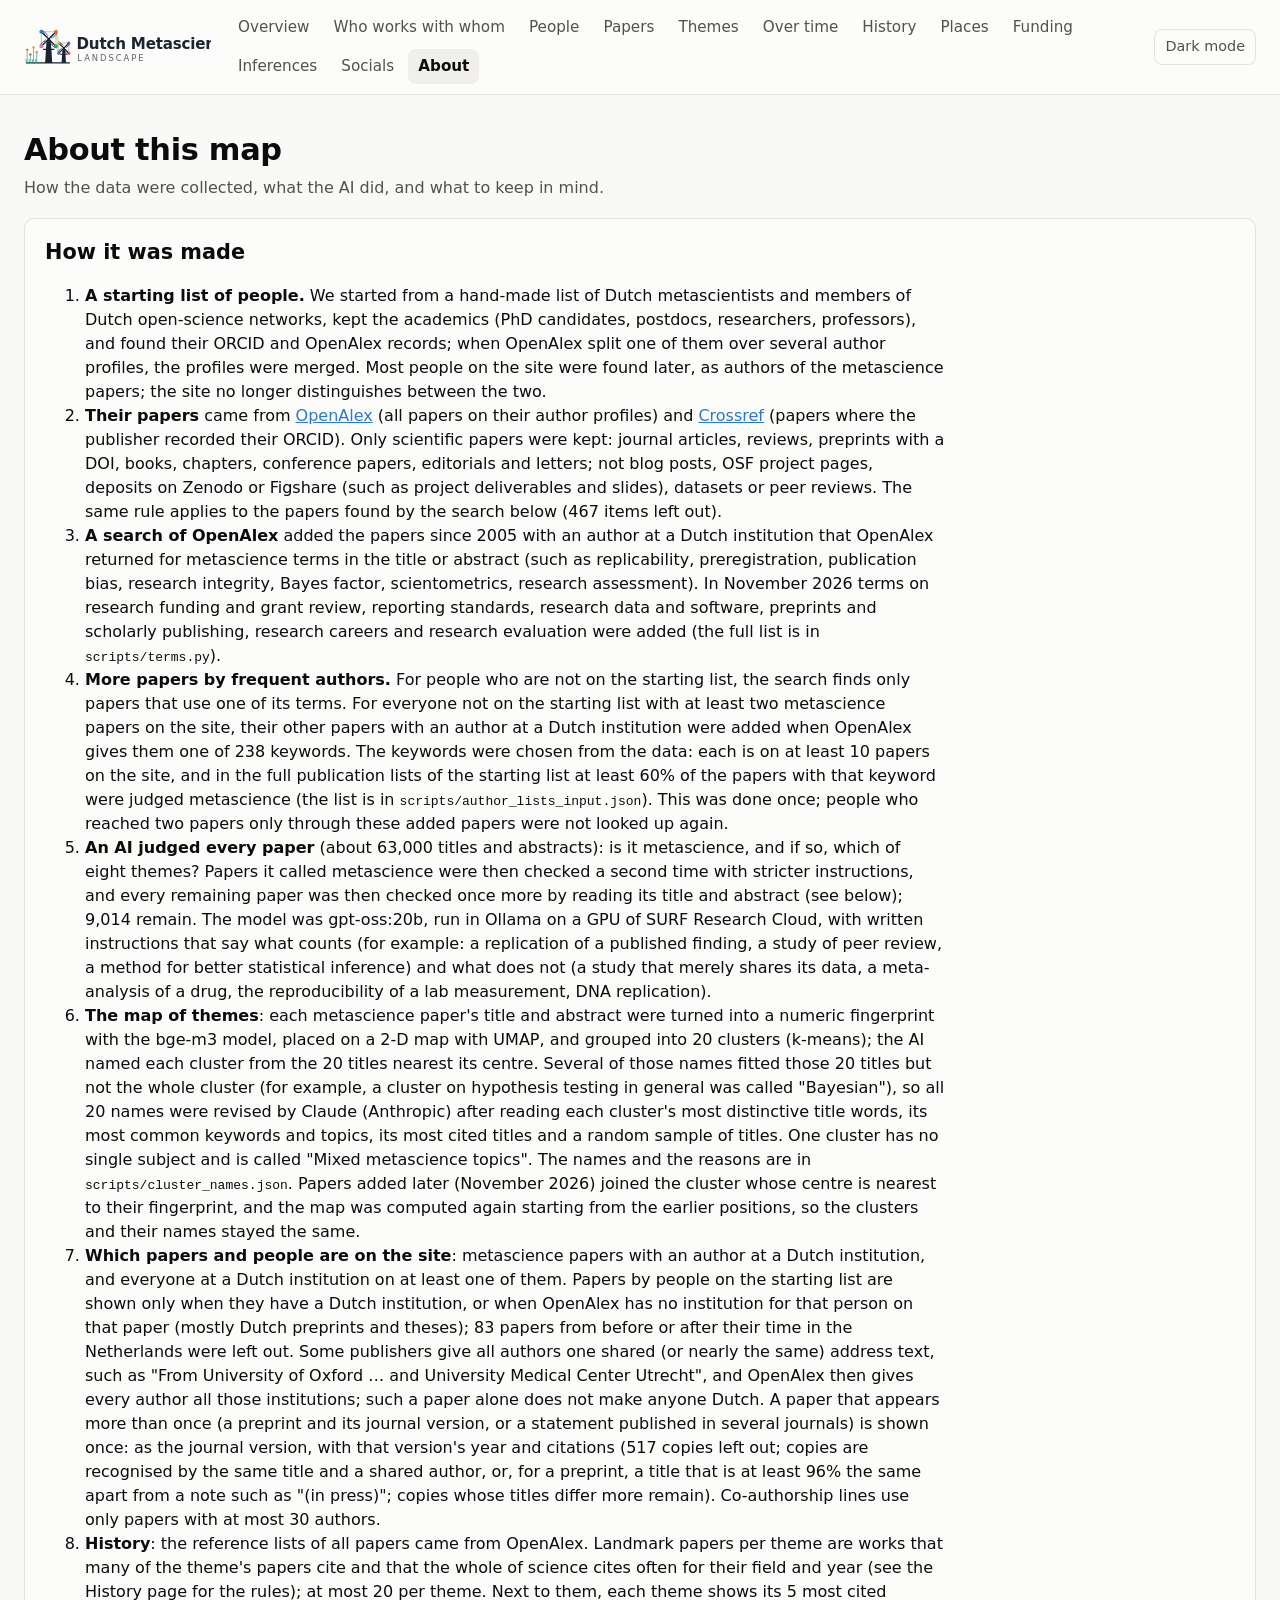
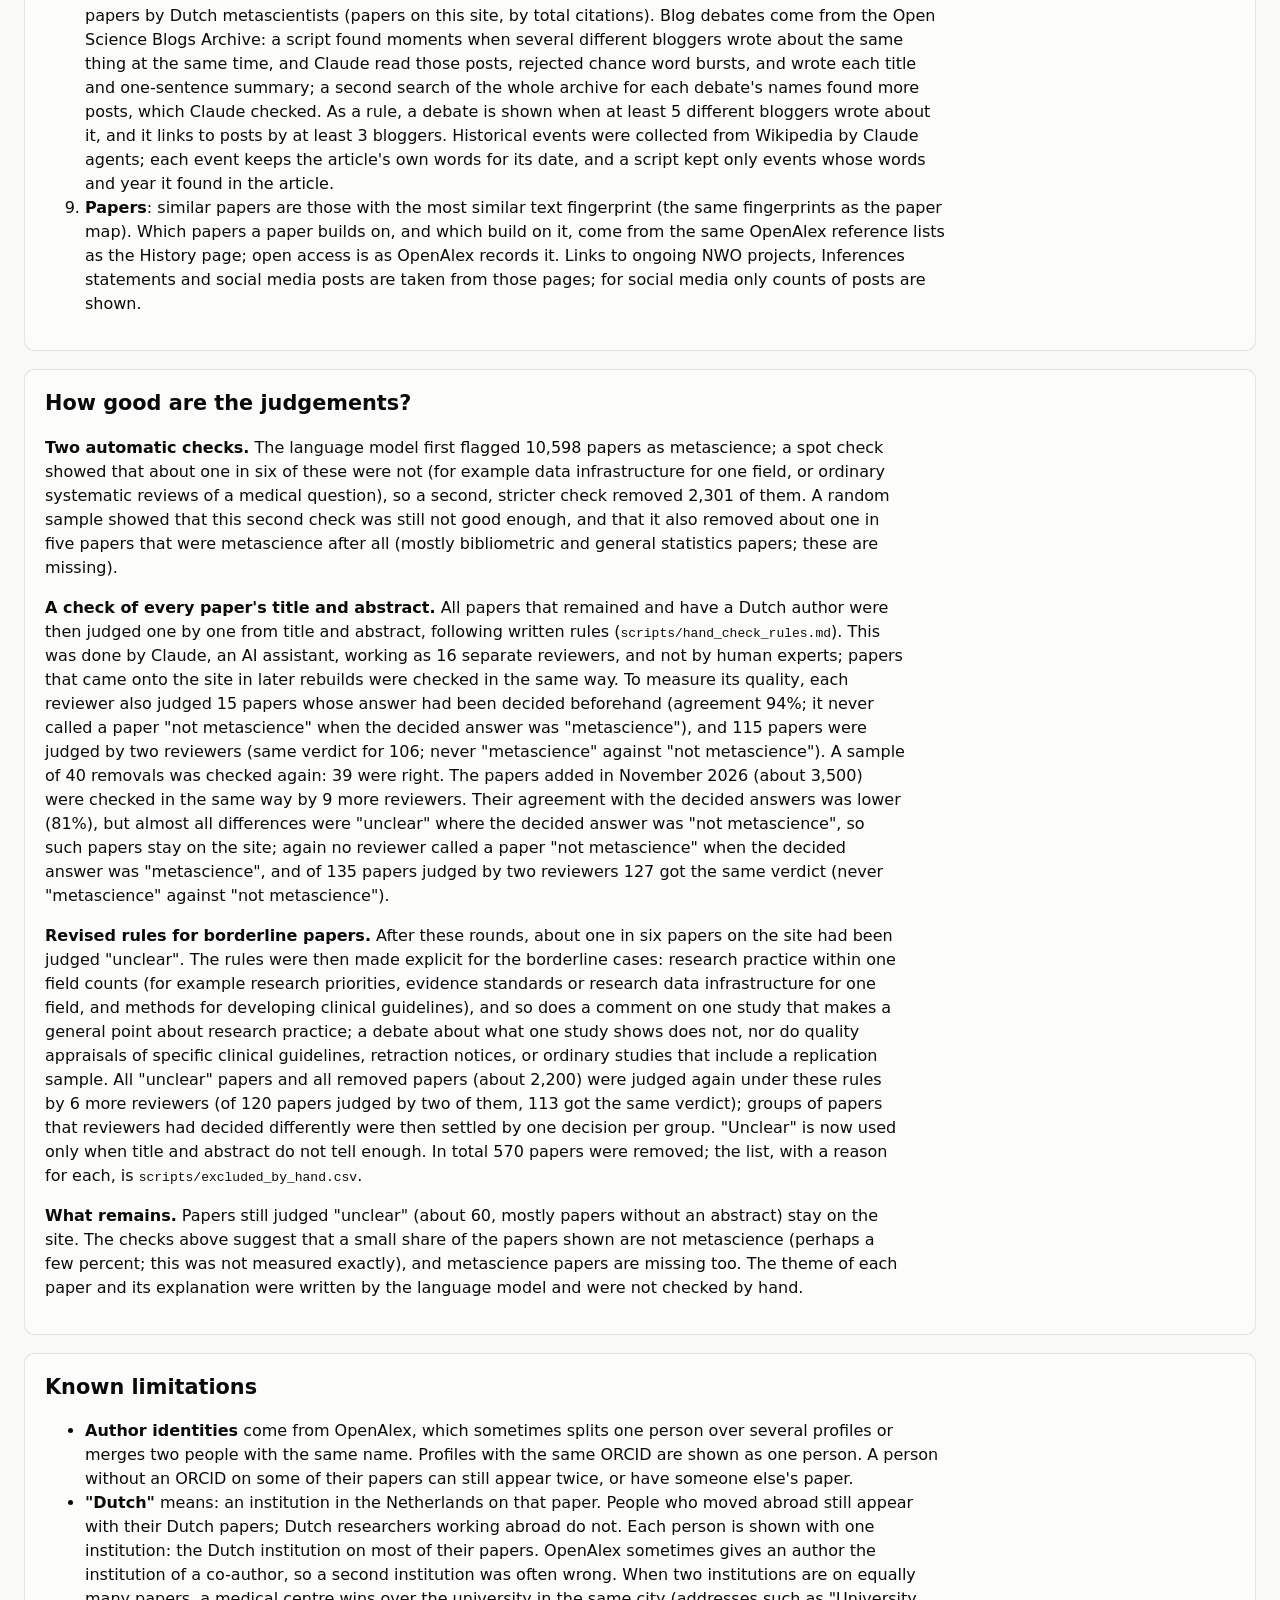
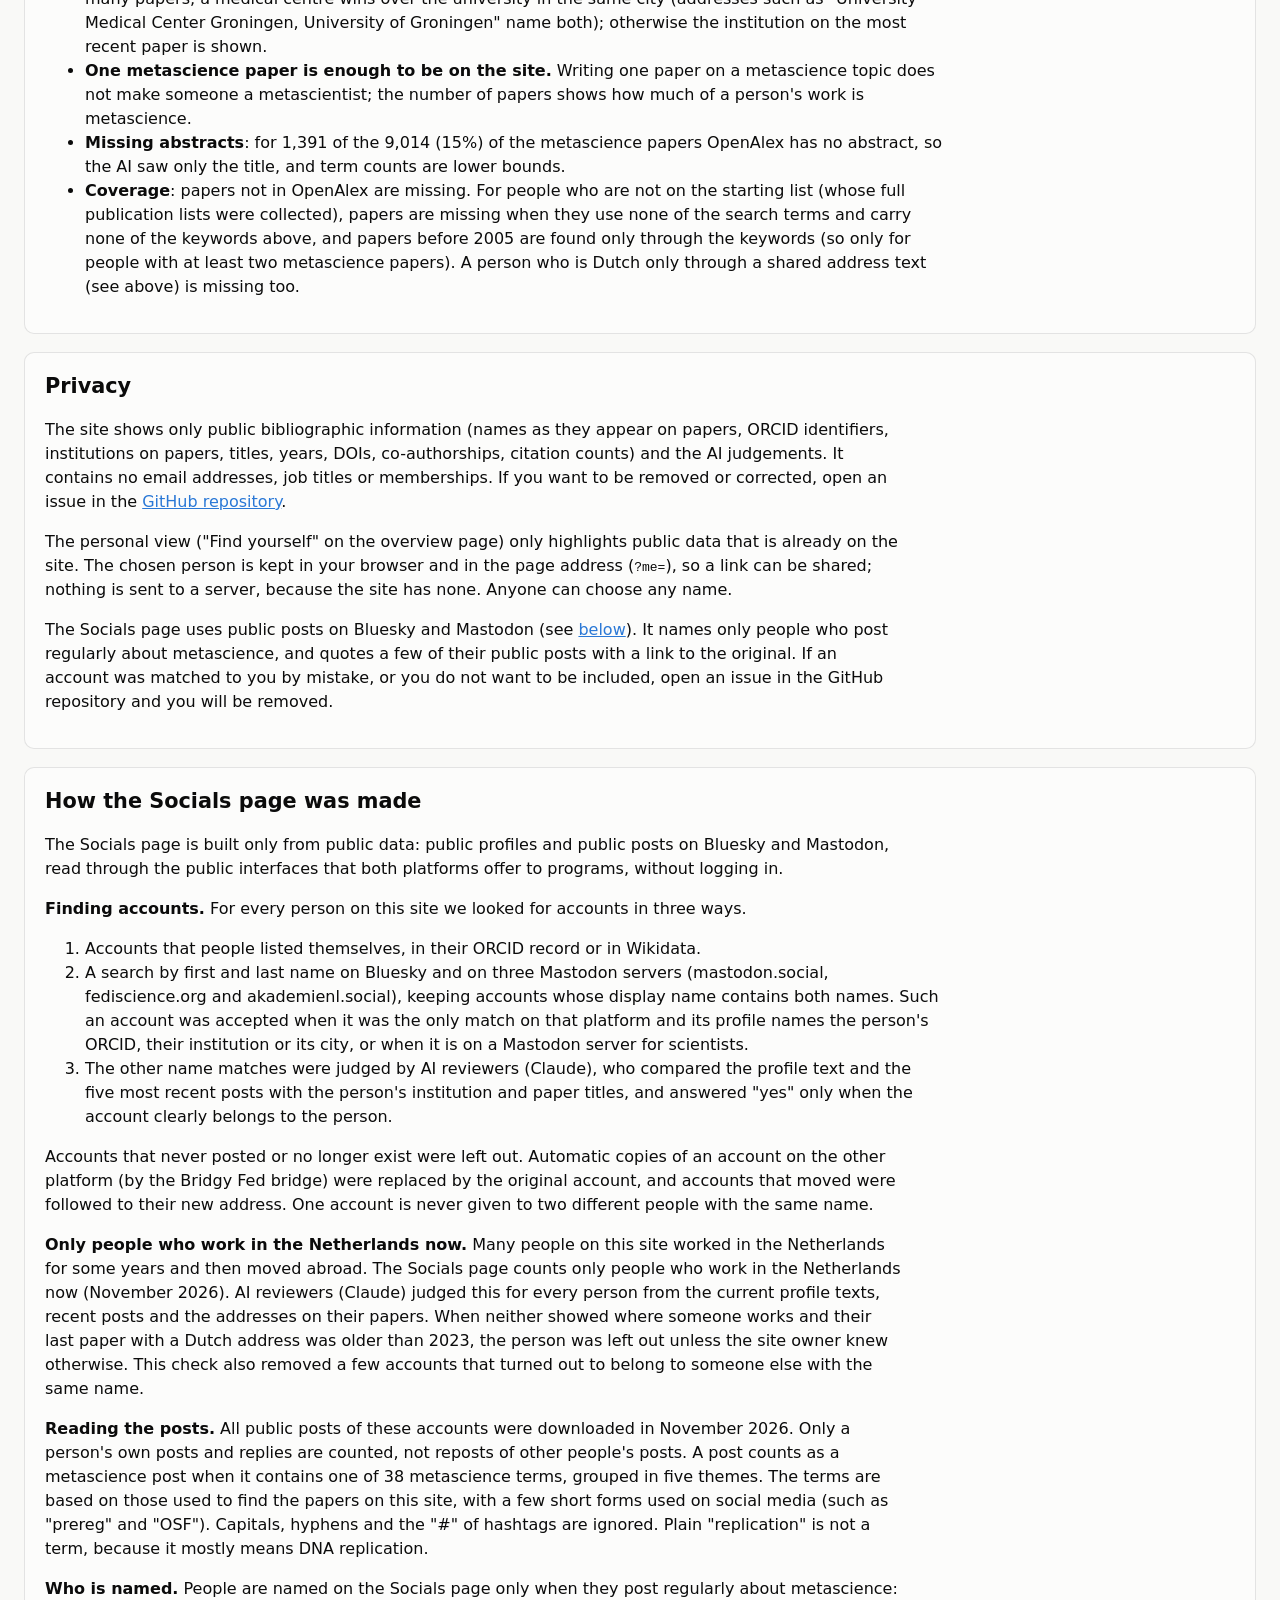
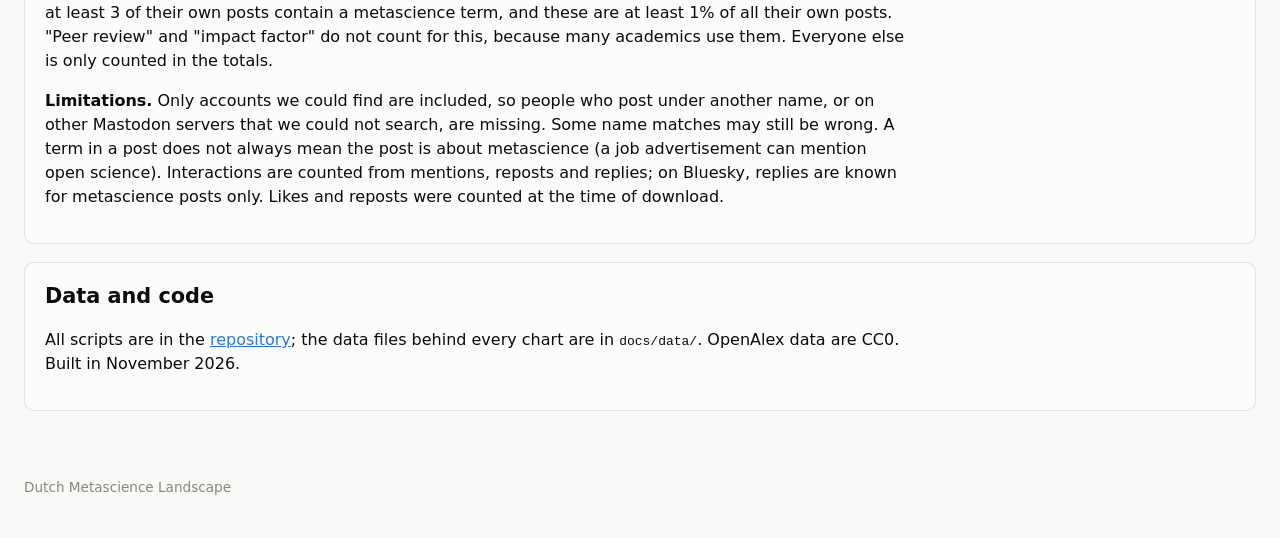
==== docs/about.html @ 90a8963d "Overview: purpose of the site for the 10 December symposium; more careful wording on every page - a " ====
<!doctype html>
<html lang="en">
<head>
<meta charset="utf-8">
<meta name="viewport" content="width=device-width, initial-scale=1">
<title>About This Map</title>
<meta name="description" content="How the Dutch Metascience Landscape was made, its limitations, and how to correct it.">
<link rel="stylesheet" href="assets/style.css">
<link rel="icon" href="assets/logo-mark.svg" type="image/svg+xml">
<script src="assets/common.js"></script>
<style> main section.card p, main section.card li { max-width: 860px; } </style>
</head>
<body>
<header class="site">
  <a class="brand" href="index.html" aria-label="Dutch Metascience Landscape, overview"><img class="logo-l" src="assets/logo-light.svg" alt="Dutch Metascience Landscape" width="157" height="40"><img class="logo-d" src="assets/logo-dark.svg" alt="" width="157" height="40"></a>
  <nav>
    <a href="index.html">Overview</a>
    <a href="network.html">Who works with whom</a>
    <a href="people.html">People</a>
    <a href="papers.html">Papers</a>
    <a href="themes.html">Themes</a>
    <a href="time.html">Over time</a>
    <a href="history.html">History</a>
    <a href="places.html">Places</a>
    <a href="funding.html">Funding</a>
    <a href="inferences.html">Inferences</a>
    <a href="socials.html">Socials</a>
    <a href="about.html" aria-current="page">About</a>
  </nav>
  <button id="theme-toggle" type="button">Dark mode</button>
</header>
<main>
  <h1>About this map</h1>
  <p class="lede">How the data were collected, what the AI did, and what to keep in mind.</p>

  <section class="card">
    <h2>How it was made</h2>
    <ol>
      <li><b>A starting list of people.</b> We started from a hand-made list of Dutch metascientists and members of
      Dutch open-science networks, kept the academics (PhD candidates, postdocs, researchers, professors), and found
      their ORCID and OpenAlex records; when OpenAlex split one of them over several author profiles, the profiles were
      merged. Most people on the site were found later, as authors of the metascience papers; the site no longer
      distinguishes between the two.</li>
      <li><b>Their papers</b> came from <a href="https://openalex.org">OpenAlex</a> (all papers on their author
      profiles) and <a href="https://www.crossref.org">Crossref</a> (papers where the publisher recorded their ORCID).
      Only scientific papers were kept: journal articles, reviews, preprints with a DOI, books, chapters, conference
      papers, editorials and letters; not blog posts, OSF project pages, deposits on Zenodo or Figshare (such as
      project deliverables and slides), datasets or peer reviews. The same rule applies to the papers found by the
      search below (<span id="nnotpaper">some</span> items left out).</li>
      <li><b>A search of OpenAlex</b> added the papers since 2005 with an author at a Dutch institution that OpenAlex
      returned for metascience terms in the title or abstract (such as replicability, preregistration, publication bias, research integrity,
      Bayes factor, scientometrics, research assessment). In November 2026 terms on research funding and grant review,
      reporting standards, research data and software, preprints and scholarly publishing, research careers and
      research evaluation were added (the full list is in <code>scripts/terms.py</code>).</li>
      <li><b>More papers by frequent authors.</b> For people who are not on the starting list, the search finds only
      papers that use one of its terms. For everyone not on the starting list with at least two metascience papers on
      the site, their other papers with an author at a Dutch institution were added when OpenAlex gives them one of
      238 keywords. The keywords were chosen from the data: each is on at least 10 papers on the site, and in the full
      publication lists of the starting list at least 60% of the papers with that keyword were judged metascience (the
      list is in <code>scripts/author_lists_input.json</code>). This was done once; people who reached two papers only
      through these added papers were not looked up again.</li>
      <li><b>An AI judged every paper</b> (about 63,000 titles and abstracts): is it metascience, and if so, which
      of eight themes? Papers it called metascience were then checked a second time with stricter instructions, and
      every remaining paper was then checked once more by reading its title and abstract (see below); <span id="npapers">about 6,300</span> remain. The model was gpt-oss:20b, run in Ollama on a GPU of SURF Research
      Cloud, with written instructions that say what counts (for example: a replication of a published finding, a
      study of peer review, a method for better statistical inference) and what does not (a study that merely shares its
      data, a meta-analysis of a drug, the reproducibility of a lab measurement, DNA replication).</li>
      <li><b>The map of themes</b>: each metascience paper's title and abstract were turned into a numeric fingerprint
      with the bge-m3 model, placed on a 2-D map with UMAP, and grouped into 20 clusters (k-means); the AI named each
      cluster from the 20 titles nearest its centre. Several of those names fitted those 20 titles but not the whole
      cluster (for example, a cluster on hypothesis testing in general was called "Bayesian"), so all 20 names were
      revised by Claude (Anthropic) after reading each cluster's most distinctive title words, its most common
      keywords and topics, its most cited titles and a random sample of titles. One cluster has no single subject and
      is called "Mixed metascience topics". The names and the reasons are in <code>scripts/cluster_names.json</code>.
      Papers added later (November 2026) joined the cluster whose centre is nearest to their fingerprint, and the map
      was computed again starting from the earlier positions, so the clusters and their names stayed the same.</li>
      <li><b>Which papers and people are on the site</b>: metascience papers with an author at a Dutch institution,
      and everyone at a Dutch institution on at least one of them. Papers by people on the starting list are shown
      only when they have a Dutch institution, or when OpenAlex has no institution for that person on that paper
      (mostly Dutch preprints and theses); <span id="nabroad">some</span> papers from before or after their time in
      the Netherlands were left out. Some publishers give all authors one shared (or nearly the same) address text, such as "From
      University of Oxford … and University Medical Center Utrecht", and OpenAlex then gives every author all those
      institutions; such a paper alone does not make anyone Dutch. A paper that appears more than once (a preprint and
      its journal version, or a statement published in several journals) is shown once: as the journal version, with
      that version's year and citations (<span id="ncopies">some</span> copies left out; copies are recognised by the
      same title and a shared author, or, for a preprint, a title that is at least 96% the same apart from a note such
      as "(in press)"; copies whose titles differ more remain). Co-authorship lines use only
      papers with at most 30 authors.</li>
      <li><b>History</b>: the reference lists of all papers came from OpenAlex. Landmark papers per theme are works
      that many of the theme's papers cite and that the whole of science cites often for their field and year (see the
      History page for the rules); at most 20 per theme. Next to them, each theme shows its 5 most cited papers by
      Dutch metascientists (papers on this site, by total citations). Blog debates come from the Open Science Blogs
      Archive: a script found moments when several different bloggers wrote about the same thing at the same time, and
      Claude read those posts, rejected chance word bursts, and wrote each title and one-sentence summary; a second
      search of the whole archive for each debate's names found more posts, which Claude checked. As a rule, a debate is
      shown when at least 5 different bloggers wrote about it, and it links to posts by at least 3 bloggers. Historical events were collected from Wikipedia by Claude agents; each event keeps
      the article's own words for its date, and a script kept only events whose words and year it found in the
      article.</li>
      <li><b>Papers</b>: similar papers are those with the most similar text fingerprint (the same fingerprints as the
      paper map). Which papers a paper builds on, and which build on it, come from the same OpenAlex reference lists as
      the History page; open access is as OpenAlex records it. Links to ongoing NWO projects, Inferences statements and
      social media posts are taken from those pages; for social media only counts of posts are shown.</li>
    </ol>
  </section>

  <section class="card">
    <h2>How good are the judgements?</h2>
    <p><b>Two automatic checks.</b> The language model first flagged 10,598 papers as metascience; a spot check
    showed that about one in six of these were not (for example data infrastructure for one field, or ordinary
    systematic reviews of a medical question), so a second, stricter check removed 2,301 of them. A random sample
    showed that this second check was still not good enough, and that it also removed about one in five papers
    that were metascience after all (mostly bibliometric and general statistics papers; these are missing).</p>
    <p><b>A check of every paper's title and abstract.</b> All papers that remained and have a Dutch author were then judged
    one by one from title and abstract, following written rules (<code>scripts/hand_check_rules.md</code>). This was
    done by Claude, an AI assistant, working as 16 separate reviewers, and not by human experts; papers that came onto
    the site in later rebuilds were checked in the same way. To measure its
    quality, each reviewer also judged 15 papers whose answer had been decided beforehand (agreement 94%; it never
    called a paper "not metascience" when the decided answer was "metascience"), and 115 papers were judged by two
    reviewers (same verdict for 106; never "metascience" against "not metascience"). A sample of 40 removals was
    checked again: 39 were right. The papers added in November 2026 (about 3,500) were checked in the same way by 9
    more reviewers. Their agreement with the decided answers was lower (81%), but almost all differences were
    "unclear" where the decided answer was "not metascience", so such papers stay on the site; again no reviewer
    called a paper "not metascience" when the decided answer was "metascience", and of 135 papers judged by two
    reviewers 127 got the same verdict (never "metascience" against "not metascience").</p>
    <p><b>Revised rules for borderline papers.</b> After these rounds, about one in six papers on the site had been
    judged "unclear". The rules were then made explicit for the borderline cases: research practice within one field
    counts (for example research priorities, evidence standards or research data infrastructure for one field, and
    methods for developing clinical guidelines), and so does a comment on one study that makes a general point about
    research practice; a debate about what one study shows does not, nor do quality appraisals of specific clinical
    guidelines, retraction notices, or ordinary studies that include a replication sample. All "unclear" papers and
    all removed papers (about 2,200) were judged again under these rules by 6 more reviewers (of 120 papers judged
    by two of them, 113 got the same verdict); groups of papers that reviewers had decided differently were then
    settled by one decision per group. "Unclear" is now used only when title and abstract do not tell enough. In
    total <span id="nexcl">571</span> papers were removed; the list, with a reason for each, is
    <code>scripts/excluded_by_hand.csv</code>.</p>
    <p><b>What remains.</b> Papers still judged "unclear" (about 60, mostly papers
    without an abstract) stay on the site. The checks above suggest that a small share of the papers shown are not metascience (perhaps a few percent; this
    was not measured exactly), and metascience papers are missing too. The theme of each paper and its explanation
    were written by the language model and were not checked by hand.</p>
  </section>

  <section class="card">
    <h2>Known limitations</h2>
    <ul>
      <li><b>Author identities</b> come from OpenAlex, which sometimes splits one person over several profiles or merges
      two people with the same name. Profiles with the same ORCID are shown as one person. A person without an ORCID on
      some of their papers can still appear twice, or have someone else's paper.</li>
      <li><b>"Dutch"</b> means: an institution in the Netherlands on that paper. People who moved abroad still appear
      with their Dutch papers; Dutch researchers working abroad do not. Each person is shown with one institution: the
      Dutch institution on most of their papers. OpenAlex sometimes gives an author the institution of a co-author, so
      a second institution was often wrong. When two institutions are on equally many papers, a medical centre wins
      over the university in the same city (addresses such as "University Medical Center Groningen, University of
      Groningen" name both); otherwise the institution on the most recent paper is shown.</li>
      <li><b>One metascience paper is enough to be on the site.</b> Writing one paper on a metascience topic does not
      make someone a metascientist; the number of papers shows how much of a person's work is metascience.</li>
      <li><b>Missing abstracts</b>: for <span id="noabs">some</span> of the metascience papers OpenAlex has no abstract,
      so the AI saw only the title, and term counts are lower bounds.</li>
      <li><b>Coverage</b>: papers not in OpenAlex are missing. For people who are not on the starting list (whose full publication lists were collected), papers are missing when they use none of the search terms and carry none of the keywords above, and papers before 2005 are found only through the keywords (so only for people with at least two metascience papers). A person who is Dutch only through a shared address text (see above) is missing too.</li>
    </ul>
  </section>

  <section class="card">
    <h2>Privacy</h2>
    <p>The site shows only public bibliographic information (names as they appear on papers, ORCID identifiers,
    institutions on papers, titles, years, DOIs, co-authorships, citation counts) and the AI judgements. It contains no
    email addresses, job titles or memberships. If you want to be removed or corrected, open an issue in the
    <a href="https://github.com/Lakens/dutch-metascience-landscape/issues">GitHub repository</a>.</p>
    <p>The personal view ("Find yourself" on the overview page) only highlights public data that is already on the
    site. The chosen person is kept in your browser and in the page address (<code>?me=</code>), so a link can be
    shared; nothing is sent to a server, because the site has none. Anyone can choose any name.</p>
    <p>The Socials page uses public posts on Bluesky and Mastodon (see <a href="#socials">below</a>). It names only
    people who post regularly about metascience, and quotes a few of their public posts with a link to the original. If
    an account was matched to you by mistake, or you do not want to be included, open an issue in the GitHub repository
    and you will be removed.</p>
  </section>

  <section class="card" id="socials">
    <h2>How the Socials page was made</h2>
    <p>The Socials page is built only from public data: public profiles and public posts on Bluesky and Mastodon,
    read through the public interfaces that both platforms offer to programs, without logging in.</p>
    <p><b>Finding accounts.</b> For every person on this site we looked for accounts in three ways.</p>
    <ol>
      <li>Accounts that people listed themselves, in their ORCID record or in Wikidata.</li>
      <li>A search by first and last name on Bluesky and on three Mastodon servers (mastodon.social, fediscience.org and
      akademienl.social), keeping accounts whose display name contains both names. Such an account was accepted when it
      was the only match on that platform and its profile names the person's ORCID, their institution or its city, or
      when it is on a Mastodon server for scientists.</li>
      <li>The other name matches were judged by AI reviewers (Claude), who compared the profile text and the five most
      recent posts with the person's institution and paper titles, and answered "yes" only when the account clearly
      belongs to the person.</li>
    </ol>
    <p>Accounts that never posted or no longer exist were left out. Automatic copies of an account on the other
    platform (by the Bridgy Fed bridge) were replaced by the original account, and accounts that moved were followed to
    their new address. One account is never given to two different people with the same name.</p>
    <p><b>Only people who work in the Netherlands now.</b> Many people on this site worked in the Netherlands for some
    years and then moved abroad. The Socials page counts only people who work in the Netherlands now (November 2026).
    AI reviewers (Claude) judged this for every person from the current profile texts, recent posts and the addresses on
    their papers. When neither showed where someone works and their last paper with a Dutch address was older than
    2023, the person was left out unless the site owner knew otherwise. This check also removed a few accounts that
    turned out to belong to someone else with the same name.</p>
    <p><b>Reading the posts.</b> All public posts of these accounts were downloaded in November 2026. Only a person's
    own posts and replies are counted, not reposts of other people's posts. A post counts as a metascience post when it
    contains one of 38 metascience terms, grouped in five themes. The terms are based on those used to find the
    papers on this site, with a few short forms used on social media (such as "prereg" and "OSF"). Capitals, hyphens and
    the "#" of hashtags are ignored. Plain "replication" is not a term, because it mostly means DNA replication.</p>
    <p><b>Who is named.</b> People are named on the Socials page only when they post regularly about metascience: at
    least 3 of their own posts contain a metascience term, and these are at least 1% of all their own posts. "Peer
    review" and "impact factor" do not count for this, because many academics use them. Everyone else is only
    counted in the totals.</p>
    <p><b>Limitations.</b> Only accounts we could find are included, so people who post under another name, or on
    other Mastodon servers that we could not search, are missing. Some name matches may still be wrong. A term in a post
    does not always mean the post is about metascience (a job advertisement can mention open science). Interactions are
    counted from mentions, reposts and replies; on Bluesky, replies are known for metascience posts only. Likes and
    reposts were counted at the time of download.</p>
  </section>

  <section class="card">
    <h2>Data and code</h2>
    <p>All scripts are in the <a href="https://github.com/Lakens/dutch-metascience-landscape">repository</a>; the
    data files behind every chart are in <code>docs/data/</code>. OpenAlex data are CC0. Built in <span id="built"></span>.</p>
  </section>
</main>
<footer>Dutch Metascience Landscape</footer>
<script>
load("meta").then((m) => {
  document.getElementById("built").textContent = m.built || "November 2026";
  if (m.n_papers) document.getElementById("npapers").textContent = fmt(m.n_papers);
  if (m.n_excluded_by_hand != null) document.getElementById("nexcl").textContent = fmt(m.n_excluded_by_hand);
  if (m.n_abroad != null) document.getElementById("nabroad").textContent = fmt(m.n_abroad);
  if (m.n_not_paper != null) document.getElementById("nnotpaper").textContent = fmt(m.n_not_paper);
  if (m.n_copies != null) document.getElementById("ncopies").textContent = fmt(m.n_copies);
  if (m.n_no_abstract != null) document.getElementById("noabs").textContent =
    `${fmt(m.n_no_abstract)} of the ${fmt(m.n_papers)} (${Math.round(100 * m.n_no_abstract / m.n_papers)}%)`;
}).catch(() => {});
</script>
</body>
</html>
---- docs/assets/style.css ----
:root {
  color-scheme: light;
  --page: #f9f9f7;
  --surface-1: #fcfcfb;
  --surface-2: #f0efec;
  --text-primary: #0b0b0b;
  --text-secondary: #52514e;
  --text-muted: #898781;
  --grid: #e1e0d9;
  --axis: #c3c2b7;
  --border: rgba(11, 11, 11, 0.10);
  --accent: #2a78d6;
  --series-1: #2a78d6; --series-2: #eb6834; --series-3: #1baf7a; --series-4: #eda100;
  --series-5: #e87ba4; --series-6: #008300; --series-7: #6250d6; --series-8: #e34948;
  --other: #b9b8b0;
  --seq-0: #f0efec; --seq-1: #cde2fb; --seq-2: #86b6ef; --seq-3: #3987e5; --seq-4: #1c5cab; --seq-5: #0d366b;
  --radius: 10px;
  font-family: system-ui, -apple-system, "Segoe UI", sans-serif;
}
@media (prefers-color-scheme: dark) {
  :root:where(:not([data-theme="light"])) {
    color-scheme: dark;
    --page: #0d0d0d; --surface-1: #1a1a19; --surface-2: #232321;
    --text-primary: #f0efec; --text-secondary: #c3c2b7; --text-muted: #898781;
    --grid: #2c2c2a; --axis: #383835; --border: rgba(255, 255, 255, 0.10); --accent: #3987e5;
    --series-1: #3987e5; --series-2: #d95926; --series-3: #199e70; --series-4: #c98500;
    --series-5: #d55181; --series-6: #0ca30c; --series-7: #9085e9; --series-8: #e66767;
    --other: #4a4a46;
    --seq-0: #232321; --seq-1: #104281; --seq-2: #1c5cab; --seq-3: #2a78d6; --seq-4: #6da7ec; --seq-5: #cde2fb;
  }
}
:root[data-theme="dark"] {
  color-scheme: dark;
  --page: #0d0d0d; --surface-1: #1a1a19; --surface-2: #232321;
  --text-primary: #f0efec; --text-secondary: #c3c2b7; --text-muted: #898781;
  --grid: #2c2c2a; --axis: #383835; --border: rgba(255, 255, 255, 0.10); --accent: #3987e5;
  --series-1: #3987e5; --series-2: #d95926; --series-3: #199e70; --series-4: #c98500;
  --series-5: #d55181; --series-6: #0ca30c; --series-7: #9085e9; --series-8: #e66767;
  --other: #4a4a46;
  --seq-0: #232321; --seq-1: #104281; --seq-2: #1c5cab; --seq-3: #2a78d6; --seq-4: #6da7ec; --seq-5: #cde2fb;
}

* { box-sizing: border-box; }
html, body { margin: 0; }
body { background: var(--page); color: var(--text-primary); line-height: 1.5; overflow-x: hidden; }
a { color: var(--accent); }
header.site {
  position: sticky; top: 0; z-index: 20; background: var(--surface-1); border-bottom: 1px solid var(--border);
  display: flex; align-items: center; gap: 16px; padding: 10px 24px; flex-wrap: wrap;
}
header.site .brand { font-weight: 700; color: var(--text-primary); text-decoration: none; white-space: nowrap; display: flex; align-items: center; }
/* the logo: a version with dark lines for light pages and one with light lines for dark pages (the site's own switch
   decides, which an SVG shown as an image cannot follow by itself) */
header.site .brand img { height: 48px; width: auto; max-width: 100%; display: block; object-fit: contain; object-position: left center; }
@media (max-width: 640px) { header.site .brand img { height: 40px; } }
header.site .brand .logo-d { display: none; }
@media (prefers-color-scheme: dark) {
  :root:where(:not([data-theme="light"])) header.site .brand .logo-l { display: none; }
  :root:where(:not([data-theme="light"])) header.site .brand .logo-d { display: block; }
}
:root[data-theme="dark"] header.site .brand .logo-l { display: none; }
:root[data-theme="dark"] header.site .brand .logo-d { display: block; }
header.site nav { display: flex; gap: 4px; flex-wrap: wrap; flex: 1; }
header.site nav a {
  color: var(--text-secondary); text-decoration: none; padding: 6px 10px; border-radius: 8px; font-size: 0.95rem;
}
header.site nav a:hover { background: var(--surface-2); color: var(--text-primary); }
header.site nav a[aria-current="page"] { background: var(--surface-2); color: var(--text-primary); font-weight: 600; }
#theme-toggle {
  border: 1px solid var(--border); background: var(--surface-1); color: var(--text-secondary);
  border-radius: 8px; padding: 6px 10px; cursor: pointer; font: inherit; font-size: 0.9rem;
}
main { max-width: 1280px; margin: 0 auto; padding: 24px; }
h1 { font-size: 1.9rem; margin: 8px 0 4px; letter-spacing: -0.01em; }
h2 { font-size: 1.3rem; margin: 0 0 4px; }
h3 { font-size: 1.05rem; margin: 0 0 6px; }
p.lede { color: var(--text-secondary); max-width: 820px; margin-top: 4px; }
.muted { color: var(--text-muted); }
.small { font-size: 0.875rem; }
.card {
  background: var(--surface-1); border: 1px solid var(--border); border-radius: var(--radius);
  padding: 18px 20px; margin: 18px 0;
}
.card .sub { color: var(--text-secondary); margin: 0 0 12px; font-size: 0.95rem; max-width: 900px; }
.grid { display: grid; gap: 18px; }
.grid.two { grid-template-columns: repeat(auto-fit, minmax(420px, 1fr)); }
.grid.tiles { grid-template-columns: repeat(auto-fit, minmax(150px, 1fr)); gap: 12px; margin: 18px 0; }
.tile { background: var(--surface-1); border: 1px solid var(--border); border-radius: var(--radius); padding: 14px 16px; }
.tile .v { font-size: 1.9rem; font-weight: 700; line-height: 1.1; }
.tile .l { color: var(--text-secondary); font-size: 0.9rem; }
.controls { display: flex; gap: 14px; align-items: center; flex-wrap: wrap; margin-bottom: 12px; font-size: 0.92rem; }
.controls label { color: var(--text-secondary); display: flex; gap: 6px; align-items: center; }
input[type="search"], input[type="text"], select {
  font: inherit; font-size: 0.92rem; padding: 6px 10px; border-radius: 8px; border: 1px solid var(--border);
  background: var(--surface-1); color: var(--text-primary); min-width: 0;
}
input[type="search"] { width: 260px; max-width: 100%; }
.seg { display: inline-flex; border: 1px solid var(--border); border-radius: 8px; overflow: hidden; }
.seg button {
  font: inherit; font-size: 0.88rem; border: 0; background: var(--surface-1); color: var(--text-secondary);
  padding: 6px 12px; cursor: pointer;
}
.seg button[aria-pressed="true"] { background: var(--surface-2); color: var(--text-primary); font-weight: 600; }
.chart { width: 100%; min-height: 380px; }
.chart.tall { min-height: 620px; }
.legend { display: flex; flex-wrap: wrap; gap: 6px 14px; font-size: 0.85rem; color: var(--text-secondary); margin: 8px 0; }
.legend .item { display: inline-flex; align-items: center; gap: 6px; cursor: pointer; user-select: none; }
.legend .item.off { opacity: 0.35; }
.swatch { width: 12px; height: 12px; border-radius: 3px; display: inline-block; flex: none; }
.badge {
  display: inline-block; font-size: 0.75rem; padding: 1px 8px; border-radius: 999px;
  background: var(--surface-2); color: var(--text-secondary); border: 1px solid var(--border);
}
.badge.listed { color: var(--series-1); border-color: var(--series-1); }
.ai-note { font-size: 0.78rem; color: var(--text-muted); font-style: italic; }
.split { display: grid; grid-template-columns: minmax(0, 1fr) 360px; gap: 18px; }
@media (max-width: 960px) { .split { grid-template-columns: 1fr; } .grid.two { grid-template-columns: 1fr; } }
.panel { max-height: 680px; overflow: auto; }
.panel ul { padding-left: 18px; margin: 6px 0; }
.panel li { margin: 3px 0; font-size: 0.9rem; }
canvas.net { width: 100%; height: 680px; display: block; border-radius: 8px; background: var(--surface-1); cursor: grab; }
.tip {
  position: fixed; pointer-events: none; z-index: 50; background: var(--surface-1); color: var(--text-primary);
  border: 1px solid var(--border); border-radius: 8px; padding: 8px 10px; font-size: 0.85rem; max-width: 340px;
  box-shadow: 0 4px 16px rgba(0, 0, 0, 0.12); display: none;
}
table.data { width: 100%; border-collapse: collapse; font-size: 0.88rem; }
table.data th, table.data td { text-align: left; padding: 6px 8px; border-bottom: 1px solid var(--border); vertical-align: top; }
table.data th { color: var(--text-secondary); font-weight: 600; position: sticky; top: 0; background: var(--surface-1); }
table.data td.num { text-align: right; font-variant-numeric: tabular-nums; }
.tablewrap { max-height: 420px; overflow: auto; }
details summary { cursor: pointer; color: var(--text-secondary); font-size: 0.9rem; }
.cards { display: grid; grid-template-columns: repeat(auto-fill, minmax(260px, 1fr)); gap: 12px; }
.cards .c { border: 1px solid var(--border); border-radius: 8px; padding: 12px; background: var(--surface-1); cursor: pointer; }
.cards .c:hover, .cards .c.on { border-color: var(--accent); }
.cards .c h3 { font-size: 0.98rem; }
.cards .c p { margin: 0; font-size: 0.85rem; color: var(--text-secondary); }
footer { max-width: 1280px; margin: 24px auto 40px; padding: 0 24px; color: var(--text-muted); font-size: 0.85rem; }
.loading { color: var(--text-muted); padding: 40px 0; text-align: center; }
@media (max-width: 600px) {
  main { padding: 16px; }
  header.site { padding: 10px 16px; }
  canvas.net { height: 480px; }
  .chart.tall { min-height: 460px; }
}

/* dropdowns never wider than the screen (long cluster names) */
select { max-width: 100%; }
label { max-width: 100%; }

/* small button on top of a chart (e.g. "Reset view") */
.overlay-btn { position: absolute; top: 16px; right: 16px; font: inherit; font-size: 0.85rem; padding: 4px 10px; border-radius: 6px;
  border: 1px solid var(--axis); background: var(--surface-1); color: var(--text-primary); cursor: pointer; }
.overlay-btn:hover { background: var(--surface-2); }

/* landmark papers per cluster (Over time page): reading cards, not clickable as a whole */
.cards.landmarks .c { cursor: default; }
.cards.landmarks ol { margin: 8px 0 0; padding-left: 18px; font-size: 0.86rem; }
.cards.landmarks li { margin-bottom: 8px; }
.cards.landmarks li .small { display: block; margin-top: 2px; }

/* phone menu: one slim header row; the page links fold out below it */
.menu-toggle { display: none; border: 1px solid var(--border); background: var(--surface-1); color: var(--text-primary);
  border-radius: 8px; padding: 6px 12px; font: inherit; font-size: 0.9rem; cursor: pointer; }
@media (max-width: 760px) {
  header.site { gap: 8px; padding: 8px 16px; }
  header.site .brand { flex: 1; min-width: 0; overflow: hidden; text-overflow: ellipsis; }
  .menu-toggle { display: inline-block; }
  header.site nav { display: none; order: 10; flex: 0 0 100%; flex-direction: column; gap: 2px; padding: 4px 0 6px; }
  header.site.open nav { display: flex; }
  header.site nav a { padding: 12px 10px; font-size: 1rem; }
}

/* ---- name search suggestions ---- */
.ns-wrap { position: relative; display: inline-block; max-width: 100%; }
.ns-list { position: absolute; z-index: 40; left: 0; top: calc(100% + 4px); min-width: 100%; width: max-content;
  max-width: min(420px, 92vw); max-height: 340px; overflow: auto; margin: 0; padding: 4px 0; list-style: none;
  background: var(--surface-1); border: 1px solid var(--border); border-radius: 8px;
  box-shadow: 0 6px 20px rgba(0, 0, 0, 0.14); display: none; }
.ns-list li { padding: 7px 12px; cursor: pointer; font-size: 0.9rem; line-height: 1.3; }
.ns-list li:hover, .ns-list li[aria-selected="true"] { background: var(--surface-2); }
.ns-list .ns-s { display: block; color: var(--text-muted); font-size: 0.8rem; }
.ns-list .ns-n { color: var(--text-primary); }
.ns-list li.ns-none { color: var(--text-muted); cursor: default; }

/* ---- personal view bar ---- */
.me-bar { display: flex; flex-wrap: wrap; align-items: center; gap: 8px 16px; padding: 8px 24px; font-size: 0.9rem;
  background: var(--surface-2); border-bottom: 1px solid var(--border); color: var(--text-secondary); }
.me-bar .seg button { padding: 4px 10px; font-size: 0.84rem; }
.me-bar .me-actions { margin-left: auto; }
@media (max-width: 760px) { .me-bar { padding: 8px 16px; } .me-bar .me-actions { margin-left: 0; } }
.me-mark { outline: 2px solid var(--series-2); outline-offset: 1px; }
.you { display: inline-block; font-size: 0.66rem; font-weight: 700; padding: 0 5px; border-radius: 4px; margin-left: 4px;
  background: var(--text-primary); color: var(--page); vertical-align: 1px; }
table.data tr.me-row td { background: var(--surface-2); font-weight: 600; }
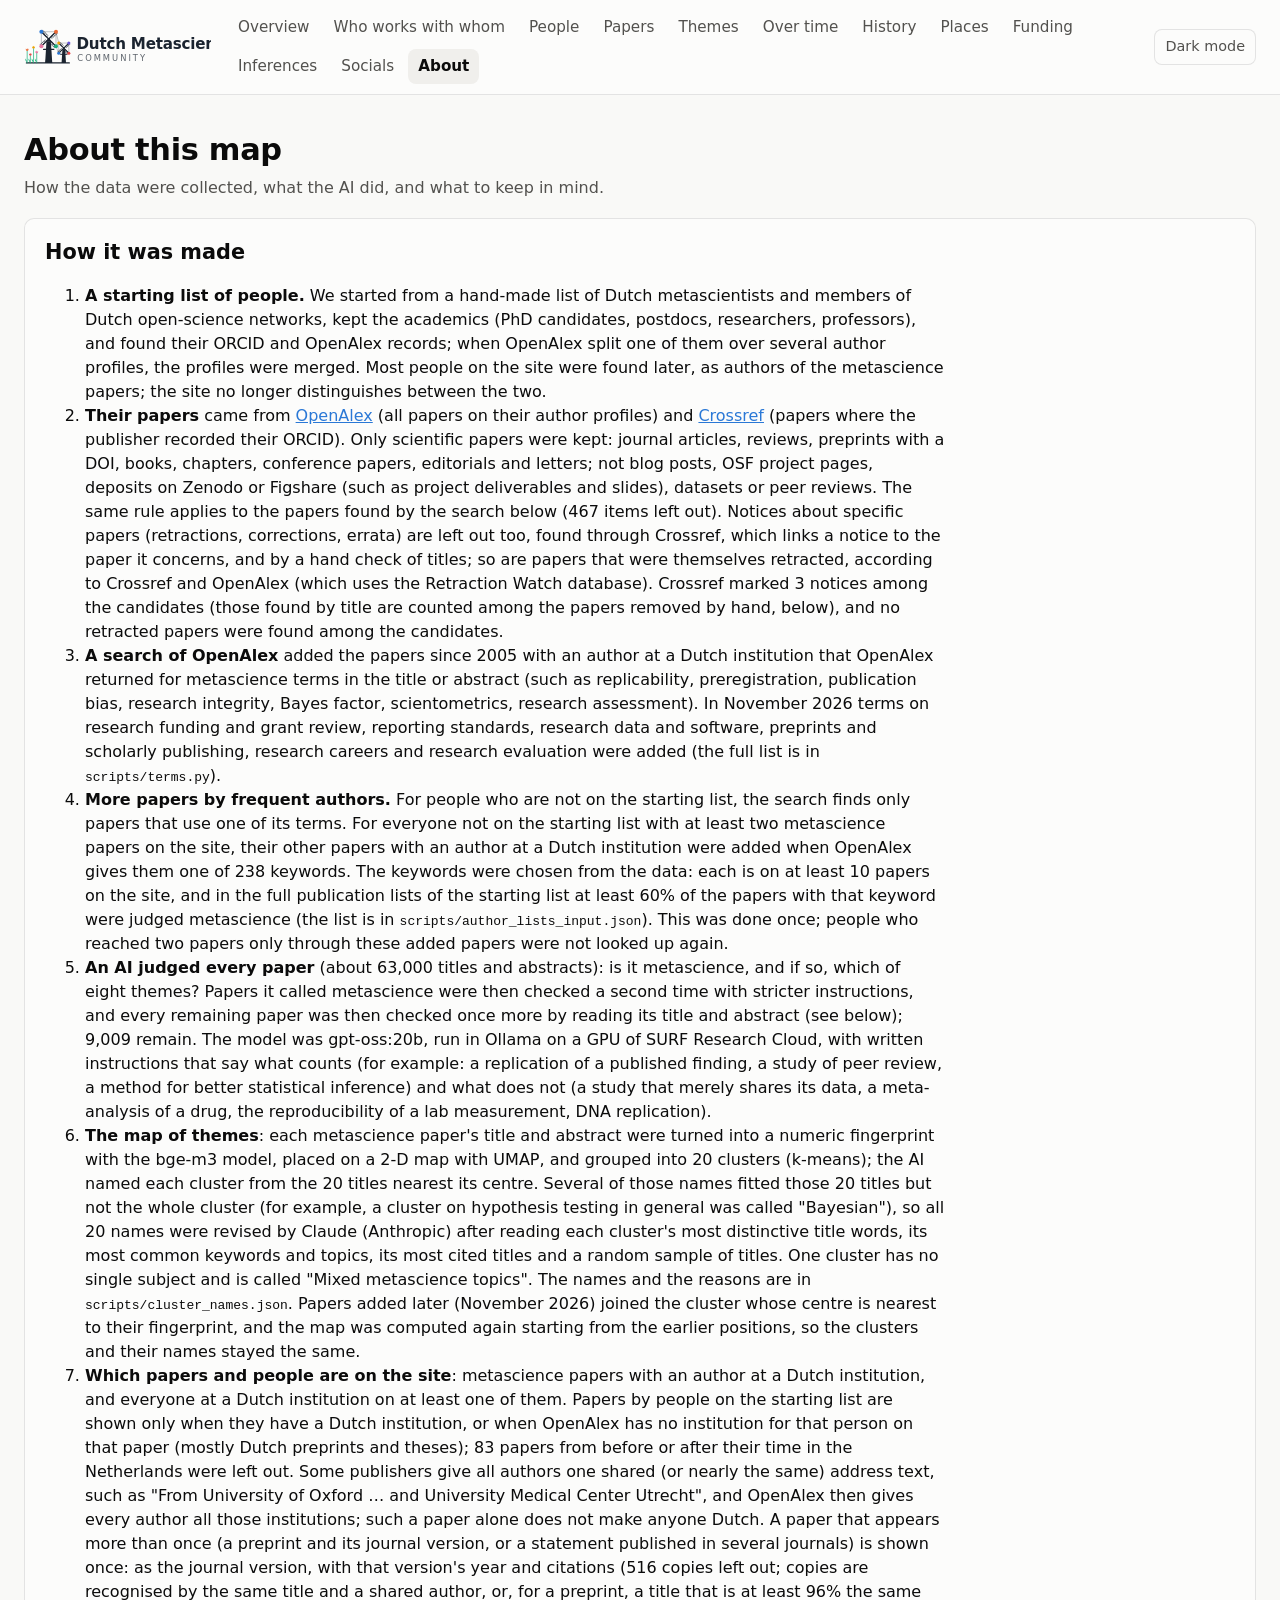
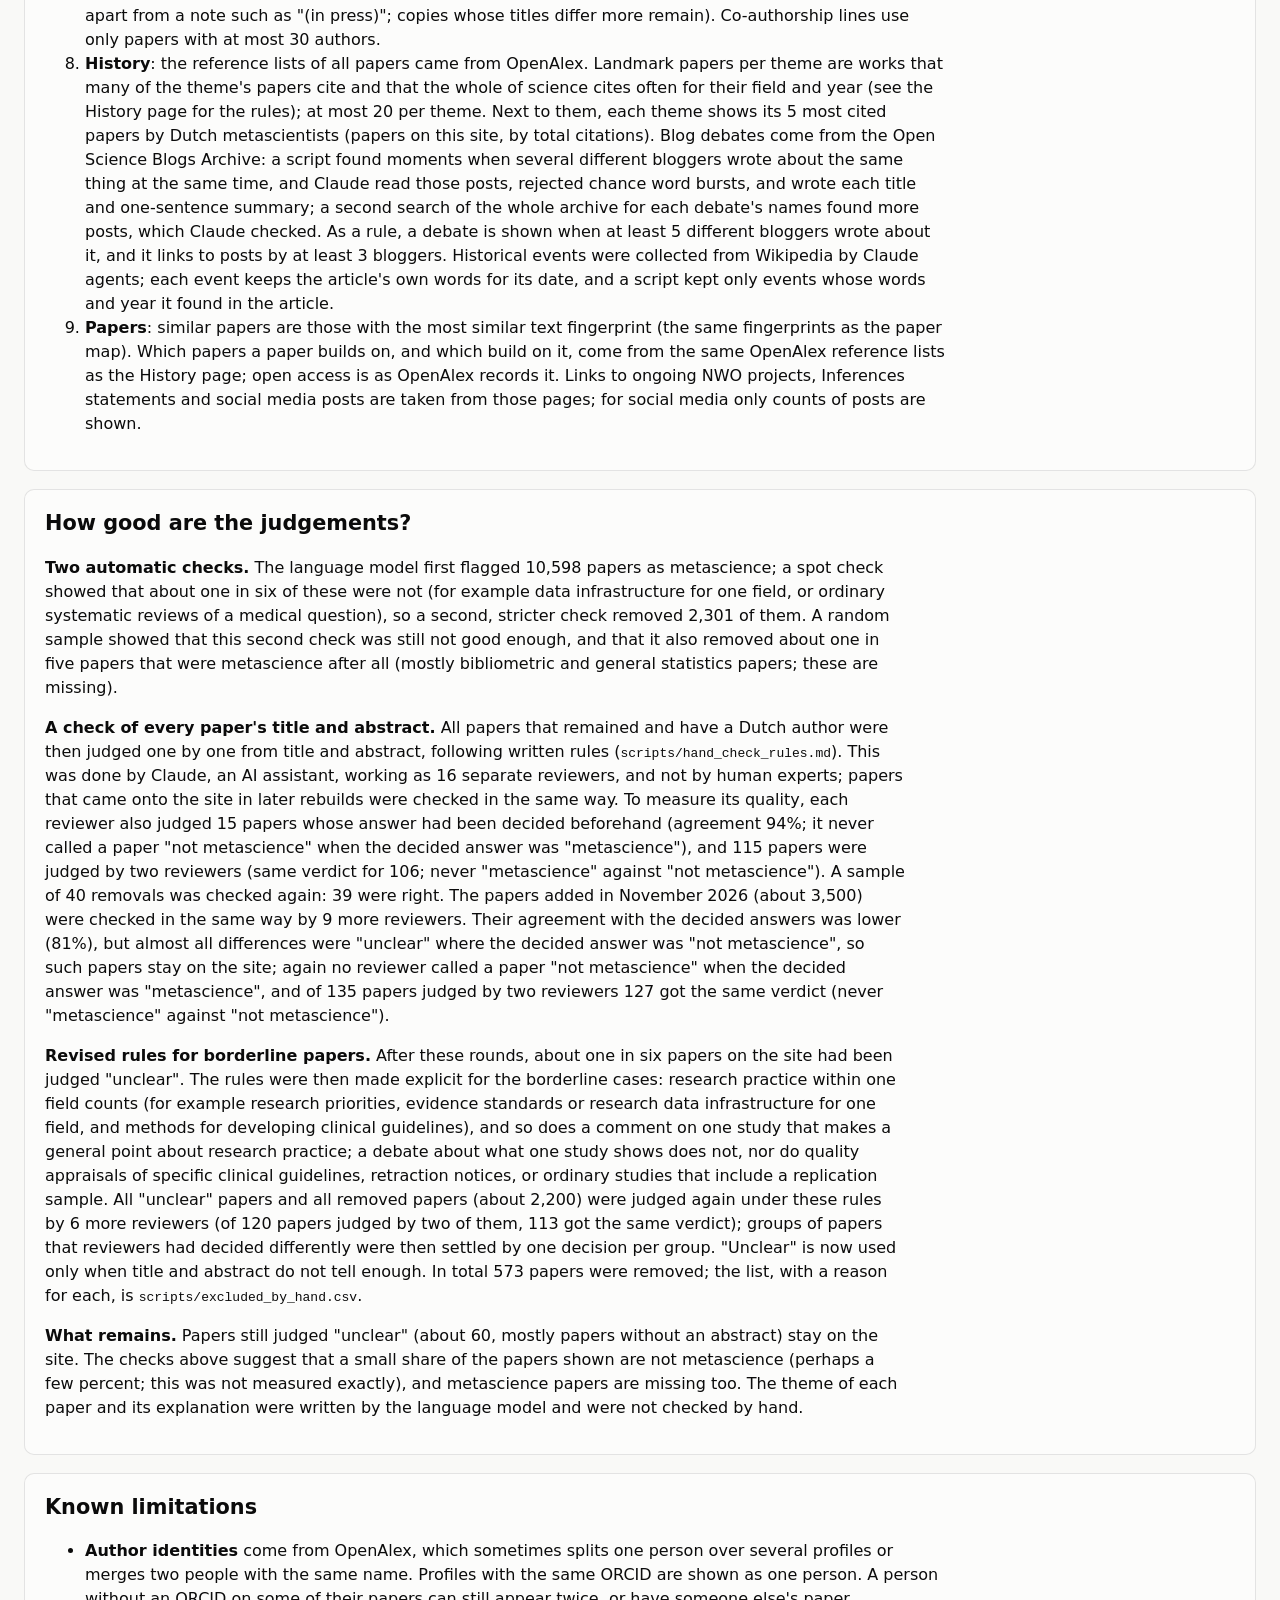
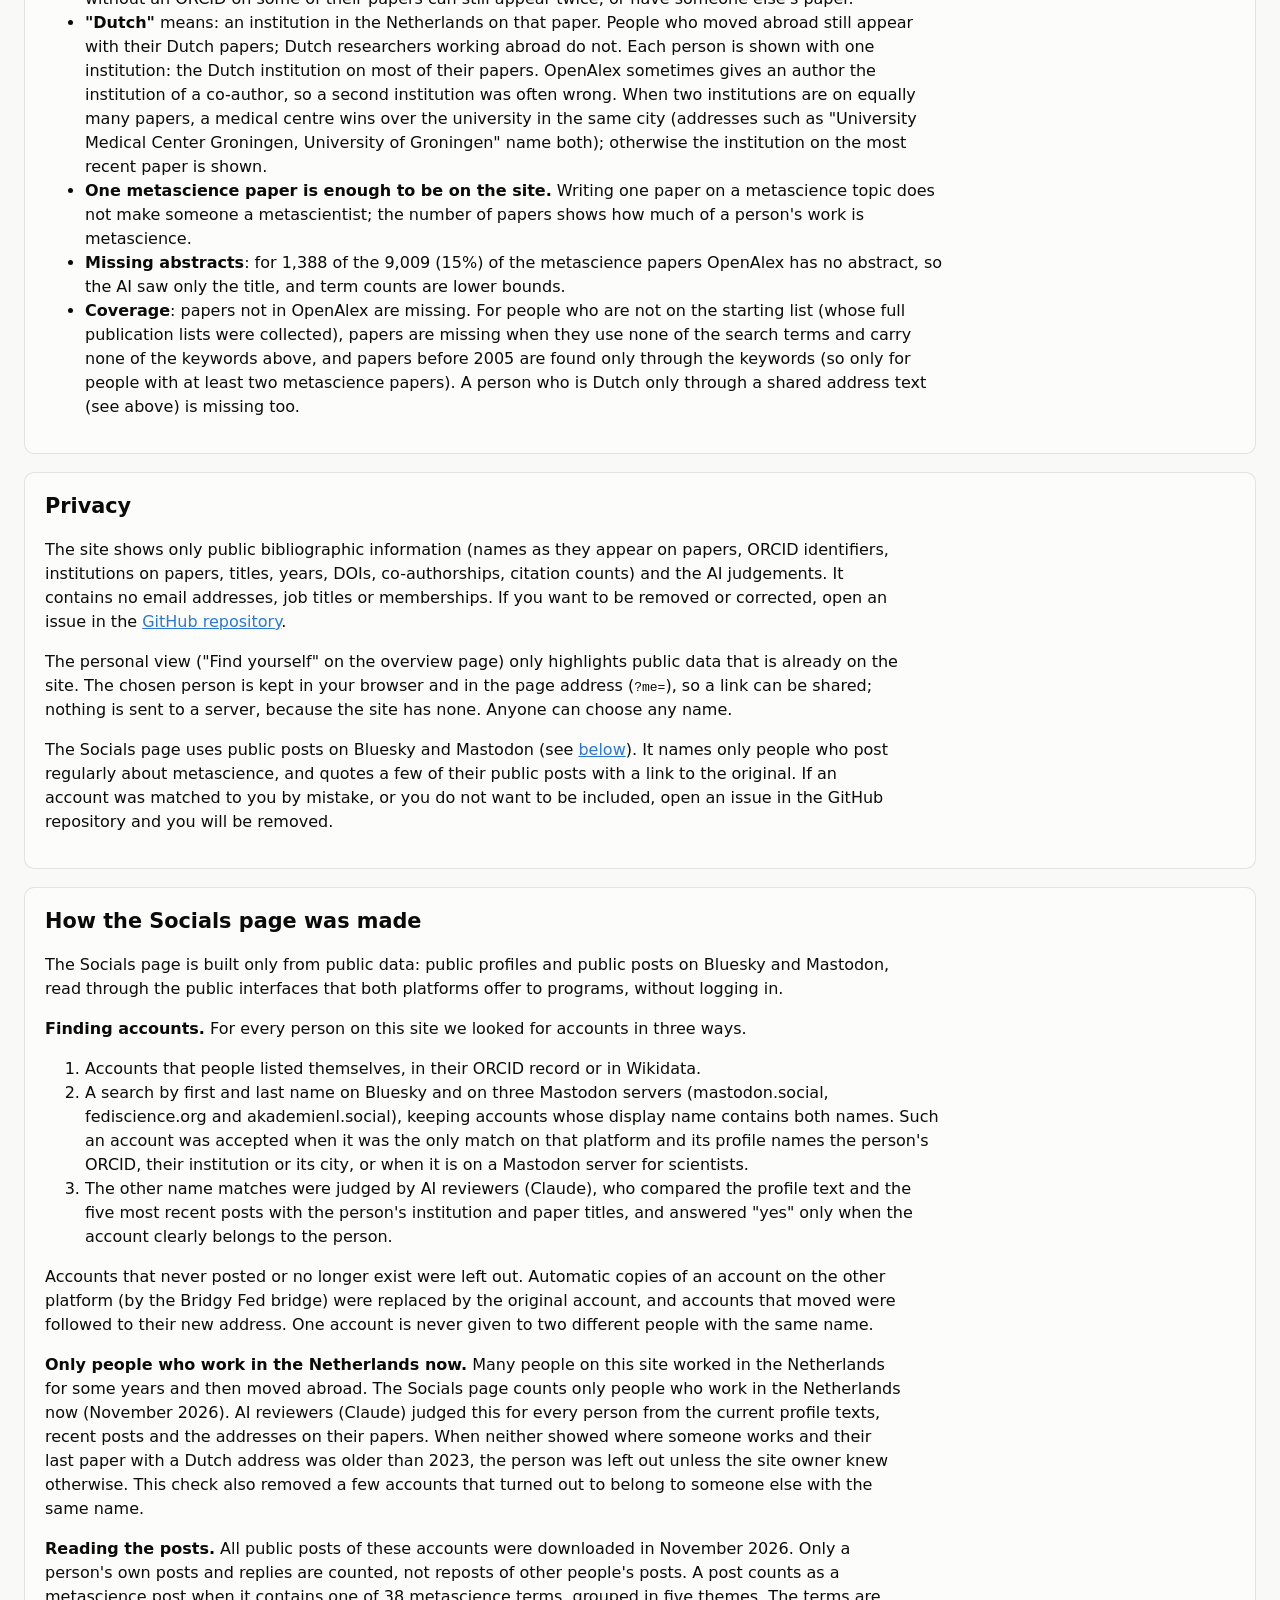
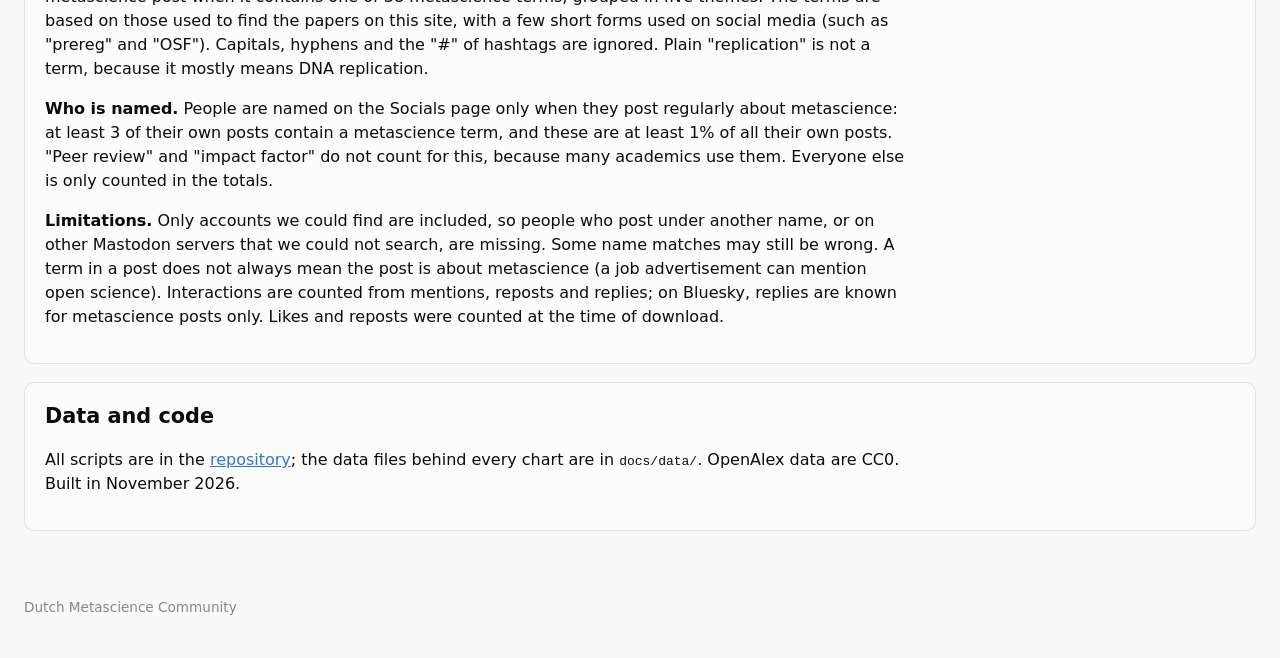
==== commit 1e80b72b: "Rename to Dutch Metascience Community; leave out notices and retracted papers; chart per 1,000 Dutch" ====
--- a/docs/about.html
+++ b/docs/about.html
@@ -4,7 +4,7 @@
 <meta charset="utf-8">
 <meta name="viewport" content="width=device-width, initial-scale=1">
 <title>About This Map</title>
-<meta name="description" content="How the Dutch Metascience Landscape was made, its limitations, and how to correct it.">
+<meta name="description" content="How the Dutch Metascience Community was made, its limitations, and how to correct it.">
 <link rel="stylesheet" href="assets/style.css">
 <link rel="icon" href="assets/logo-mark.svg" type="image/svg+xml">
 <script src="assets/common.js"></script>
@@ -12,7 +12,7 @@
 </head>
 <body>
 <header class="site">
-  <a class="brand" href="index.html" aria-label="Dutch Metascience Landscape, overview"><img class="logo-l" src="assets/logo-light.svg" alt="Dutch Metascience Landscape" width="157" height="40"><img class="logo-d" src="assets/logo-dark.svg" alt="" width="157" height="40"></a>
+  <a class="brand" href="index.html" aria-label="Dutch Metascience Community, overview"><img class="logo-l" src="assets/logo-light.svg" alt="Dutch Metascience Community" width="157" height="40"><img class="logo-d" src="assets/logo-dark.svg" alt="" width="157" height="40"></a>
   <nav>
     <a href="index.html">Overview</a>
     <a href="network.html">Who works with whom</a>
@@ -46,7 +46,12 @@
       Only scientific papers were kept: journal articles, reviews, preprints with a DOI, books, chapters, conference
       papers, editorials and letters; not blog posts, OSF project pages, deposits on Zenodo or Figshare (such as
       project deliverables and slides), datasets or peer reviews. The same rule applies to the papers found by the
-      search below (<span id="nnotpaper">some</span> items left out).</li>
+      search below (<span id="nnotpaper">some</span> items left out). Notices about specific papers (retractions,
+      corrections, errata) are left out too, found through Crossref, which links a notice to the paper it concerns,
+      and by a hand check of titles; so are papers that were themselves retracted, according to Crossref and OpenAlex
+      (which uses the Retraction Watch database). Crossref marked <span id="nnotices">some</span> notices among the
+      candidates (those found by title are counted among the papers removed by hand, below), and
+      <span id="nretracted">no</span> retracted papers were found among the candidates.</li>
       <li><b>A search of OpenAlex</b> added the papers since 2005 with an author at a Dutch institution that OpenAlex
       returned for metascience terms in the title or abstract (such as replicability, preregistration, publication bias, research integrity,
       Bayes factor, scientometrics, research assessment). In November 2026 terms on research funding and grant review,
@@ -164,7 +169,7 @@
     <p>The site shows only public bibliographic information (names as they appear on papers, ORCID identifiers,
     institutions on papers, titles, years, DOIs, co-authorships, citation counts) and the AI judgements. It contains no
     email addresses, job titles or memberships. If you want to be removed or corrected, open an issue in the
-    <a href="https://github.com/Lakens/dutch-metascience-landscape/issues">GitHub repository</a>.</p>
+    <a href="https://github.com/Lakens/dutch-metascience-community/issues">GitHub repository</a>.</p>
     <p>The personal view ("Find yourself" on the overview page) only highlights public data that is already on the
     site. The chosen person is kept in your browser and in the page address (<code>?me=</code>), so a link can be
     shared; nothing is sent to a server, because the site has none. Anyone can choose any name.</p>
@@ -216,11 +221,11 @@
 
   <section class="card">
     <h2>Data and code</h2>
-    <p>All scripts are in the <a href="https://github.com/Lakens/dutch-metascience-landscape">repository</a>; the
+    <p>All scripts are in the <a href="https://github.com/Lakens/dutch-metascience-community">repository</a>; the
     data files behind every chart are in <code>docs/data/</code>. OpenAlex data are CC0. Built in <span id="built"></span>.</p>
   </section>
 </main>
-<footer>Dutch Metascience Landscape</footer>
+<footer>Dutch Metascience Community</footer>
 <script>
 load("meta").then((m) => {
   document.getElementById("built").textContent = m.built || "November 2026";
@@ -228,6 +233,8 @@
   if (m.n_excluded_by_hand != null) document.getElementById("nexcl").textContent = fmt(m.n_excluded_by_hand);
   if (m.n_abroad != null) document.getElementById("nabroad").textContent = fmt(m.n_abroad);
   if (m.n_not_paper != null) document.getElementById("nnotpaper").textContent = fmt(m.n_not_paper);
+  if (m.n_notices != null) document.getElementById("nnotices").textContent = fmt(m.n_notices);
+  if (m.n_retracted != null) document.getElementById("nretracted").textContent = m.n_retracted ? fmt(m.n_retracted) : "no";
   if (m.n_copies != null) document.getElementById("ncopies").textContent = fmt(m.n_copies);
   if (m.n_no_abstract != null) document.getElementById("noabs").textContent =
     `${fmt(m.n_no_abstract)} of the ${fmt(m.n_papers)} (${Math.round(100 * m.n_no_abstract / m.n_papers)}%)`;
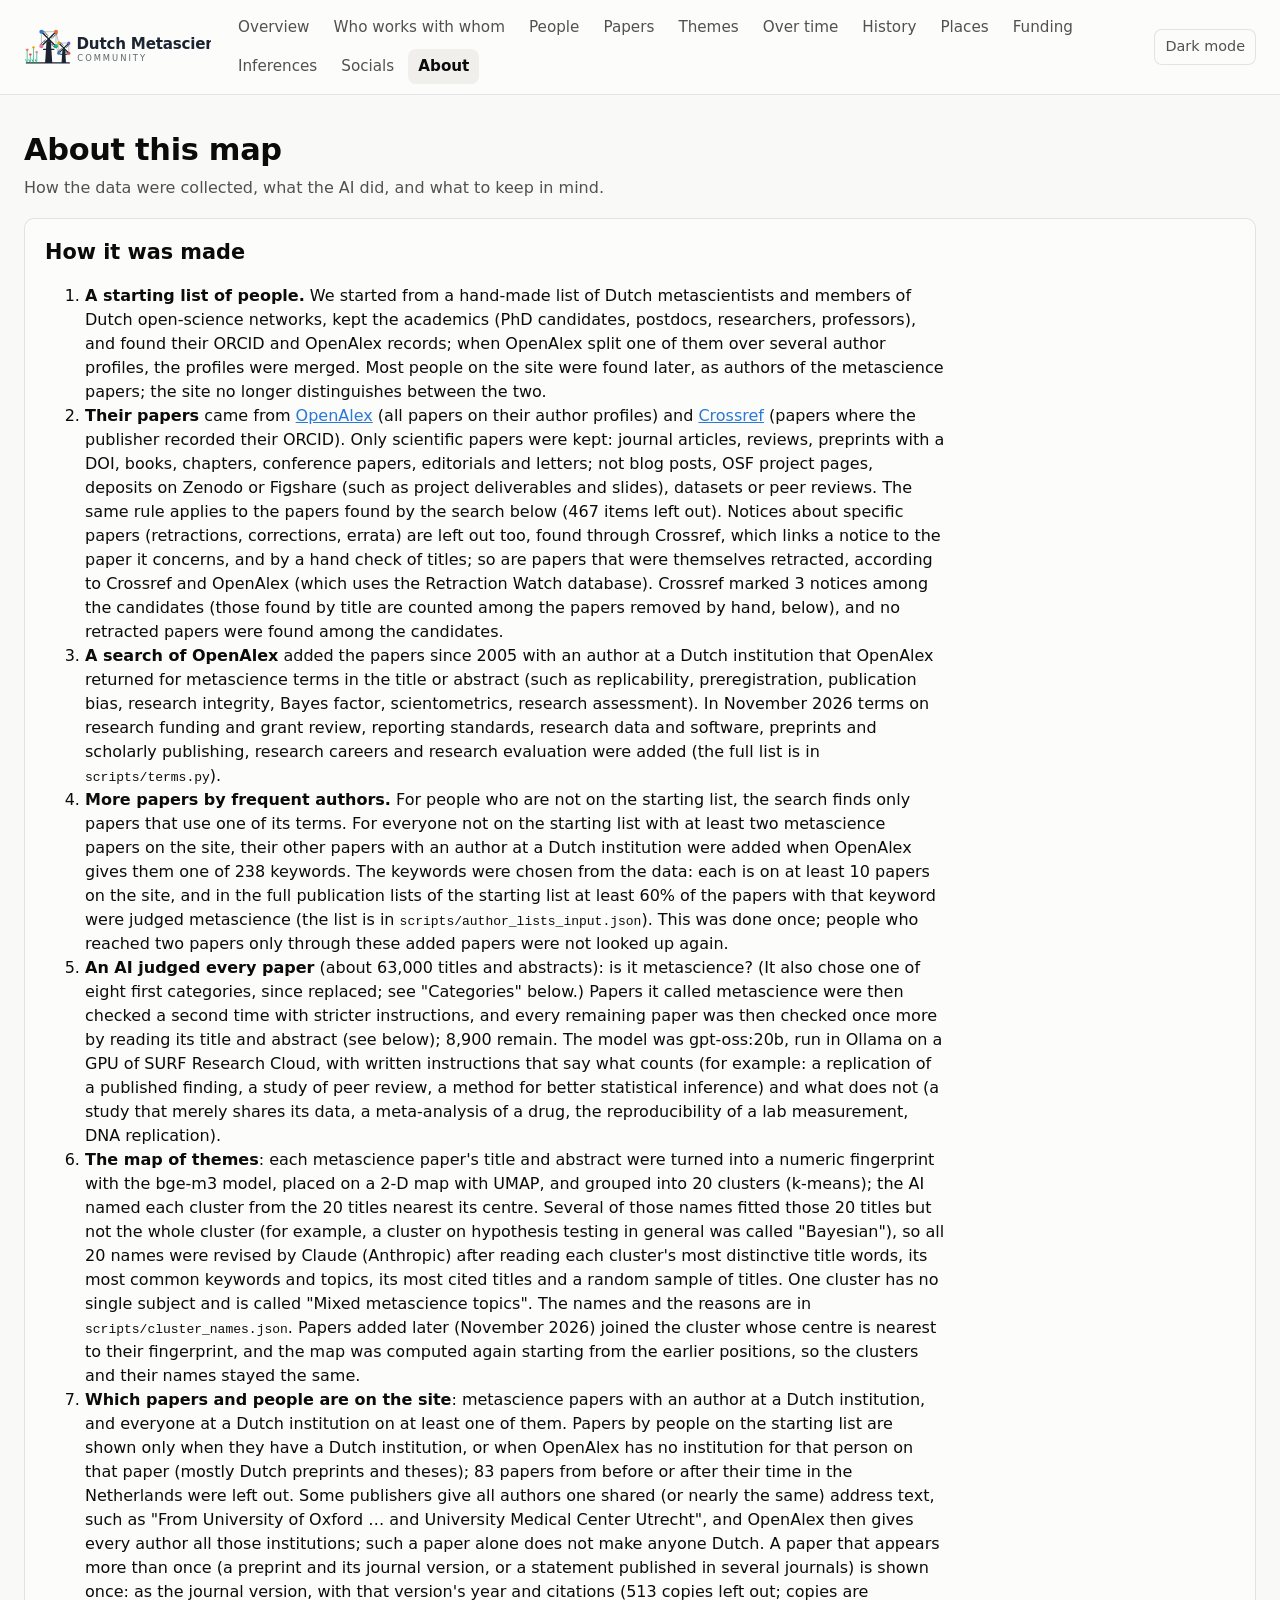
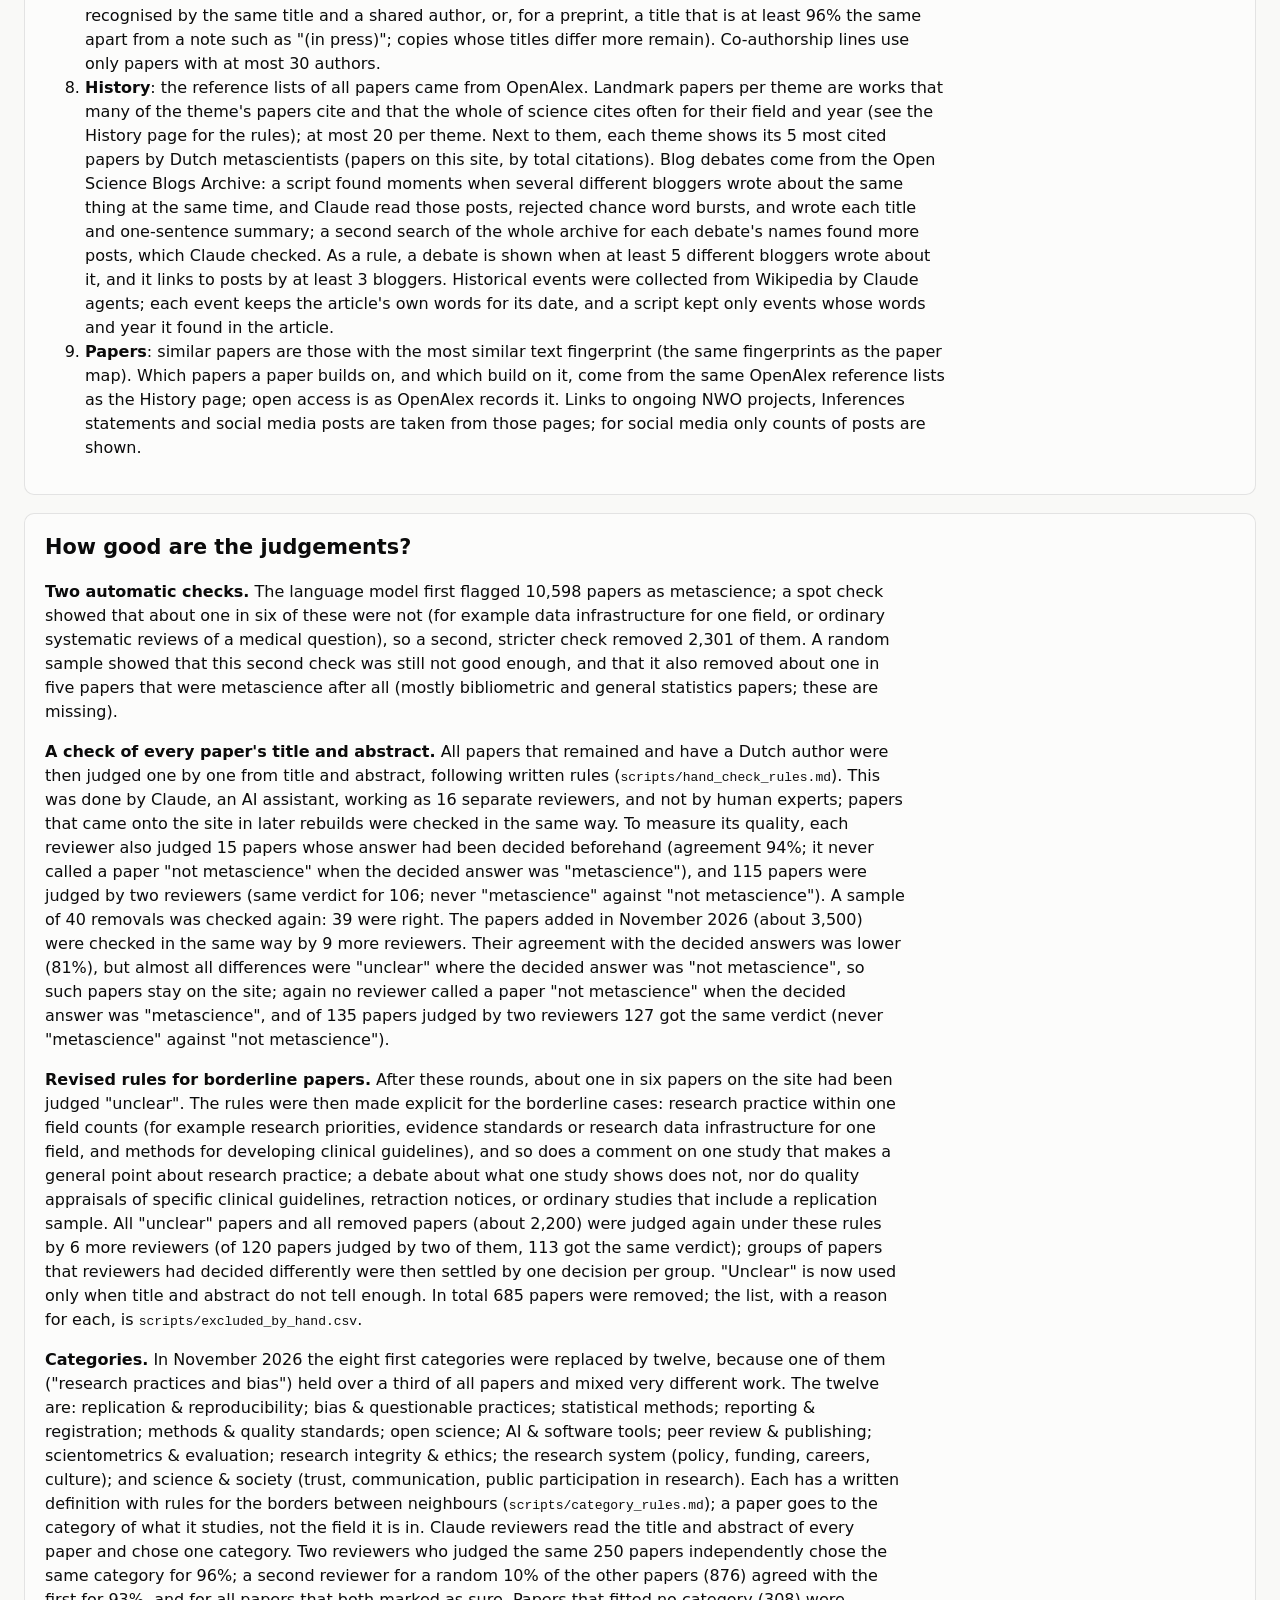
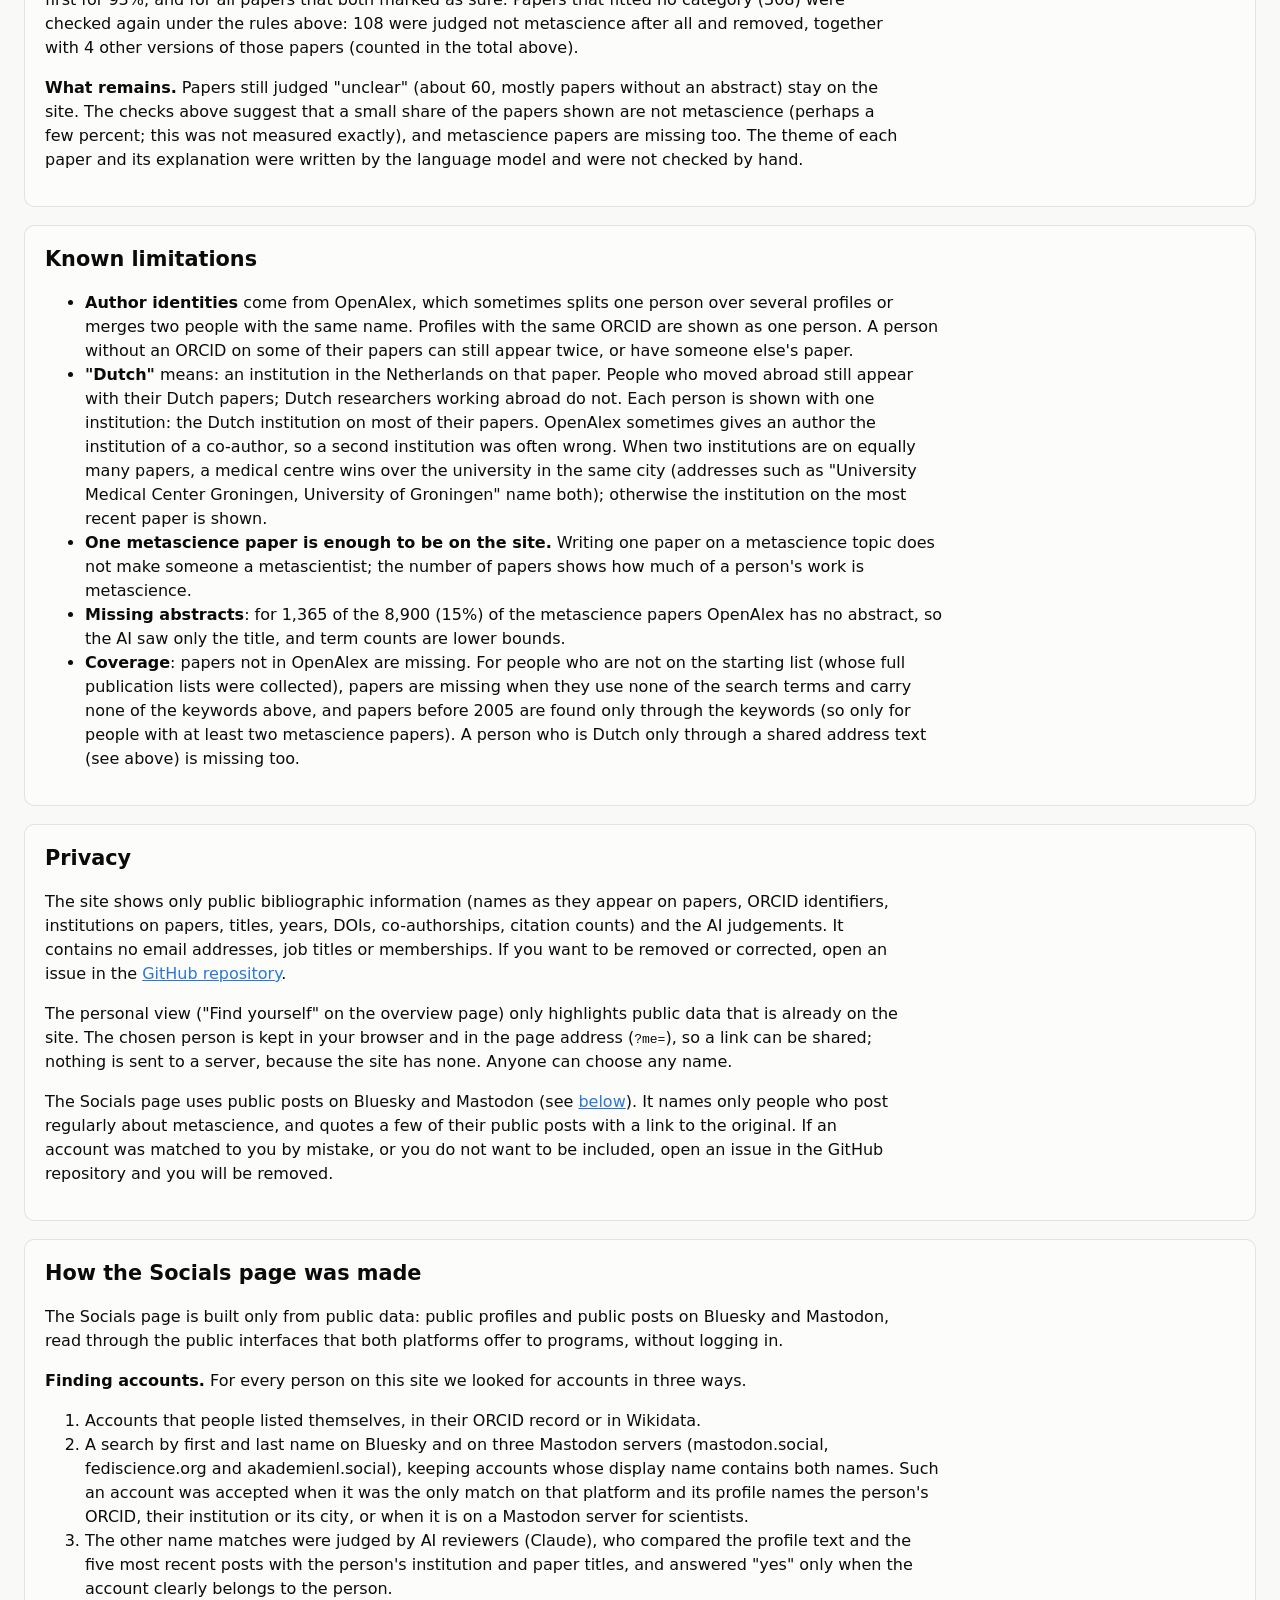
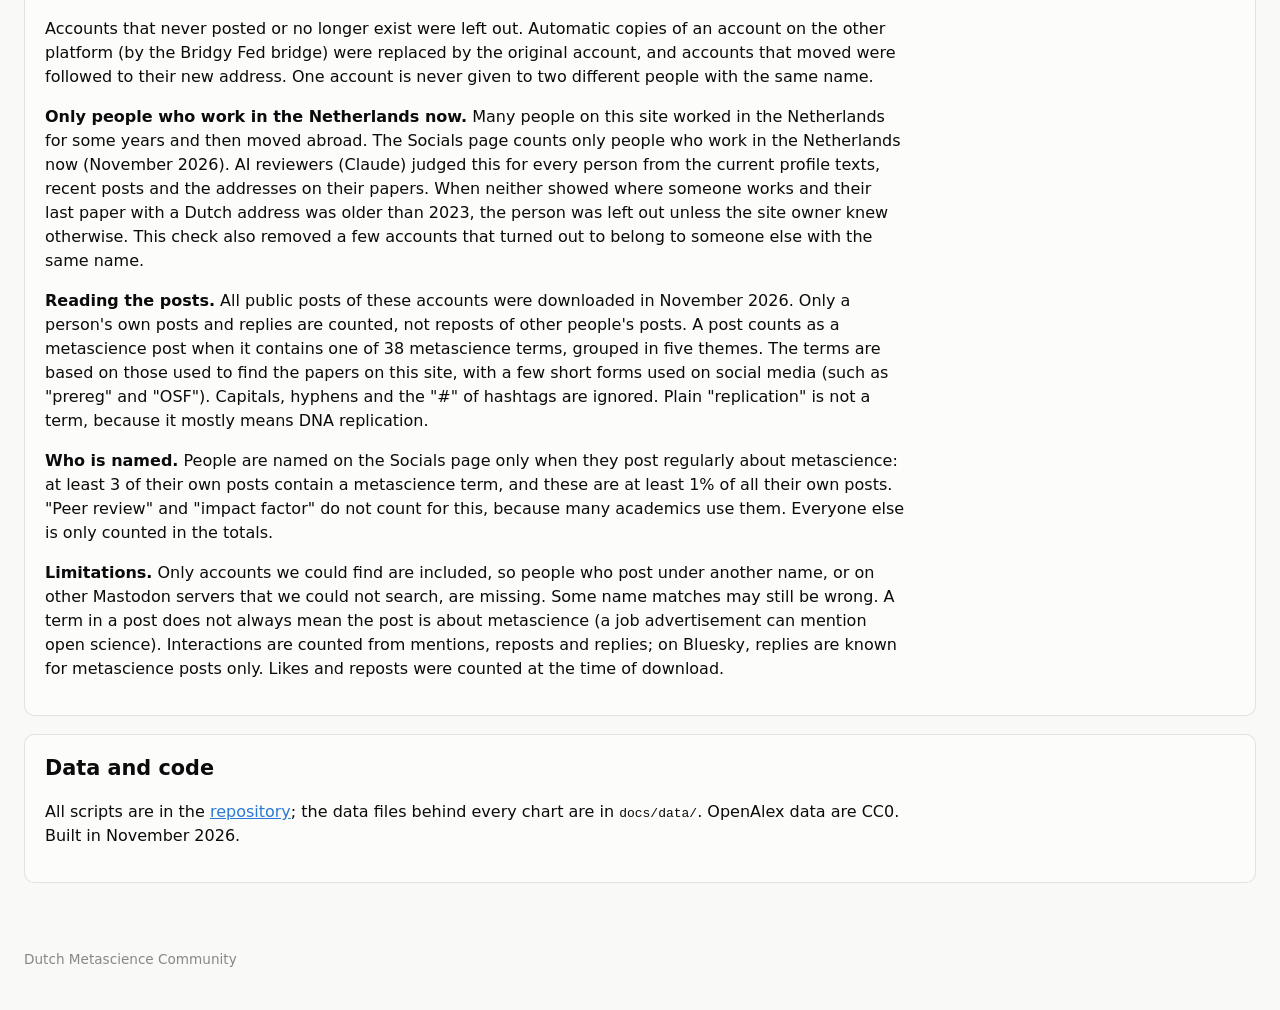
==== commit 3a97990a: "Replace the 8 categories by 12, judged by Claude reviewers - 12 categories with written definitions " ====
--- a/docs/about.html
+++ b/docs/about.html
@@ -64,8 +64,8 @@
       publication lists of the starting list at least 60% of the papers with that keyword were judged metascience (the
       list is in <code>scripts/author_lists_input.json</code>). This was done once; people who reached two papers only
       through these added papers were not looked up again.</li>
-      <li><b>An AI judged every paper</b> (about 63,000 titles and abstracts): is it metascience, and if so, which
-      of eight themes? Papers it called metascience were then checked a second time with stricter instructions, and
+      <li><b>An AI judged every paper</b> (about 63,000 titles and abstracts): is it metascience? (It also chose one of
+      eight first categories, since replaced; see "Categories" below.) Papers it called metascience were then checked a second time with stricter instructions, and
       every remaining paper was then checked once more by reading its title and abstract (see below); <span id="npapers">about 6,300</span> remain. The model was gpt-oss:20b, run in Ollama on a GPU of SURF Research
       Cloud, with written instructions that say what counts (for example: a replication of a published finding, a
       study of peer review, a method for better statistical inference) and what does not (a study that merely shares its
@@ -138,6 +138,19 @@
     settled by one decision per group. "Unclear" is now used only when title and abstract do not tell enough. In
     total <span id="nexcl">571</span> papers were removed; the list, with a reason for each, is
     <code>scripts/excluded_by_hand.csv</code>.</p>
+    <p><b>Categories.</b> In November 2026 the eight first categories were replaced by twelve, because one of them
+    ("research practices and bias") held over a third of all papers and mixed very different work. The twelve are:
+    replication &amp; reproducibility; bias &amp; questionable practices; statistical methods; reporting &amp;
+    registration; methods &amp; quality standards; open science; AI &amp; software tools; peer review &amp; publishing;
+    scientometrics &amp; evaluation; research integrity &amp; ethics; the research system (policy, funding, careers,
+    culture); and science &amp; society (trust, communication, public participation in research). Each has a written
+    definition with rules for the borders between neighbours (<code>scripts/category_rules.md</code>); a paper goes to
+    the category of what it studies, not the field it is in. Claude reviewers read the title and abstract of every
+    paper and chose one category. Two reviewers who judged the same 250 papers independently chose the same category
+    for 96%; a second reviewer for a random 10% of the other papers (876) agreed with the first for 93%, and for all
+    papers that both marked as sure. Papers that fitted no category (308) were checked again under the rules above:
+    108 were judged not metascience after all and removed, together with 4 other versions of those papers (counted in
+    the total above).</p>
     <p><b>What remains.</b> Papers still judged "unclear" (about 60, mostly papers
     without an abstract) stay on the site. The checks above suggest that a small share of the papers shown are not metascience (perhaps a few percent; this
     was not measured exactly), and metascience papers are missing too. The theme of each paper and its explanation
--- a/docs/assets/style.css
+++ b/docs/assets/style.css
@@ -13,6 +13,11 @@
   --series-1: #2a78d6; --series-2: #eb6834; --series-3: #1baf7a; --series-4: #eda100;
   --series-5: #e87ba4; --series-6: #008300; --series-7: #6250d6; --series-8: #e34948;
   --other: #b9b8b0;
+  /* the 12 categories, in families (blues: replication, bias, statistics; greens: reporting, methods; teals: open, tools;
+     oranges: publishing, scientometrics; reds/purples: integrity, system, society); chosen so that every pair stays
+     distinguishable (CIEDE2000 >= 10) for normal vision, deuteranopia and protanopia, separately for light and dark */
+  --cat-1: #0087e1; --cat-2: #5ab4ff; --cat-3: #5a2dff; --cat-4: #2d6900; --cat-5: #a5d296; --cat-6: #00c3c3;
+  --cat-7: #0f8787; --cat-8: #f09600; --cat-9: #b4785a; --cat-10: #964b5a; --cat-11: #872d87; --cat-12: #ff78b4;
   --seq-0: #f0efec; --seq-1: #cde2fb; --seq-2: #86b6ef; --seq-3: #3987e5; --seq-4: #1c5cab; --seq-5: #0d366b;
   --radius: 10px;
   font-family: system-ui, -apple-system, "Segoe UI", sans-serif;
@@ -26,6 +31,8 @@
     --series-1: #3987e5; --series-2: #d95926; --series-3: #199e70; --series-4: #c98500;
     --series-5: #d55181; --series-6: #0ca30c; --series-7: #9085e9; --series-8: #e66767;
     --other: #4a4a46;
+    --cat-1: #4b87b4; --cat-2: #4bc3ff; --cat-3: #b469ff; --cat-4: #4b965a; --cat-5: #b4f0a5; --cat-6: #00e1e1;
+    --cat-7: #2d9696; --cat-8: #ffe100; --cat-9: #ff871e; --cat-10: #e18787; --cat-11: #ff0096; --cat-12: #ff96c3;
     --seq-0: #232321; --seq-1: #104281; --seq-2: #1c5cab; --seq-3: #2a78d6; --seq-4: #6da7ec; --seq-5: #cde2fb;
   }
 }
@@ -37,6 +44,8 @@
   --series-1: #3987e5; --series-2: #d95926; --series-3: #199e70; --series-4: #c98500;
   --series-5: #d55181; --series-6: #0ca30c; --series-7: #9085e9; --series-8: #e66767;
   --other: #4a4a46;
+  --cat-1: #4b87b4; --cat-2: #4bc3ff; --cat-3: #b469ff; --cat-4: #4b965a; --cat-5: #b4f0a5; --cat-6: #00e1e1;
+  --cat-7: #2d9696; --cat-8: #ffe100; --cat-9: #ff871e; --cat-10: #e18787; --cat-11: #ff0096; --cat-12: #ff96c3;
   --seq-0: #232321; --seq-1: #104281; --seq-2: #1c5cab; --seq-3: #2a78d6; --seq-4: #6da7ec; --seq-5: #cde2fb;
 }
 
@@ -106,6 +115,8 @@
 .legend { display: flex; flex-wrap: wrap; gap: 6px 14px; font-size: 0.85rem; color: var(--text-secondary); margin: 8px 0; }
 .legend .item { display: inline-flex; align-items: center; gap: 6px; cursor: pointer; user-select: none; }
 .legend .item.off { opacity: 0.35; }
+.legend .item.on { color: var(--text-primary); font-weight: 600; }
+.legend .item.hint { cursor: default; font-style: italic; }
 .swatch { width: 12px; height: 12px; border-radius: 3px; display: inline-block; flex: none; }
 .badge {
   display: inline-block; font-size: 0.75rem; padding: 1px 8px; border-radius: 999px;
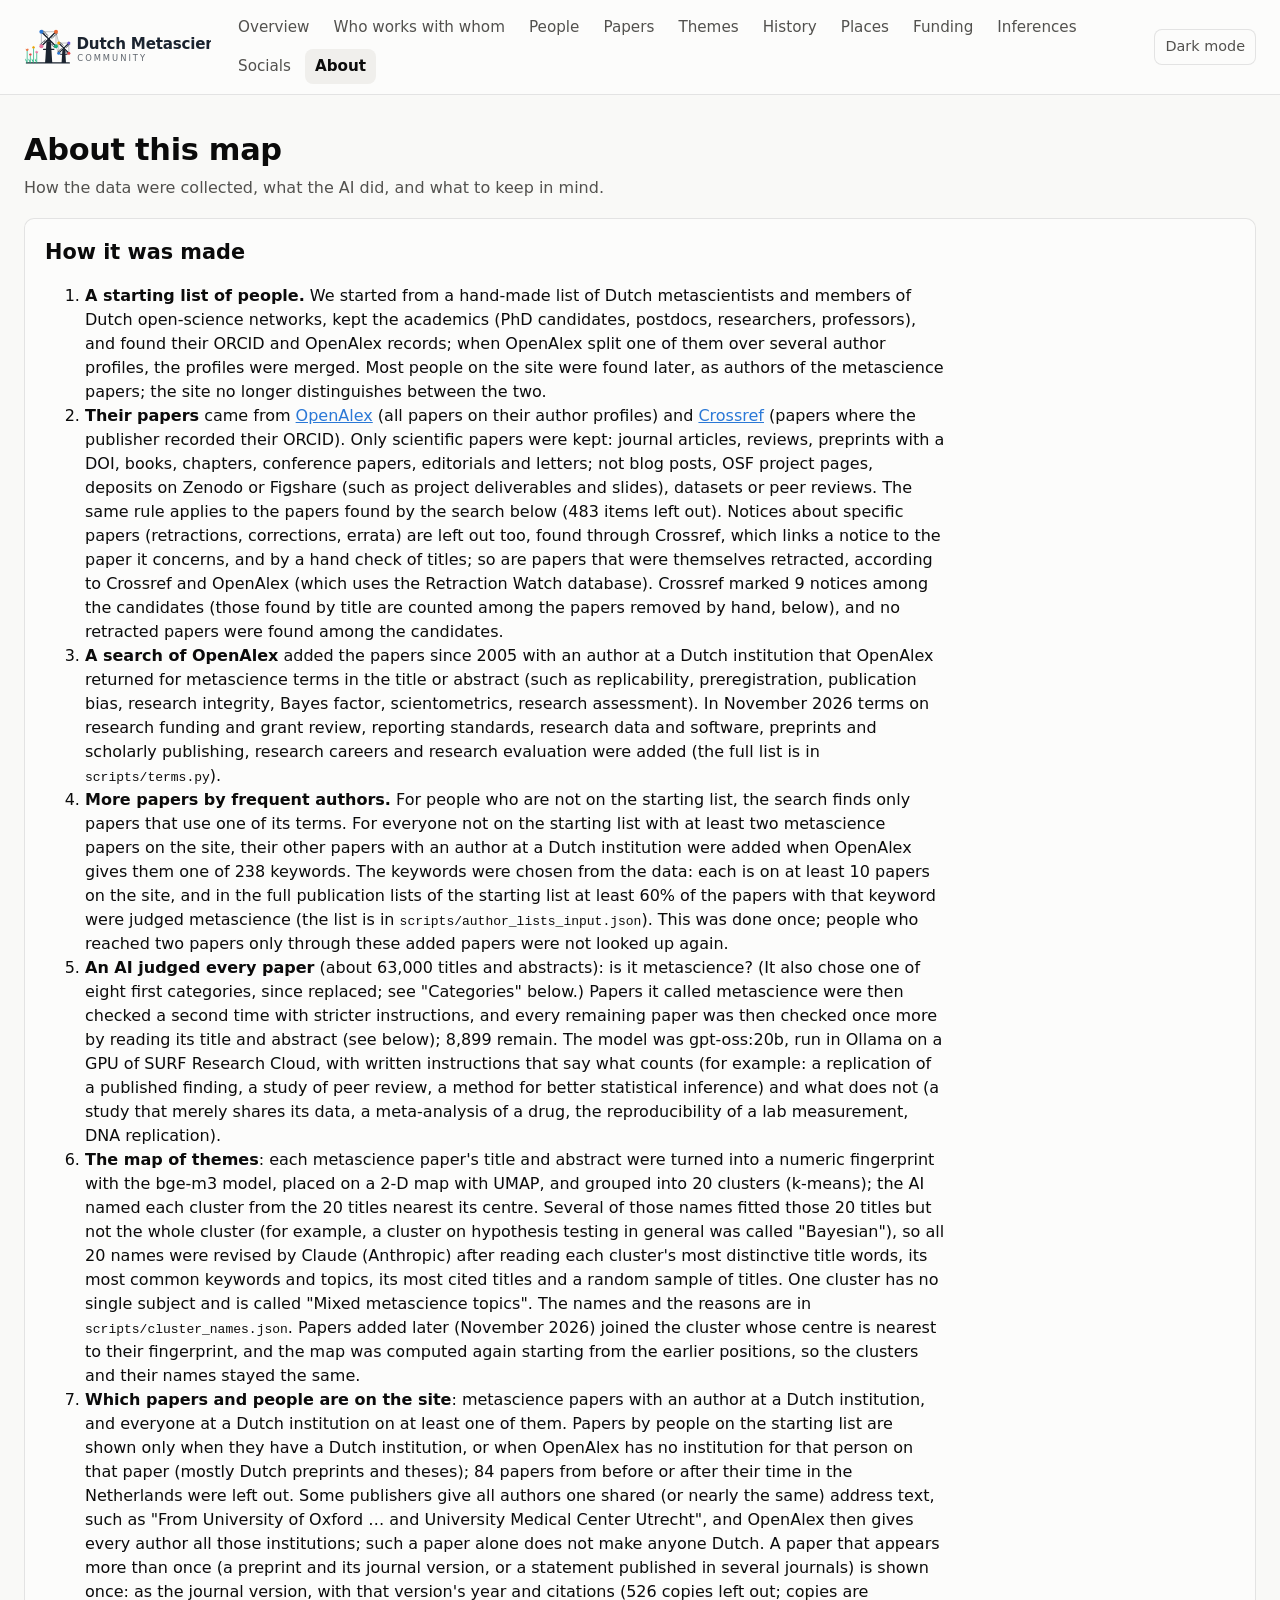
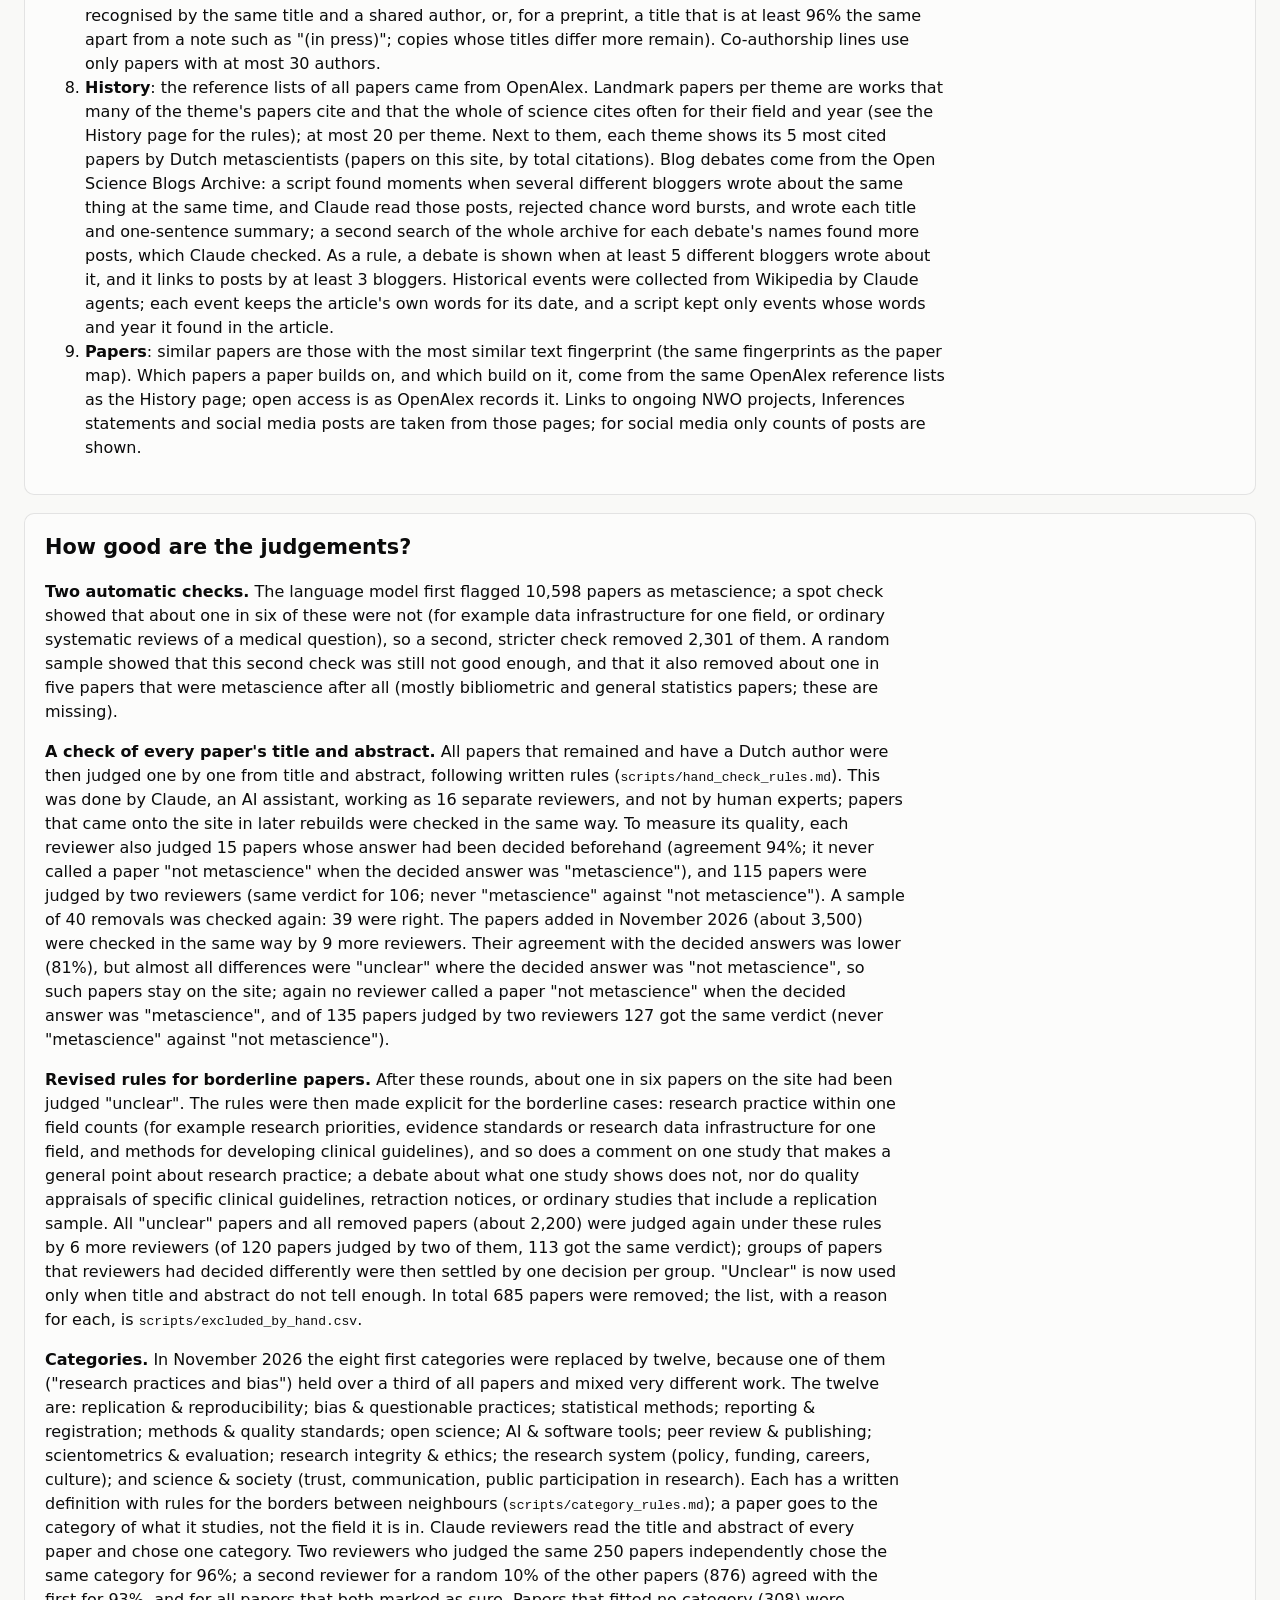
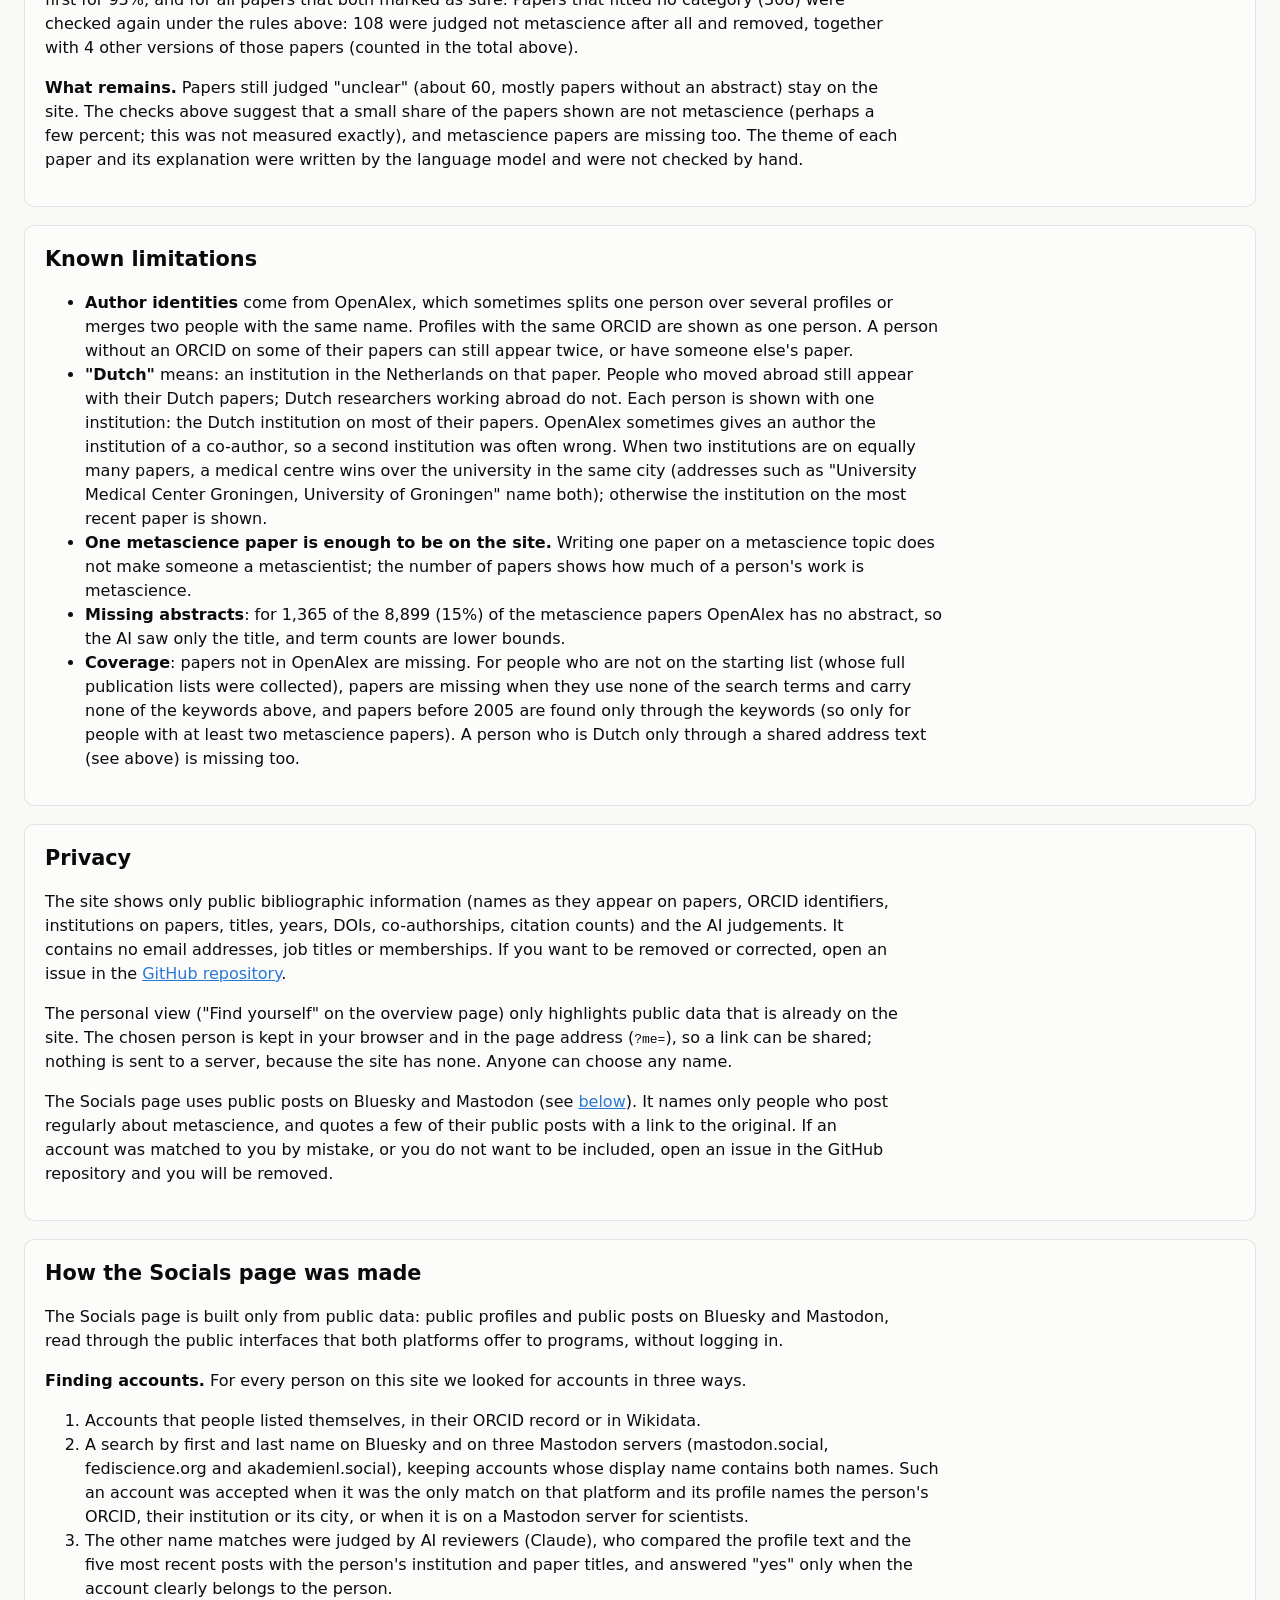
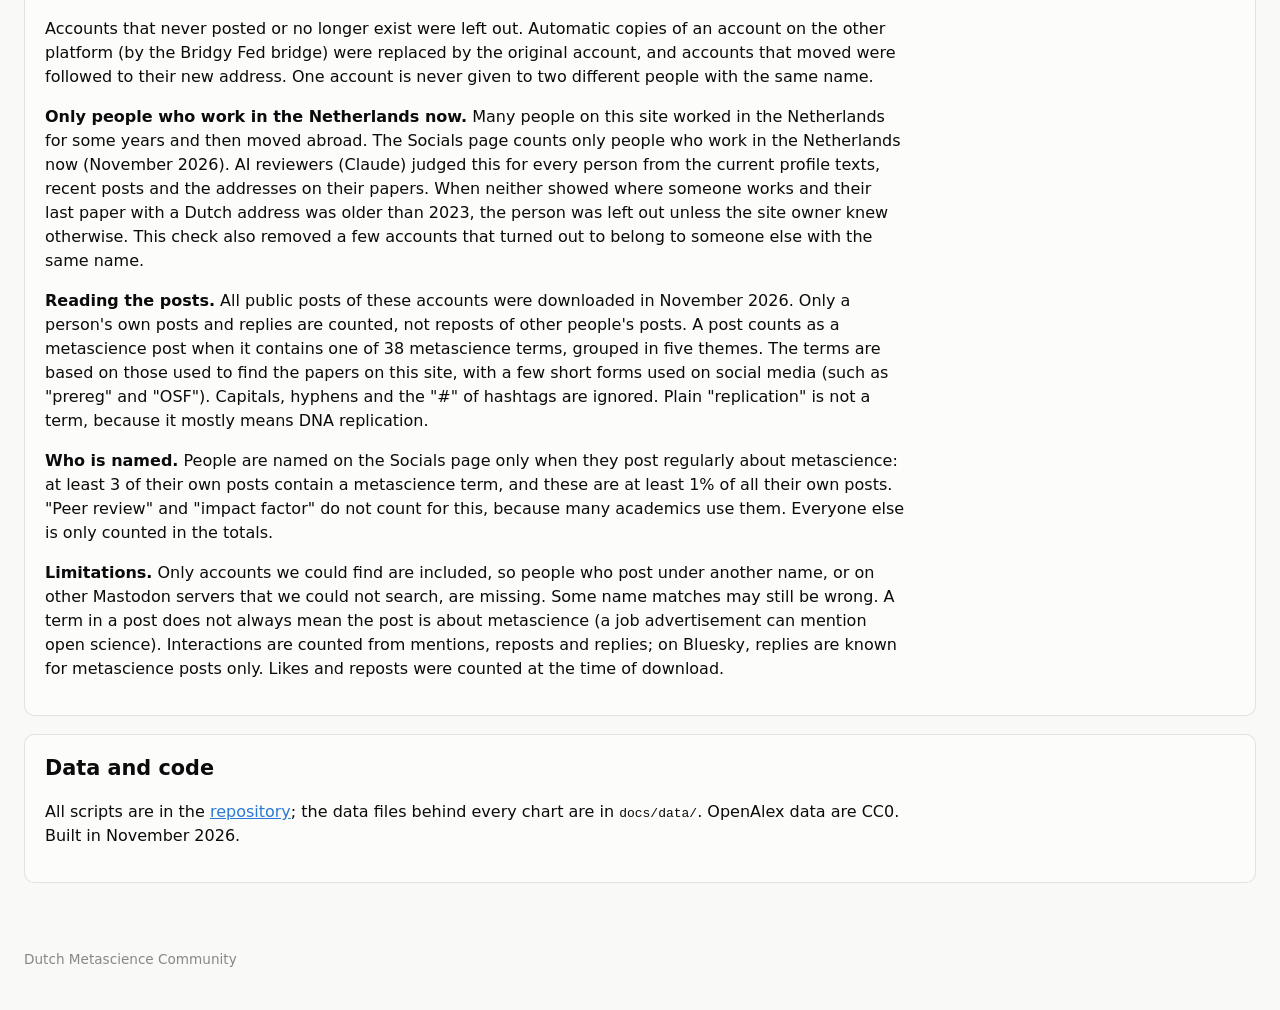
==== commit 307192aa: "Drop the Over time page; whole-field growth chart on the Overview - Overview: new main chart of all " ====
--- a/docs/about.html
+++ b/docs/about.html
@@ -19,7 +19,6 @@
     <a href="people.html">People</a>
     <a href="papers.html">Papers</a>
     <a href="themes.html">Themes</a>
-    <a href="time.html">Over time</a>
     <a href="history.html">History</a>
     <a href="places.html">Places</a>
     <a href="funding.html">Funding</a>
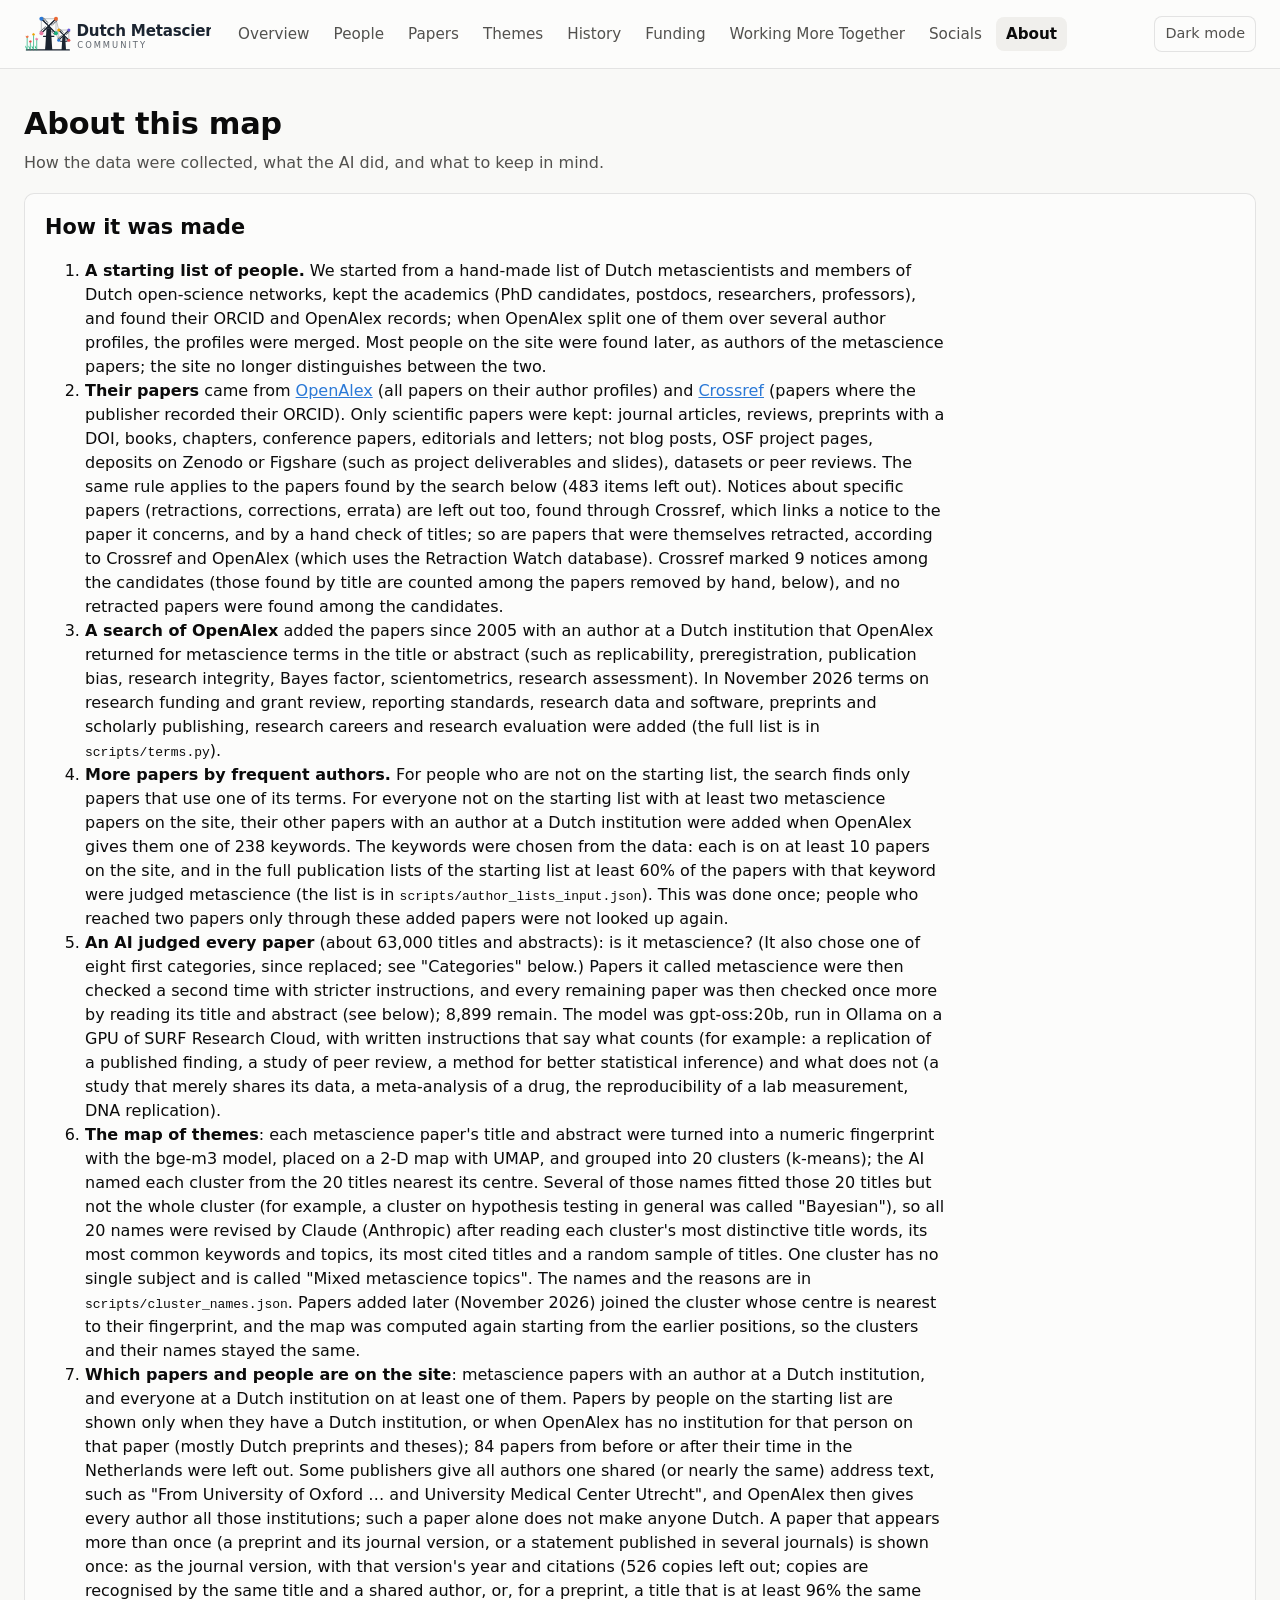
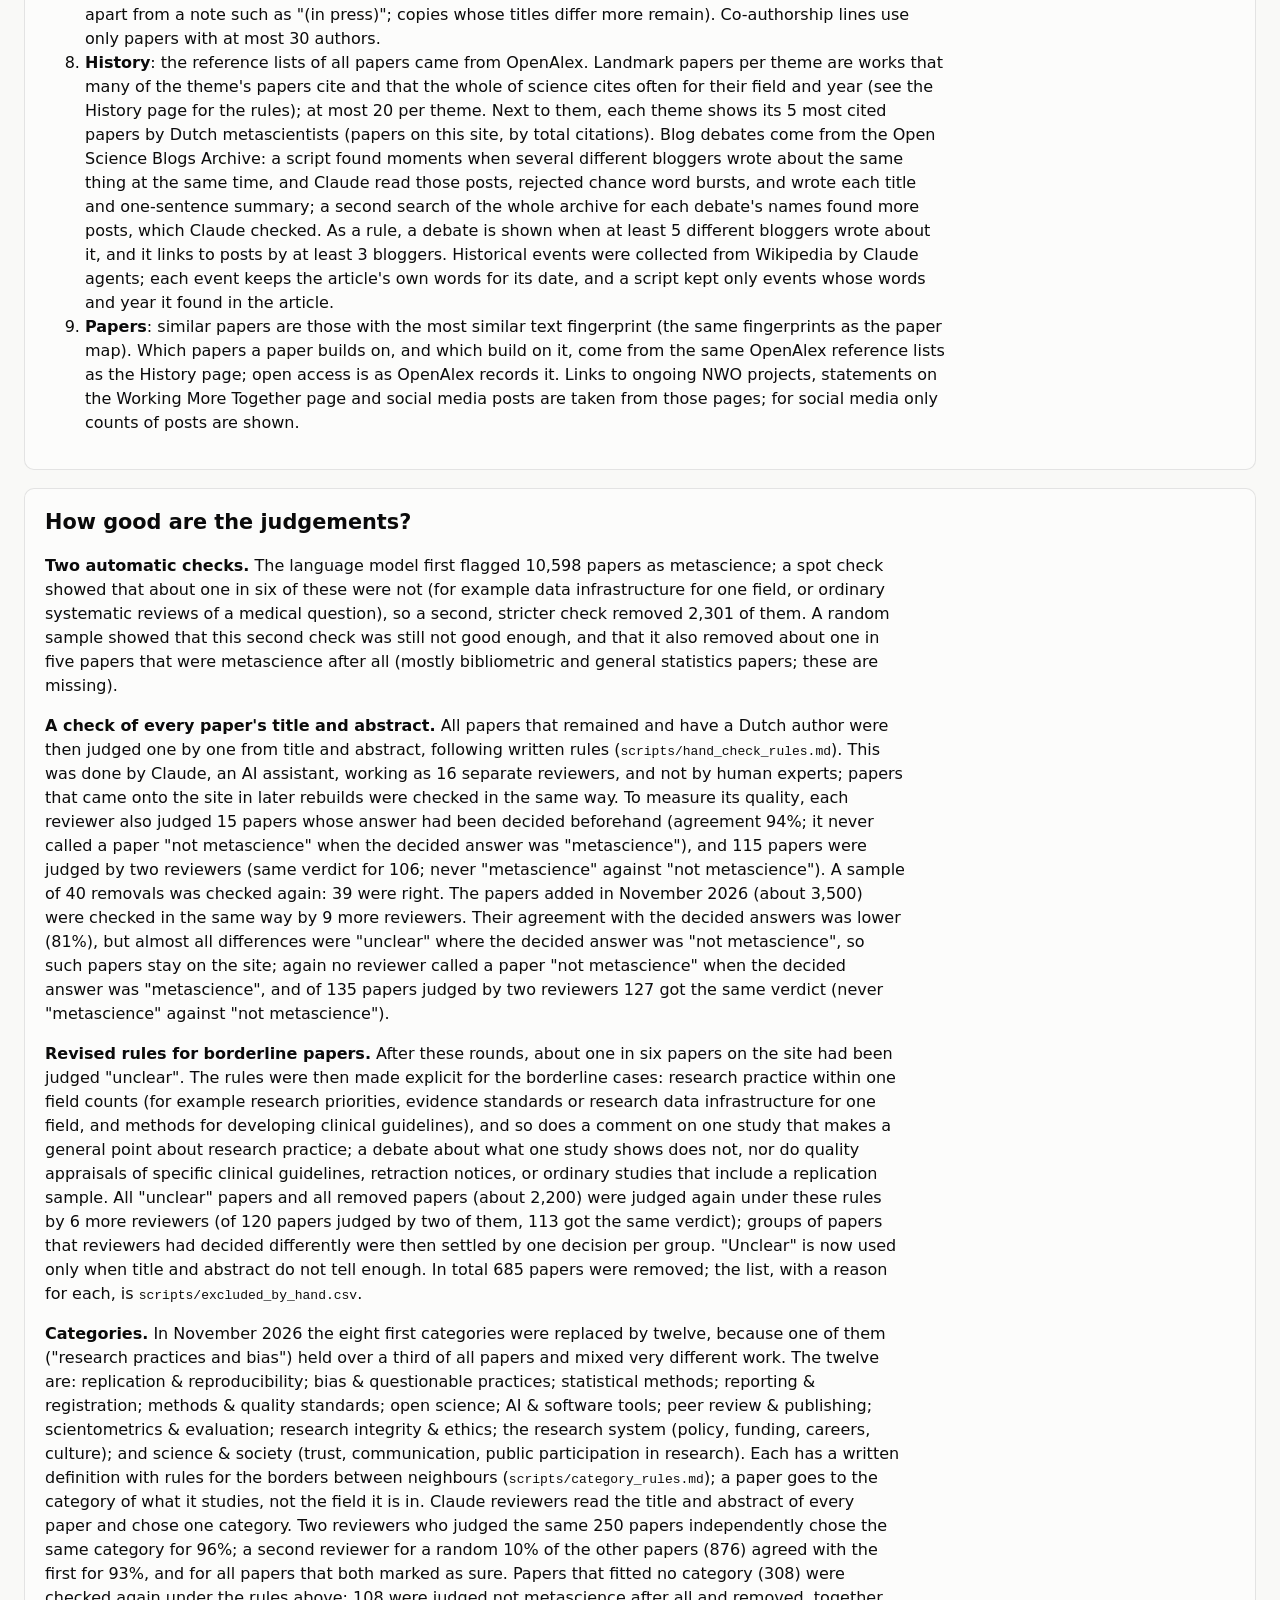
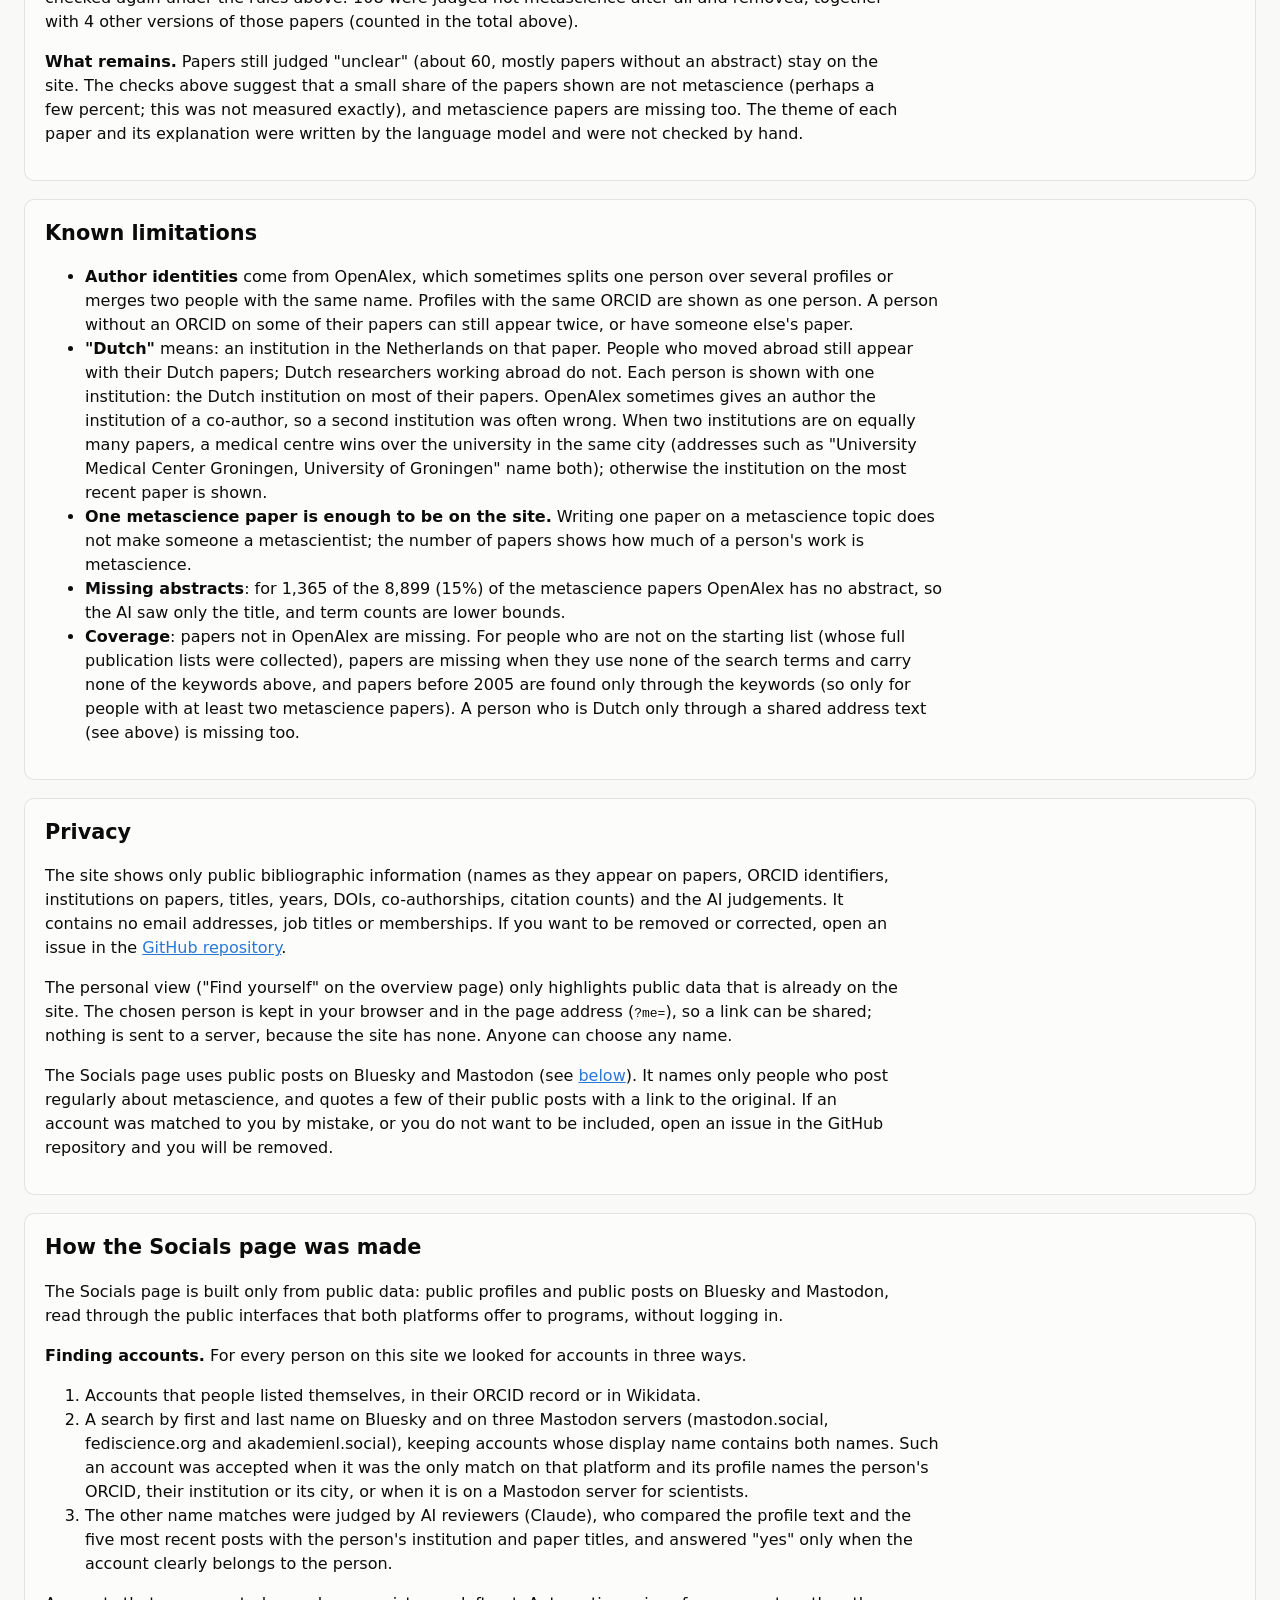
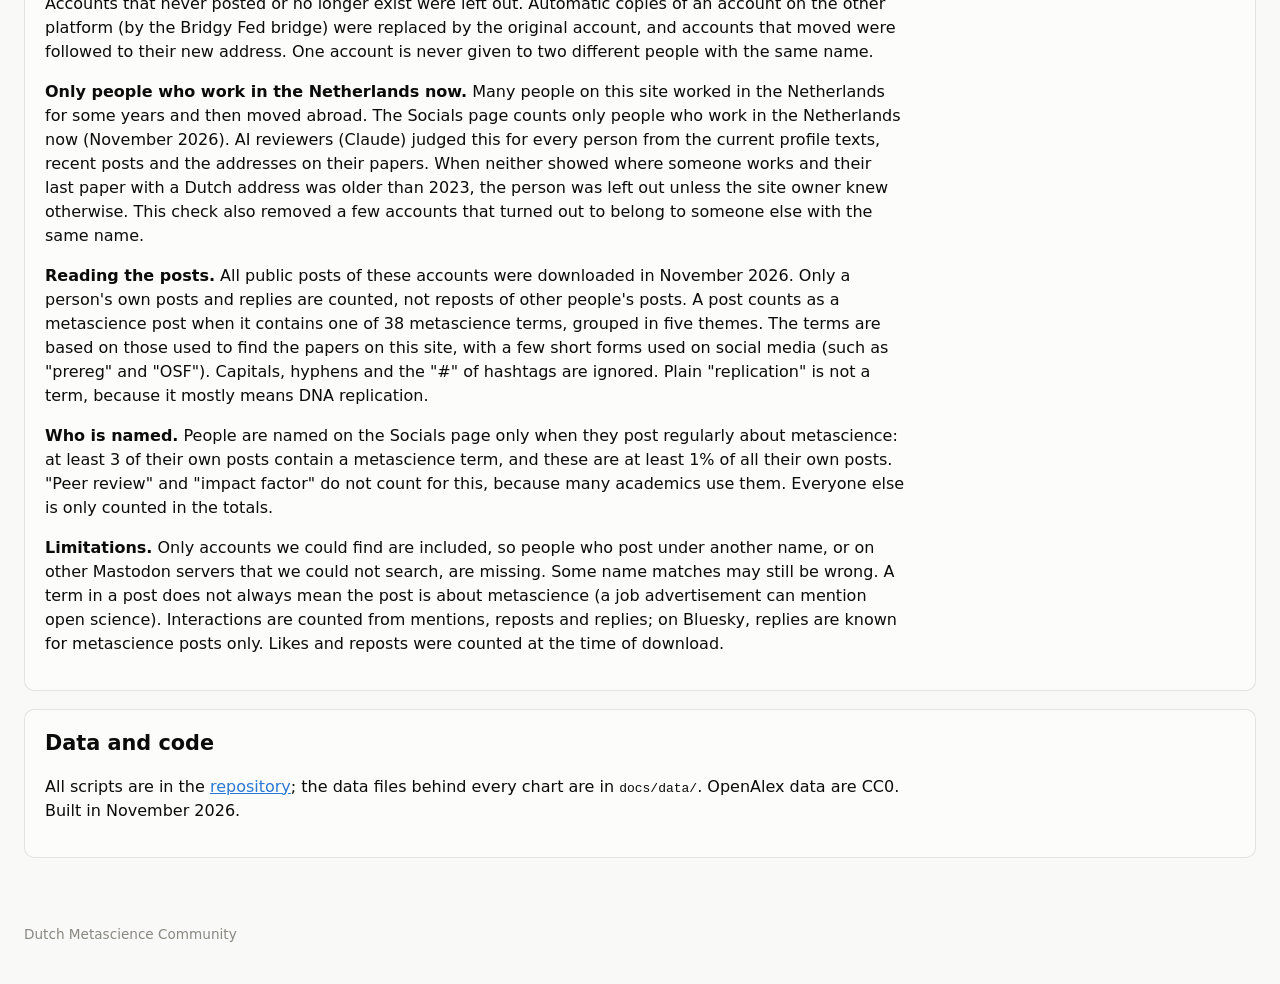
==== commit 4d8c0c77: "Redesign: map and co-author network open the Overview - Overview: paper map (from Themes) and Who wo" ====
--- a/docs/about.html
+++ b/docs/about.html
@@ -15,14 +15,12 @@
   <a class="brand" href="index.html" aria-label="Dutch Metascience Community, overview"><img class="logo-l" src="assets/logo-light.svg" alt="Dutch Metascience Community" width="157" height="40"><img class="logo-d" src="assets/logo-dark.svg" alt="" width="157" height="40"></a>
   <nav>
     <a href="index.html">Overview</a>
-    <a href="network.html">Who works with whom</a>
     <a href="people.html">People</a>
     <a href="papers.html">Papers</a>
     <a href="themes.html">Themes</a>
     <a href="history.html">History</a>
-    <a href="places.html">Places</a>
     <a href="funding.html">Funding</a>
-    <a href="inferences.html">Inferences</a>
+    <a href="inferences.html">Working More Together</a>
     <a href="socials.html">Socials</a>
     <a href="about.html" aria-current="page">About</a>
   </nav>
@@ -102,7 +100,7 @@
       article.</li>
       <li><b>Papers</b>: similar papers are those with the most similar text fingerprint (the same fingerprints as the
       paper map). Which papers a paper builds on, and which build on it, come from the same OpenAlex reference lists as
-      the History page; open access is as OpenAlex records it. Links to ongoing NWO projects, Inferences statements and
+      the History page; open access is as OpenAlex records it. Links to ongoing NWO projects, statements on the Working More Together page and
       social media posts are taken from those pages; for social media only counts of posts are shown.</li>
     </ol>
   </section>
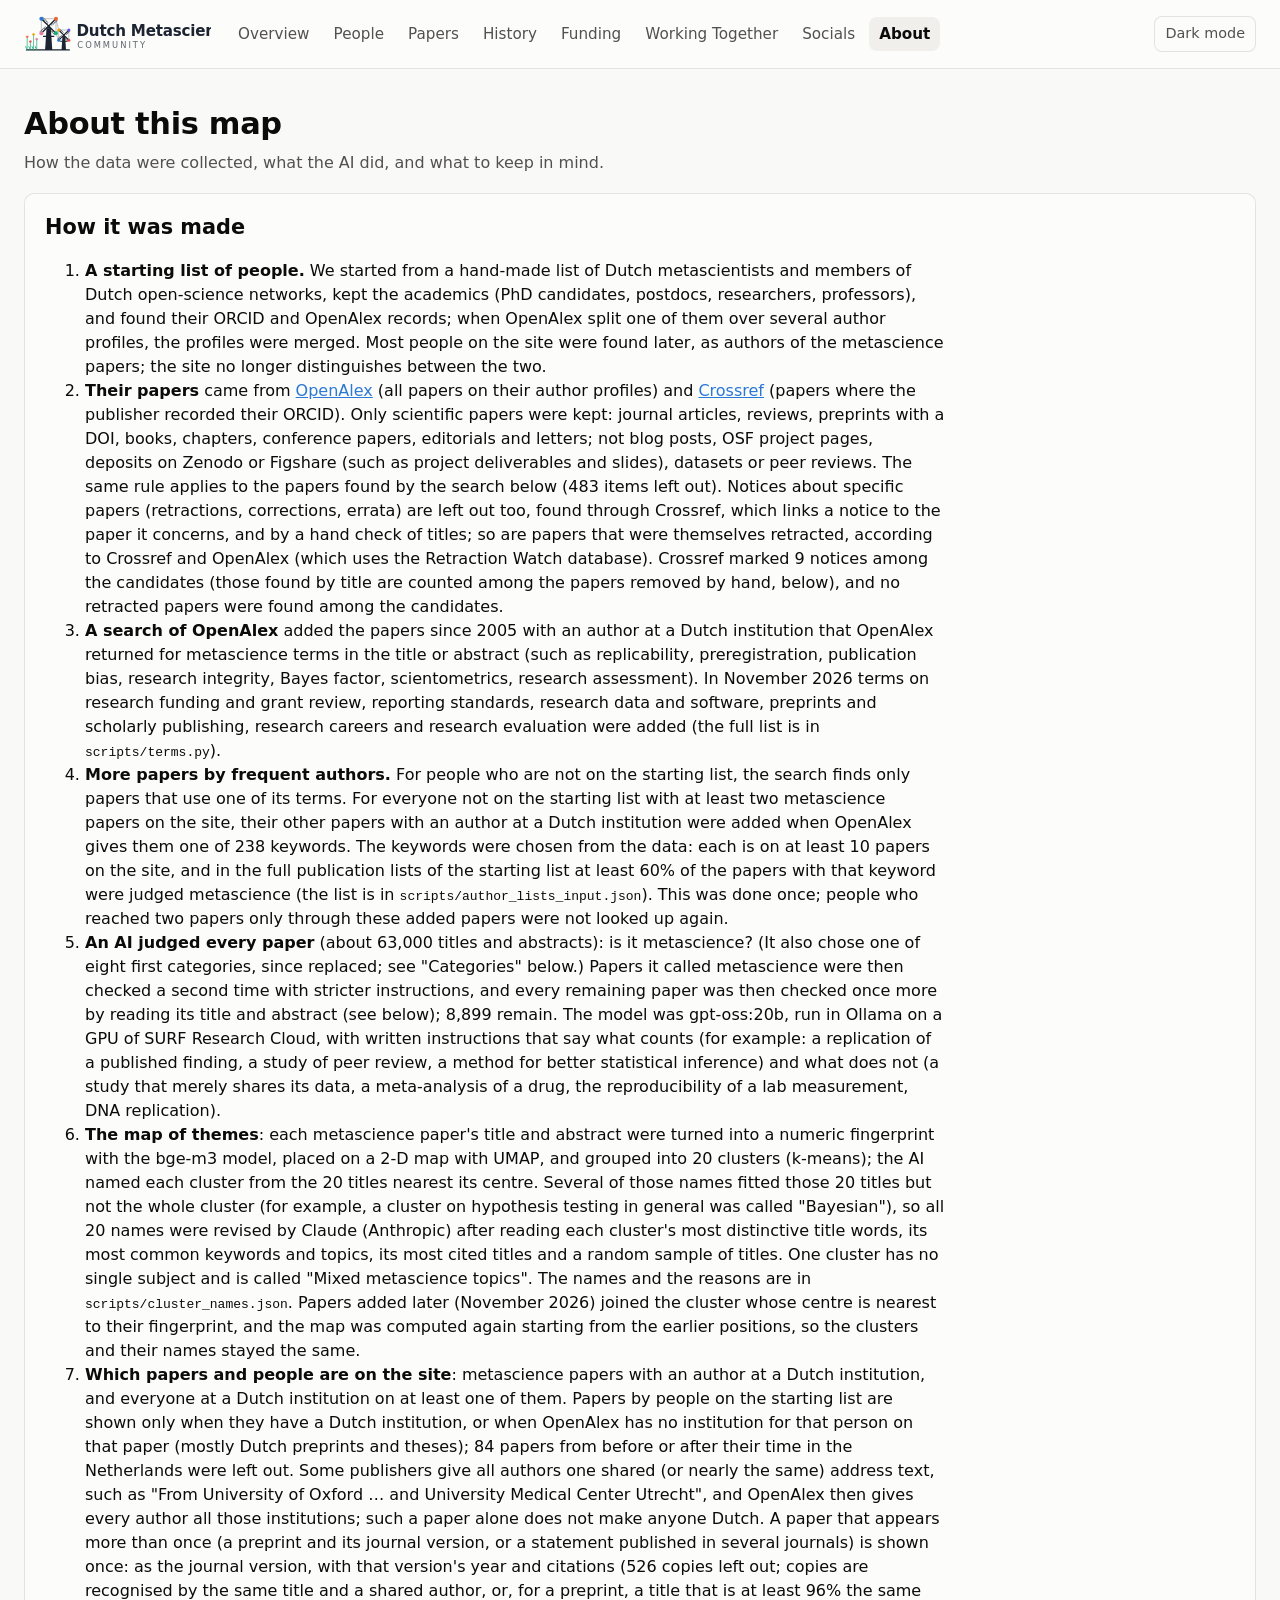
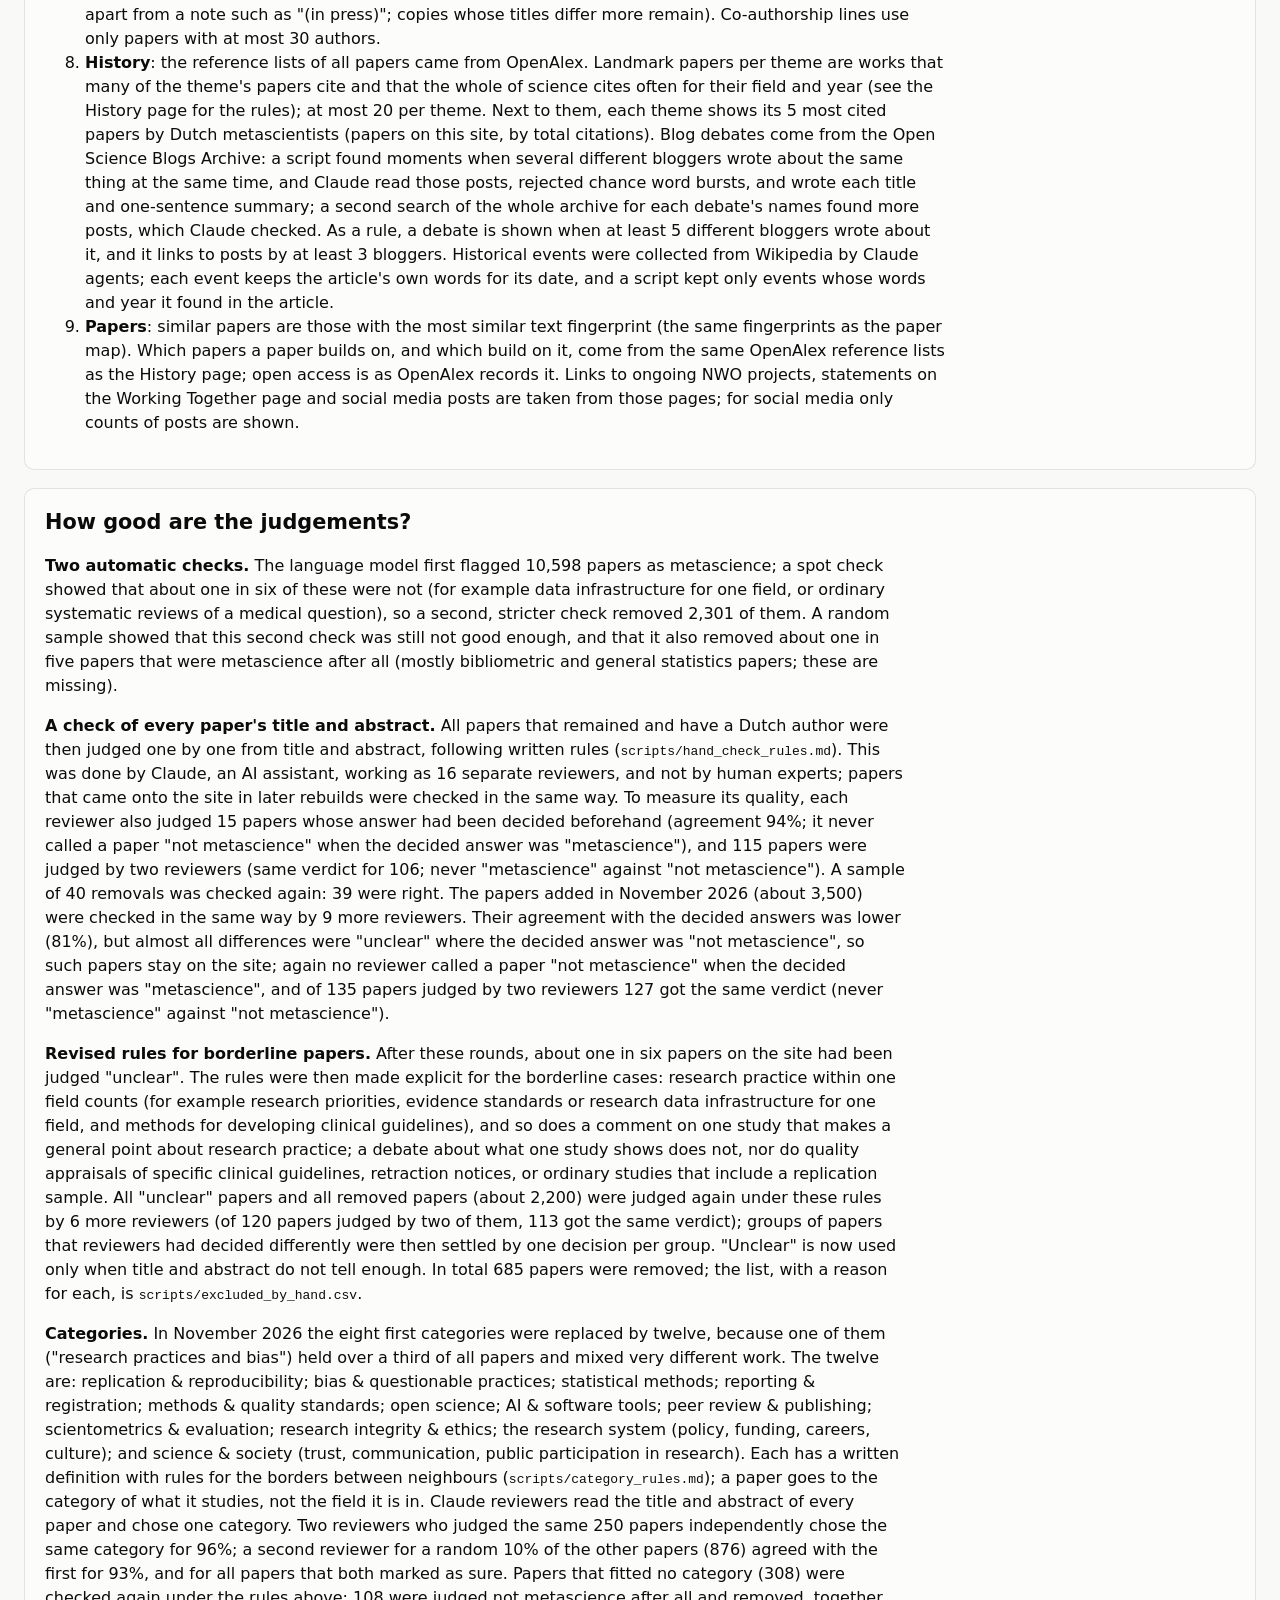
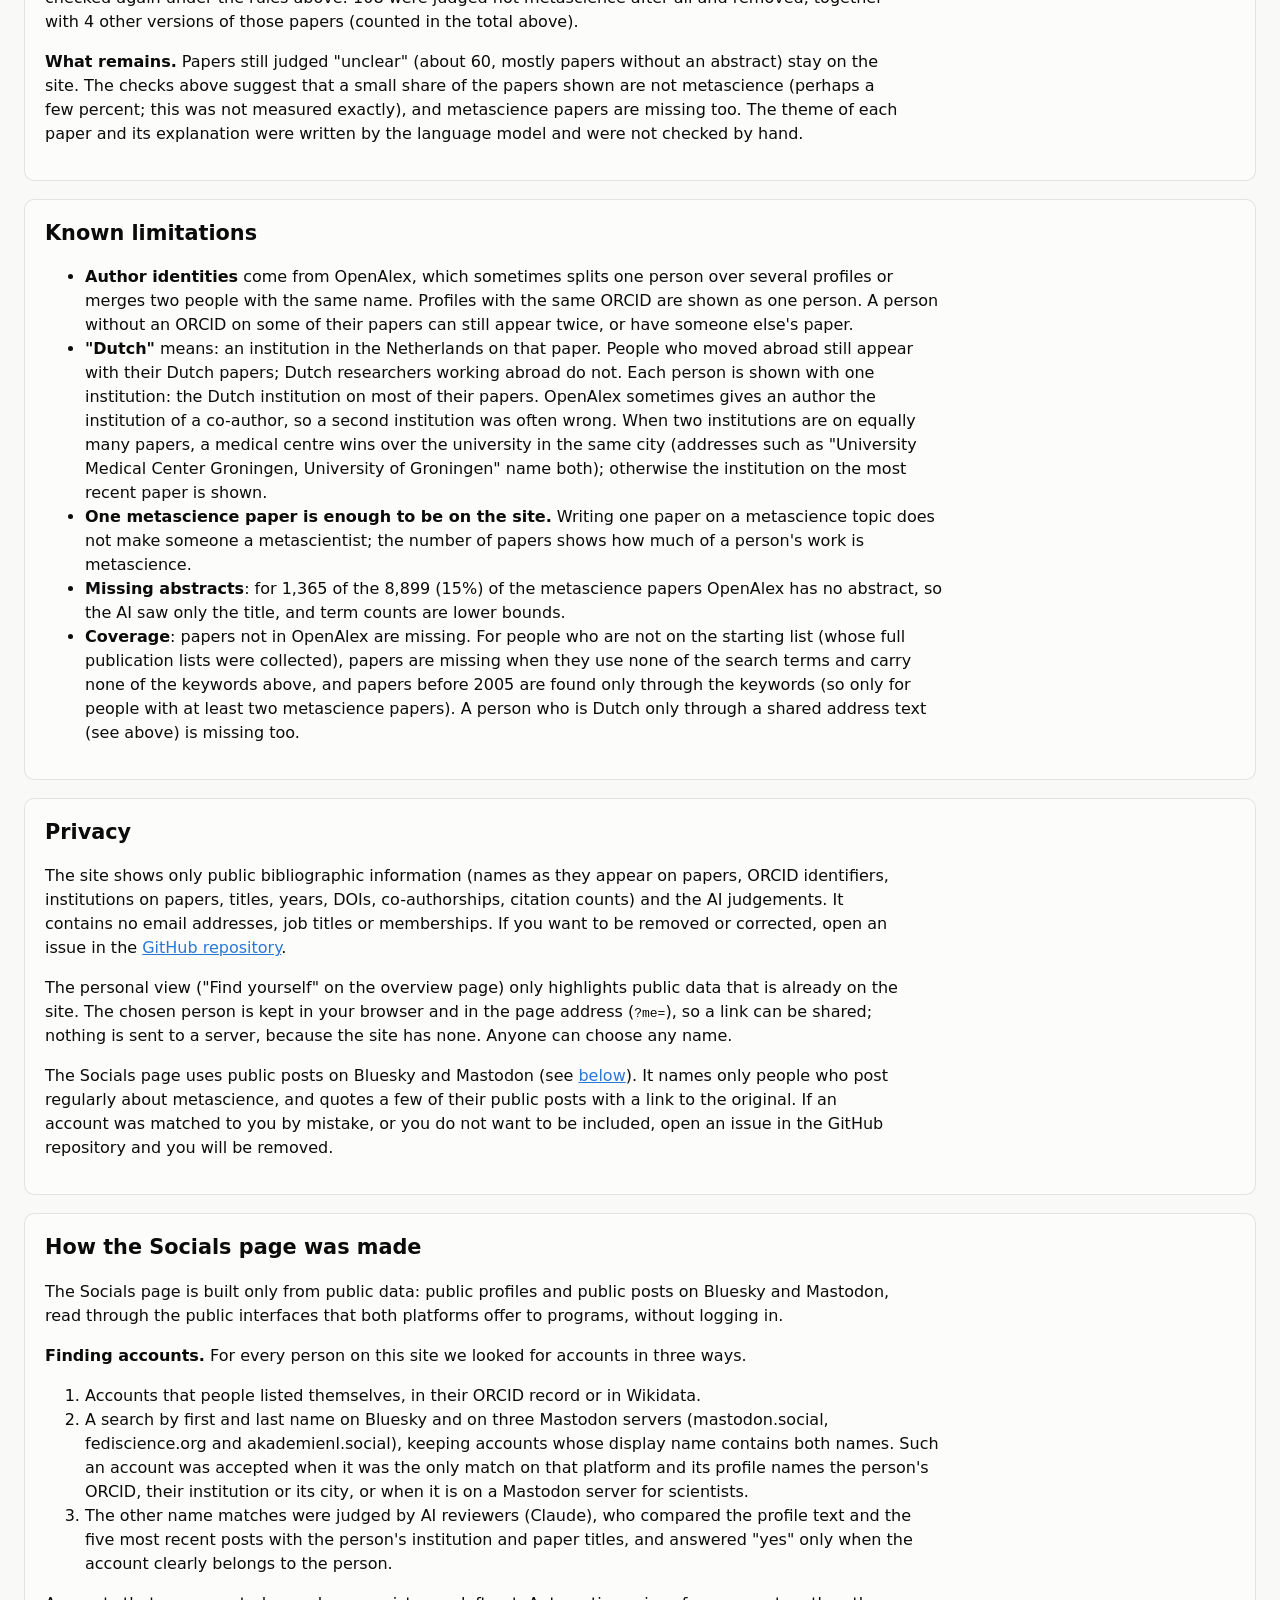
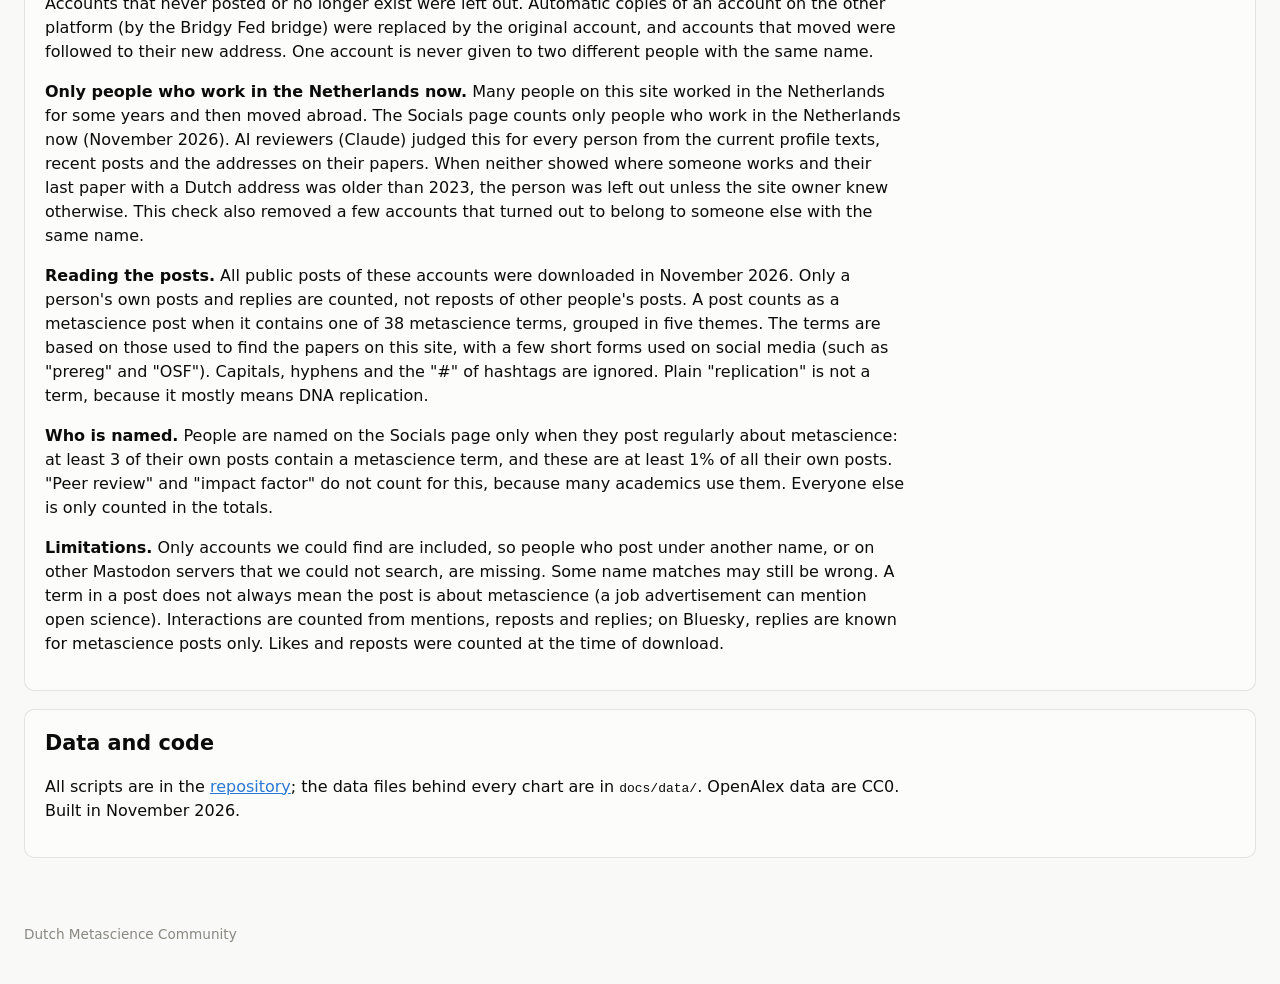
==== commit 8891a7ad: "Themes moved to Working Together; keyword ranks off the Overview - Inferences tab renamed Working To" ====
--- a/docs/about.html
+++ b/docs/about.html
@@ -17,10 +17,9 @@
     <a href="index.html">Overview</a>
     <a href="people.html">People</a>
     <a href="papers.html">Papers</a>
-    <a href="themes.html">Themes</a>
     <a href="history.html">History</a>
     <a href="funding.html">Funding</a>
-    <a href="inferences.html">Working More Together</a>
+    <a href="inferences.html">Working Together</a>
     <a href="socials.html">Socials</a>
     <a href="about.html" aria-current="page">About</a>
   </nav>
@@ -100,7 +99,7 @@
       article.</li>
       <li><b>Papers</b>: similar papers are those with the most similar text fingerprint (the same fingerprints as the
       paper map). Which papers a paper builds on, and which build on it, come from the same OpenAlex reference lists as
-      the History page; open access is as OpenAlex records it. Links to ongoing NWO projects, statements on the Working More Together page and
+      the History page; open access is as OpenAlex records it. Links to ongoing NWO projects, statements on the Working Together page and
       social media posts are taken from those pages; for social media only counts of posts are shown.</li>
     </ol>
   </section>
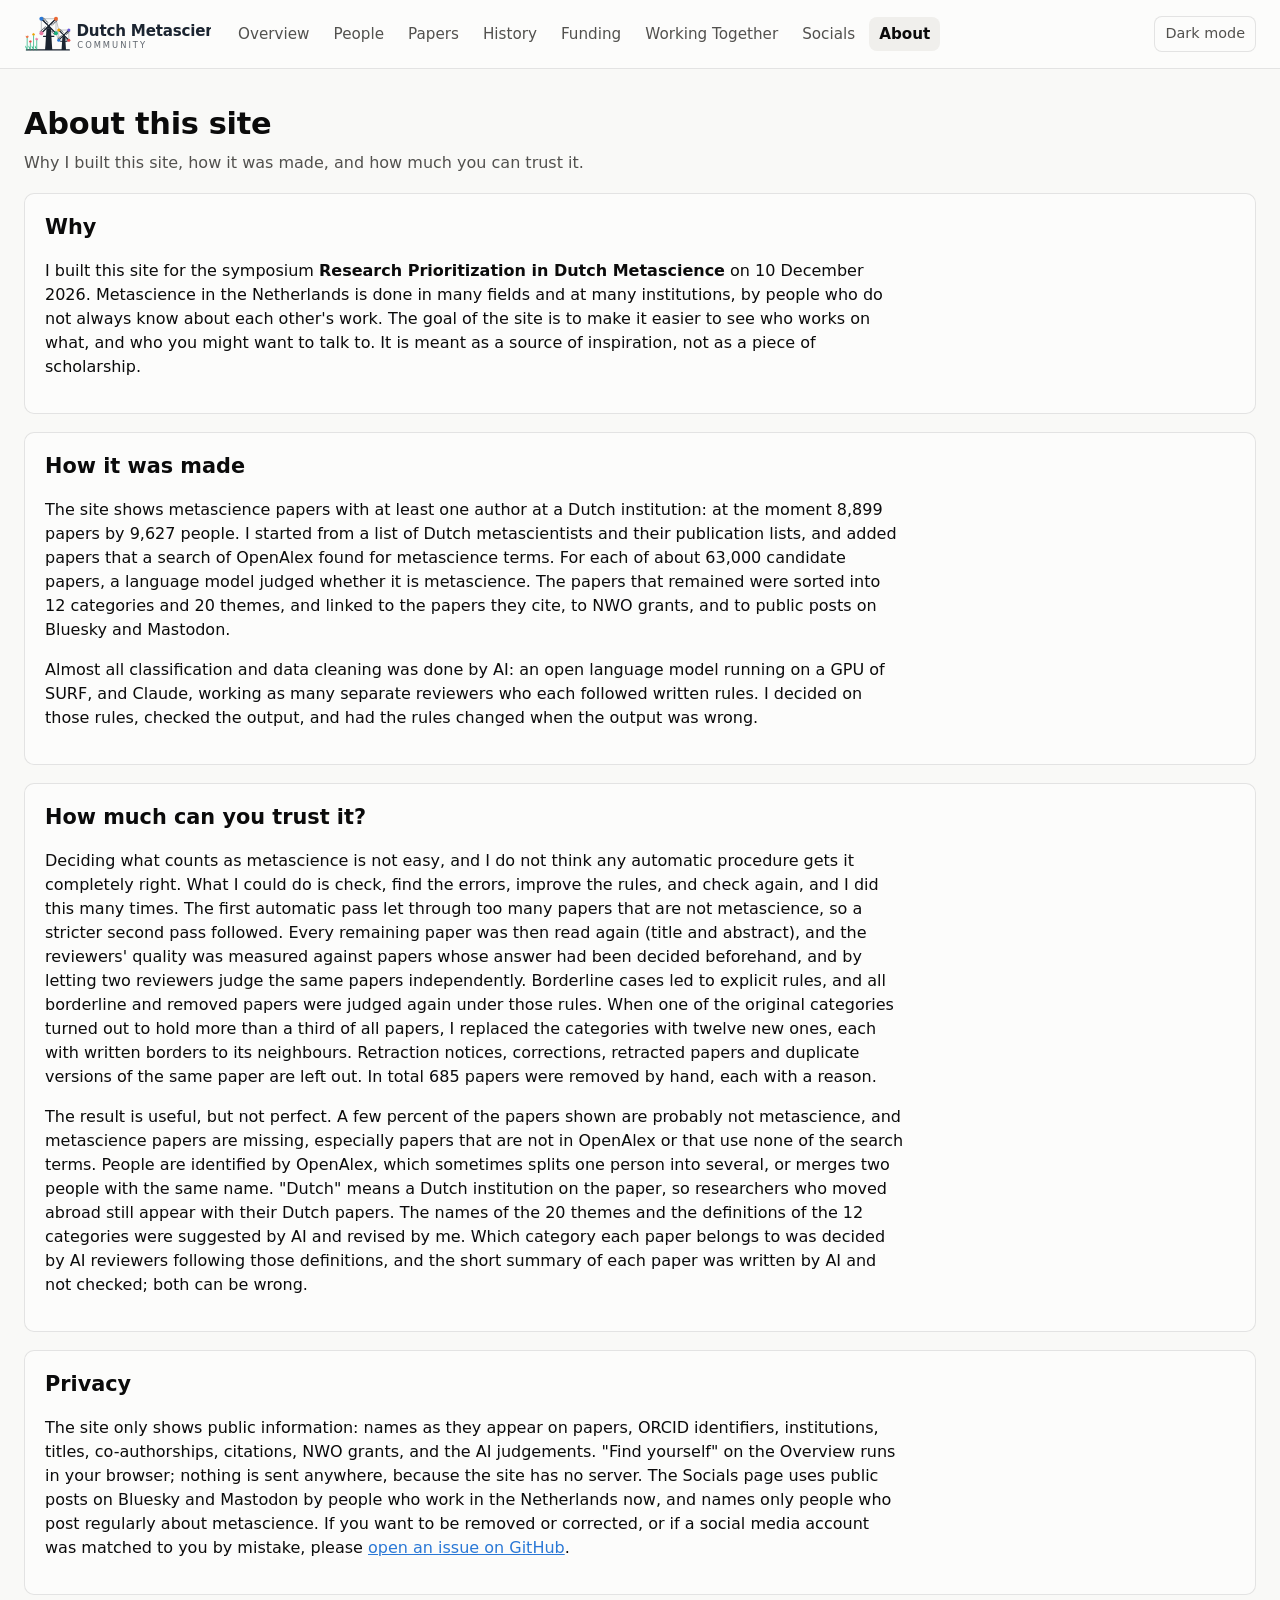
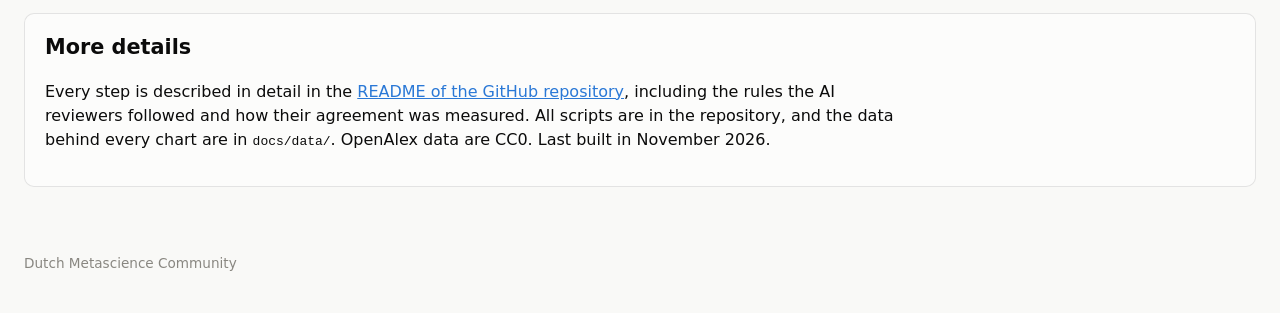
==== commit 6b6add77: "About this site rewritten; detailed README - About page: short, high-level account of why and how th" ====
--- a/docs/about.html
+++ b/docs/about.html
@@ -3,8 +3,8 @@
 <head>
 <meta charset="utf-8">
 <meta name="viewport" content="width=device-width, initial-scale=1">
-<title>About This Map</title>
-<meta name="description" content="How the Dutch Metascience Community was made, its limitations, and how to correct it.">
+<title>About This Site</title>
+<meta name="description" content="Why the Dutch Metascience Community site was built, how it was made, how far you can trust it, and how to correct it.">
 <link rel="stylesheet" href="assets/style.css">
 <link rel="icon" href="assets/logo-mark.svg" type="image/svg+xml">
 <script src="assets/common.js"></script>
@@ -26,227 +26,77 @@
   <button id="theme-toggle" type="button">Dark mode</button>
 </header>
 <main>
-  <h1>About this map</h1>
-  <p class="lede">How the data were collected, what the AI did, and what to keep in mind.</p>
+  <h1>About this site</h1>
+  <p class="lede">Why I built this site, how it was made, and how much you can trust it.</p>
+
+  <section class="card">
+    <h2>Why</h2>
+    <p>I built this site for the symposium <b>Research Prioritization in Dutch Metascience</b> on 10 December 2026.
+    Metascience in the Netherlands is done in many fields and at many institutions, by people who do not always know
+    about each other's work. The goal of the site is to make it easier to see who works on what, and who you might want
+    to talk to. It is meant as a source of inspiration, not as a piece of scholarship.</p>
+  </section>
 
   <section class="card">
     <h2>How it was made</h2>
-    <ol>
-      <li><b>A starting list of people.</b> We started from a hand-made list of Dutch metascientists and members of
-      Dutch open-science networks, kept the academics (PhD candidates, postdocs, researchers, professors), and found
-      their ORCID and OpenAlex records; when OpenAlex split one of them over several author profiles, the profiles were
-      merged. Most people on the site were found later, as authors of the metascience papers; the site no longer
-      distinguishes between the two.</li>
-      <li><b>Their papers</b> came from <a href="https://openalex.org">OpenAlex</a> (all papers on their author
-      profiles) and <a href="https://www.crossref.org">Crossref</a> (papers where the publisher recorded their ORCID).
-      Only scientific papers were kept: journal articles, reviews, preprints with a DOI, books, chapters, conference
-      papers, editorials and letters; not blog posts, OSF project pages, deposits on Zenodo or Figshare (such as
-      project deliverables and slides), datasets or peer reviews. The same rule applies to the papers found by the
-      search below (<span id="nnotpaper">some</span> items left out). Notices about specific papers (retractions,
-      corrections, errata) are left out too, found through Crossref, which links a notice to the paper it concerns,
-      and by a hand check of titles; so are papers that were themselves retracted, according to Crossref and OpenAlex
-      (which uses the Retraction Watch database). Crossref marked <span id="nnotices">some</span> notices among the
-      candidates (those found by title are counted among the papers removed by hand, below), and
-      <span id="nretracted">no</span> retracted papers were found among the candidates.</li>
-      <li><b>A search of OpenAlex</b> added the papers since 2005 with an author at a Dutch institution that OpenAlex
-      returned for metascience terms in the title or abstract (such as replicability, preregistration, publication bias, research integrity,
-      Bayes factor, scientometrics, research assessment). In November 2026 terms on research funding and grant review,
-      reporting standards, research data and software, preprints and scholarly publishing, research careers and
-      research evaluation were added (the full list is in <code>scripts/terms.py</code>).</li>
-      <li><b>More papers by frequent authors.</b> For people who are not on the starting list, the search finds only
-      papers that use one of its terms. For everyone not on the starting list with at least two metascience papers on
-      the site, their other papers with an author at a Dutch institution were added when OpenAlex gives them one of
-      238 keywords. The keywords were chosen from the data: each is on at least 10 papers on the site, and in the full
-      publication lists of the starting list at least 60% of the papers with that keyword were judged metascience (the
-      list is in <code>scripts/author_lists_input.json</code>). This was done once; people who reached two papers only
-      through these added papers were not looked up again.</li>
-      <li><b>An AI judged every paper</b> (about 63,000 titles and abstracts): is it metascience? (It also chose one of
-      eight first categories, since replaced; see "Categories" below.) Papers it called metascience were then checked a second time with stricter instructions, and
-      every remaining paper was then checked once more by reading its title and abstract (see below); <span id="npapers">about 6,300</span> remain. The model was gpt-oss:20b, run in Ollama on a GPU of SURF Research
-      Cloud, with written instructions that say what counts (for example: a replication of a published finding, a
-      study of peer review, a method for better statistical inference) and what does not (a study that merely shares its
-      data, a meta-analysis of a drug, the reproducibility of a lab measurement, DNA replication).</li>
-      <li><b>The map of themes</b>: each metascience paper's title and abstract were turned into a numeric fingerprint
-      with the bge-m3 model, placed on a 2-D map with UMAP, and grouped into 20 clusters (k-means); the AI named each
-      cluster from the 20 titles nearest its centre. Several of those names fitted those 20 titles but not the whole
-      cluster (for example, a cluster on hypothesis testing in general was called "Bayesian"), so all 20 names were
-      revised by Claude (Anthropic) after reading each cluster's most distinctive title words, its most common
-      keywords and topics, its most cited titles and a random sample of titles. One cluster has no single subject and
-      is called "Mixed metascience topics". The names and the reasons are in <code>scripts/cluster_names.json</code>.
-      Papers added later (November 2026) joined the cluster whose centre is nearest to their fingerprint, and the map
-      was computed again starting from the earlier positions, so the clusters and their names stayed the same.</li>
-      <li><b>Which papers and people are on the site</b>: metascience papers with an author at a Dutch institution,
-      and everyone at a Dutch institution on at least one of them. Papers by people on the starting list are shown
-      only when they have a Dutch institution, or when OpenAlex has no institution for that person on that paper
-      (mostly Dutch preprints and theses); <span id="nabroad">some</span> papers from before or after their time in
-      the Netherlands were left out. Some publishers give all authors one shared (or nearly the same) address text, such as "From
-      University of Oxford … and University Medical Center Utrecht", and OpenAlex then gives every author all those
-      institutions; such a paper alone does not make anyone Dutch. A paper that appears more than once (a preprint and
-      its journal version, or a statement published in several journals) is shown once: as the journal version, with
-      that version's year and citations (<span id="ncopies">some</span> copies left out; copies are recognised by the
-      same title and a shared author, or, for a preprint, a title that is at least 96% the same apart from a note such
-      as "(in press)"; copies whose titles differ more remain). Co-authorship lines use only
-      papers with at most 30 authors.</li>
-      <li><b>History</b>: the reference lists of all papers came from OpenAlex. Landmark papers per theme are works
-      that many of the theme's papers cite and that the whole of science cites often for their field and year (see the
-      History page for the rules); at most 20 per theme. Next to them, each theme shows its 5 most cited papers by
-      Dutch metascientists (papers on this site, by total citations). Blog debates come from the Open Science Blogs
-      Archive: a script found moments when several different bloggers wrote about the same thing at the same time, and
-      Claude read those posts, rejected chance word bursts, and wrote each title and one-sentence summary; a second
-      search of the whole archive for each debate's names found more posts, which Claude checked. As a rule, a debate is
-      shown when at least 5 different bloggers wrote about it, and it links to posts by at least 3 bloggers. Historical events were collected from Wikipedia by Claude agents; each event keeps
-      the article's own words for its date, and a script kept only events whose words and year it found in the
-      article.</li>
-      <li><b>Papers</b>: similar papers are those with the most similar text fingerprint (the same fingerprints as the
-      paper map). Which papers a paper builds on, and which build on it, come from the same OpenAlex reference lists as
-      the History page; open access is as OpenAlex records it. Links to ongoing NWO projects, statements on the Working Together page and
-      social media posts are taken from those pages; for social media only counts of posts are shown.</li>
-    </ol>
+    <p>The site shows metascience papers with at least one author at a Dutch institution: at the moment
+    <span id="npapers">about 8,900</span> papers by <span id="npeople">about 9,600</span> people. I started from a
+    list of Dutch metascientists and their publication lists, and added papers that a search of OpenAlex found for
+    metascience terms. For each of about 63,000 candidate papers, a language model judged whether it is metascience.
+    The papers that remained were sorted into 12 categories and 20 themes, and linked to the papers they cite, to NWO
+    grants, and to public posts on Bluesky and Mastodon.</p>
+    <p>Almost all classification and data cleaning was done by AI: an open language model running on a GPU of SURF,
+    and Claude, working as many separate reviewers who each followed written rules. I decided on those rules, checked
+    the output, and had the rules changed when the output was wrong.</p>
   </section>
 
   <section class="card">
-    <h2>How good are the judgements?</h2>
-    <p><b>Two automatic checks.</b> The language model first flagged 10,598 papers as metascience; a spot check
-    showed that about one in six of these were not (for example data infrastructure for one field, or ordinary
-    systematic reviews of a medical question), so a second, stricter check removed 2,301 of them. A random sample
-    showed that this second check was still not good enough, and that it also removed about one in five papers
-    that were metascience after all (mostly bibliometric and general statistics papers; these are missing).</p>
-    <p><b>A check of every paper's title and abstract.</b> All papers that remained and have a Dutch author were then judged
-    one by one from title and abstract, following written rules (<code>scripts/hand_check_rules.md</code>). This was
-    done by Claude, an AI assistant, working as 16 separate reviewers, and not by human experts; papers that came onto
-    the site in later rebuilds were checked in the same way. To measure its
-    quality, each reviewer also judged 15 papers whose answer had been decided beforehand (agreement 94%; it never
-    called a paper "not metascience" when the decided answer was "metascience"), and 115 papers were judged by two
-    reviewers (same verdict for 106; never "metascience" against "not metascience"). A sample of 40 removals was
-    checked again: 39 were right. The papers added in November 2026 (about 3,500) were checked in the same way by 9
-    more reviewers. Their agreement with the decided answers was lower (81%), but almost all differences were
-    "unclear" where the decided answer was "not metascience", so such papers stay on the site; again no reviewer
-    called a paper "not metascience" when the decided answer was "metascience", and of 135 papers judged by two
-    reviewers 127 got the same verdict (never "metascience" against "not metascience").</p>
-    <p><b>Revised rules for borderline papers.</b> After these rounds, about one in six papers on the site had been
-    judged "unclear". The rules were then made explicit for the borderline cases: research practice within one field
-    counts (for example research priorities, evidence standards or research data infrastructure for one field, and
-    methods for developing clinical guidelines), and so does a comment on one study that makes a general point about
-    research practice; a debate about what one study shows does not, nor do quality appraisals of specific clinical
-    guidelines, retraction notices, or ordinary studies that include a replication sample. All "unclear" papers and
-    all removed papers (about 2,200) were judged again under these rules by 6 more reviewers (of 120 papers judged
-    by two of them, 113 got the same verdict); groups of papers that reviewers had decided differently were then
-    settled by one decision per group. "Unclear" is now used only when title and abstract do not tell enough. In
-    total <span id="nexcl">571</span> papers were removed; the list, with a reason for each, is
-    <code>scripts/excluded_by_hand.csv</code>.</p>
-    <p><b>Categories.</b> In November 2026 the eight first categories were replaced by twelve, because one of them
-    ("research practices and bias") held over a third of all papers and mixed very different work. The twelve are:
-    replication &amp; reproducibility; bias &amp; questionable practices; statistical methods; reporting &amp;
-    registration; methods &amp; quality standards; open science; AI &amp; software tools; peer review &amp; publishing;
-    scientometrics &amp; evaluation; research integrity &amp; ethics; the research system (policy, funding, careers,
-    culture); and science &amp; society (trust, communication, public participation in research). Each has a written
-    definition with rules for the borders between neighbours (<code>scripts/category_rules.md</code>); a paper goes to
-    the category of what it studies, not the field it is in. Claude reviewers read the title and abstract of every
-    paper and chose one category. Two reviewers who judged the same 250 papers independently chose the same category
-    for 96%; a second reviewer for a random 10% of the other papers (876) agreed with the first for 93%, and for all
-    papers that both marked as sure. Papers that fitted no category (308) were checked again under the rules above:
-    108 were judged not metascience after all and removed, together with 4 other versions of those papers (counted in
-    the total above).</p>
-    <p><b>What remains.</b> Papers still judged "unclear" (about 60, mostly papers
-    without an abstract) stay on the site. The checks above suggest that a small share of the papers shown are not metascience (perhaps a few percent; this
-    was not measured exactly), and metascience papers are missing too. The theme of each paper and its explanation
-    were written by the language model and were not checked by hand.</p>
-  </section>
-
-  <section class="card">
-    <h2>Known limitations</h2>
-    <ul>
-      <li><b>Author identities</b> come from OpenAlex, which sometimes splits one person over several profiles or merges
-      two people with the same name. Profiles with the same ORCID are shown as one person. A person without an ORCID on
-      some of their papers can still appear twice, or have someone else's paper.</li>
-      <li><b>"Dutch"</b> means: an institution in the Netherlands on that paper. People who moved abroad still appear
-      with their Dutch papers; Dutch researchers working abroad do not. Each person is shown with one institution: the
-      Dutch institution on most of their papers. OpenAlex sometimes gives an author the institution of a co-author, so
-      a second institution was often wrong. When two institutions are on equally many papers, a medical centre wins
-      over the university in the same city (addresses such as "University Medical Center Groningen, University of
-      Groningen" name both); otherwise the institution on the most recent paper is shown.</li>
-      <li><b>One metascience paper is enough to be on the site.</b> Writing one paper on a metascience topic does not
-      make someone a metascientist; the number of papers shows how much of a person's work is metascience.</li>
-      <li><b>Missing abstracts</b>: for <span id="noabs">some</span> of the metascience papers OpenAlex has no abstract,
-      so the AI saw only the title, and term counts are lower bounds.</li>
-      <li><b>Coverage</b>: papers not in OpenAlex are missing. For people who are not on the starting list (whose full publication lists were collected), papers are missing when they use none of the search terms and carry none of the keywords above, and papers before 2005 are found only through the keywords (so only for people with at least two metascience papers). A person who is Dutch only through a shared address text (see above) is missing too.</li>
-    </ul>
+    <h2>How much can you trust it?</h2>
+    <p>Deciding what counts as metascience is not easy, and I do not think any automatic procedure gets it completely
+    right. What I could do is check, find the errors, improve the rules, and check again, and I did this many times.
+    The first automatic pass let through too many papers that are not metascience, so a stricter second pass followed.
+    Every remaining paper was then read again (title and abstract), and the reviewers' quality was measured against
+    papers whose answer had been decided beforehand, and by letting two reviewers judge the same papers
+    independently. Borderline cases led to explicit rules, and all borderline and removed papers were judged again
+    under those rules. When one of the original categories turned out to hold more than a third of all papers, I
+    replaced the categories with twelve new ones, each with written borders to its neighbours. Retraction notices,
+    corrections, retracted papers and duplicate versions of the same paper are left out. In total
+    <span id="nexcl">about 700</span> papers were removed by hand, each with a reason.</p>
+    <p>The result is useful, but not perfect. A few percent of the papers shown are probably not metascience, and
+    metascience papers are missing, especially papers that are not in OpenAlex or that use none of the search terms.
+    People are identified by OpenAlex, which sometimes splits one person into several, or merges two people with the
+    same name. "Dutch" means a Dutch institution on the paper, so researchers who moved abroad still appear with their
+    Dutch papers. The names of the 20 themes and the definitions of the 12 categories were suggested by AI and revised
+    by me. Which category each paper belongs to was decided by AI reviewers following those definitions, and the short
+    summary of each paper was written by AI and not checked; both can be wrong.</p>
   </section>
 
   <section class="card">
     <h2>Privacy</h2>
-    <p>The site shows only public bibliographic information (names as they appear on papers, ORCID identifiers,
-    institutions on papers, titles, years, DOIs, co-authorships, citation counts) and the AI judgements. It contains no
-    email addresses, job titles or memberships. If you want to be removed or corrected, open an issue in the
-    <a href="https://github.com/Lakens/dutch-metascience-community/issues">GitHub repository</a>.</p>
-    <p>The personal view ("Find yourself" on the overview page) only highlights public data that is already on the
-    site. The chosen person is kept in your browser and in the page address (<code>?me=</code>), so a link can be
-    shared; nothing is sent to a server, because the site has none. Anyone can choose any name.</p>
-    <p>The Socials page uses public posts on Bluesky and Mastodon (see <a href="#socials">below</a>). It names only
-    people who post regularly about metascience, and quotes a few of their public posts with a link to the original. If
-    an account was matched to you by mistake, or you do not want to be included, open an issue in the GitHub repository
-    and you will be removed.</p>
-  </section>
-
-  <section class="card" id="socials">
-    <h2>How the Socials page was made</h2>
-    <p>The Socials page is built only from public data: public profiles and public posts on Bluesky and Mastodon,
-    read through the public interfaces that both platforms offer to programs, without logging in.</p>
-    <p><b>Finding accounts.</b> For every person on this site we looked for accounts in three ways.</p>
-    <ol>
-      <li>Accounts that people listed themselves, in their ORCID record or in Wikidata.</li>
-      <li>A search by first and last name on Bluesky and on three Mastodon servers (mastodon.social, fediscience.org and
-      akademienl.social), keeping accounts whose display name contains both names. Such an account was accepted when it
-      was the only match on that platform and its profile names the person's ORCID, their institution or its city, or
-      when it is on a Mastodon server for scientists.</li>
-      <li>The other name matches were judged by AI reviewers (Claude), who compared the profile text and the five most
-      recent posts with the person's institution and paper titles, and answered "yes" only when the account clearly
-      belongs to the person.</li>
-    </ol>
-    <p>Accounts that never posted or no longer exist were left out. Automatic copies of an account on the other
-    platform (by the Bridgy Fed bridge) were replaced by the original account, and accounts that moved were followed to
-    their new address. One account is never given to two different people with the same name.</p>
-    <p><b>Only people who work in the Netherlands now.</b> Many people on this site worked in the Netherlands for some
-    years and then moved abroad. The Socials page counts only people who work in the Netherlands now (November 2026).
-    AI reviewers (Claude) judged this for every person from the current profile texts, recent posts and the addresses on
-    their papers. When neither showed where someone works and their last paper with a Dutch address was older than
-    2023, the person was left out unless the site owner knew otherwise. This check also removed a few accounts that
-    turned out to belong to someone else with the same name.</p>
-    <p><b>Reading the posts.</b> All public posts of these accounts were downloaded in November 2026. Only a person's
-    own posts and replies are counted, not reposts of other people's posts. A post counts as a metascience post when it
-    contains one of 38 metascience terms, grouped in five themes. The terms are based on those used to find the
-    papers on this site, with a few short forms used on social media (such as "prereg" and "OSF"). Capitals, hyphens and
-    the "#" of hashtags are ignored. Plain "replication" is not a term, because it mostly means DNA replication.</p>
-    <p><b>Who is named.</b> People are named on the Socials page only when they post regularly about metascience: at
-    least 3 of their own posts contain a metascience term, and these are at least 1% of all their own posts. "Peer
-    review" and "impact factor" do not count for this, because many academics use them. Everyone else is only
-    counted in the totals.</p>
-    <p><b>Limitations.</b> Only accounts we could find are included, so people who post under another name, or on
-    other Mastodon servers that we could not search, are missing. Some name matches may still be wrong. A term in a post
-    does not always mean the post is about metascience (a job advertisement can mention open science). Interactions are
-    counted from mentions, reposts and replies; on Bluesky, replies are known for metascience posts only. Likes and
-    reposts were counted at the time of download.</p>
+    <p>The site only shows public information: names as they appear on papers, ORCID identifiers, institutions,
+    titles, co-authorships, citations, NWO grants, and the AI judgements. "Find yourself" on the Overview runs in your
+    browser; nothing is sent anywhere, because the site has no server. The Socials page uses public posts on Bluesky and
+    Mastodon by people who work in the Netherlands now, and names only people who post regularly about metascience. If
+    you want to be removed or corrected, or if a social media account was matched to you by mistake, please
+    <a href="https://github.com/Lakens/dutch-metascience-community/issues">open an issue on GitHub</a>.</p>
   </section>
 
   <section class="card">
-    <h2>Data and code</h2>
-    <p>All scripts are in the <a href="https://github.com/Lakens/dutch-metascience-community">repository</a>; the
-    data files behind every chart are in <code>docs/data/</code>. OpenAlex data are CC0. Built in <span id="built"></span>.</p>
+    <h2>More details</h2>
+    <p>Every step is described in detail in the
+    <a href="https://github.com/Lakens/dutch-metascience-community#readme">README of the GitHub repository</a>,
+    including the rules the AI reviewers followed and how their agreement was measured. All scripts are in the
+    repository, and the data behind every chart are in <code>docs/data/</code>. OpenAlex data are CC0. Last built in
+    <span id="built">November 2026</span>.</p>
   </section>
 </main>
 <footer>Dutch Metascience Community</footer>
 <script>
 load("meta").then((m) => {
-  document.getElementById("built").textContent = m.built || "November 2026";
+  if (m.built) document.getElementById("built").textContent = m.built;
   if (m.n_papers) document.getElementById("npapers").textContent = fmt(m.n_papers);
+  if (m.n_people) document.getElementById("npeople").textContent = fmt(m.n_people);
   if (m.n_excluded_by_hand != null) document.getElementById("nexcl").textContent = fmt(m.n_excluded_by_hand);
-  if (m.n_abroad != null) document.getElementById("nabroad").textContent = fmt(m.n_abroad);
-  if (m.n_not_paper != null) document.getElementById("nnotpaper").textContent = fmt(m.n_not_paper);
-  if (m.n_notices != null) document.getElementById("nnotices").textContent = fmt(m.n_notices);
-  if (m.n_retracted != null) document.getElementById("nretracted").textContent = m.n_retracted ? fmt(m.n_retracted) : "no";
-  if (m.n_copies != null) document.getElementById("ncopies").textContent = fmt(m.n_copies);
-  if (m.n_no_abstract != null) document.getElementById("noabs").textContent =
-    `${fmt(m.n_no_abstract)} of the ${fmt(m.n_papers)} (${Math.round(100 * m.n_no_abstract / m.n_papers)}%)`;
 }).catch(() => {});
 </script>
 </body>
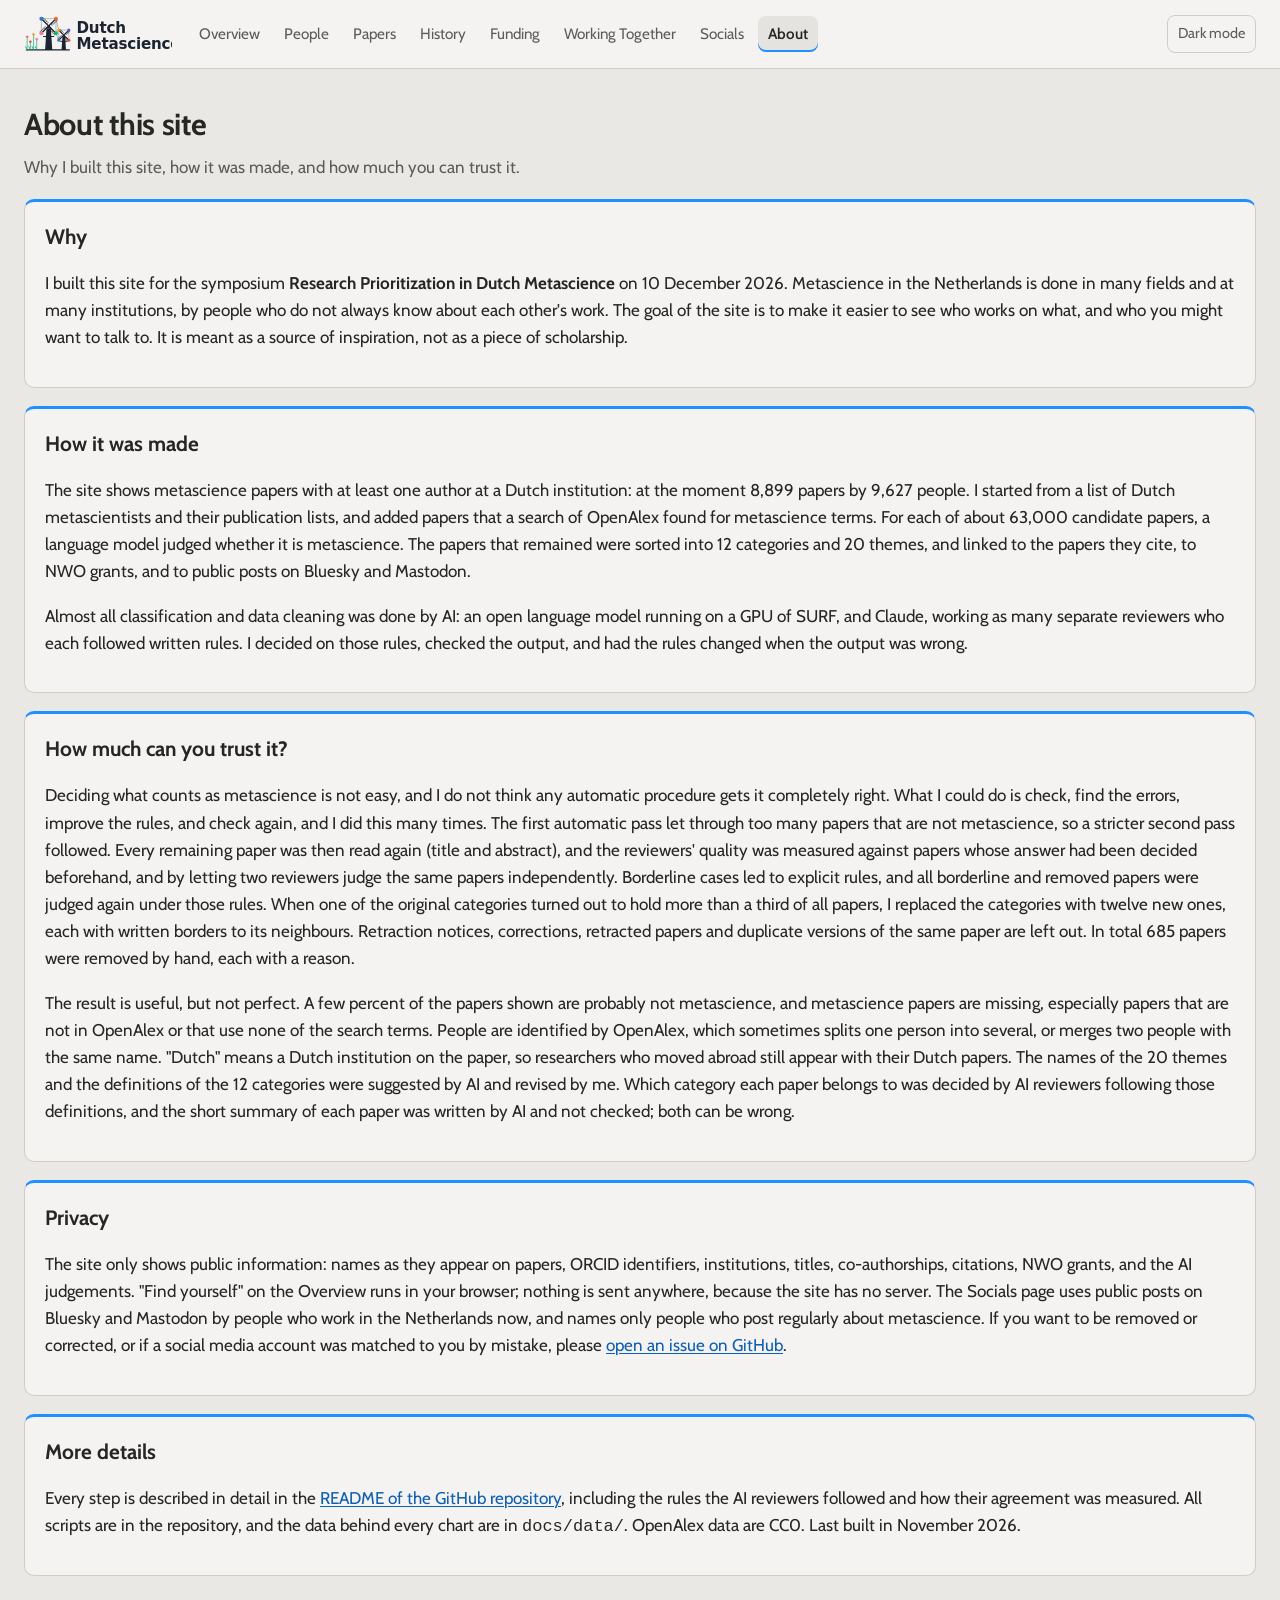
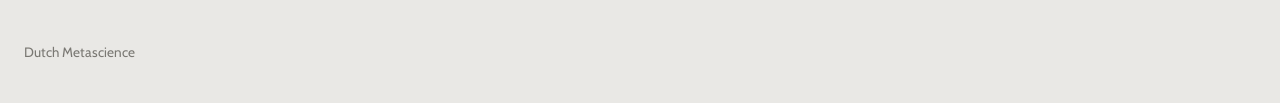
==== commit 1ace406a: "Name and address: Dutch Metascience - Logo: 'Dutch' above 'Metascience', without 'Community' - Site " ====
--- a/docs/about.html
+++ b/docs/about.html
@@ -4,15 +4,14 @@
 <meta charset="utf-8">
 <meta name="viewport" content="width=device-width, initial-scale=1">
 <title>About This Site</title>
-<meta name="description" content="Why the Dutch Metascience Community site was built, how it was made, how far you can trust it, and how to correct it.">
+<meta name="description" content="Why the Dutch Metascience site was built, how it was made, how far you can trust it, and how to correct it.">
 <link rel="stylesheet" href="assets/style.css">
 <link rel="icon" href="assets/logo-mark.svg" type="image/svg+xml">
 <script src="assets/common.js"></script>
-<style> main section.card p, main section.card li { max-width: 860px; } </style>
 </head>
 <body>
 <header class="site">
-  <a class="brand" href="index.html" aria-label="Dutch Metascience Community, overview"><img class="logo-l" src="assets/logo-light.svg" alt="Dutch Metascience Community" width="157" height="40"><img class="logo-d" src="assets/logo-dark.svg" alt="" width="157" height="40"></a>
+  <a class="brand" href="index.html" aria-label="Dutch Metascience, overview"><img class="logo-l" src="assets/logo-light.svg" alt="Dutch Metascience" width="124" height="40"><img class="logo-d" src="assets/logo-dark.svg" alt="" width="124" height="40"></a>
   <nav>
     <a href="index.html">Overview</a>
     <a href="people.html">People</a>
@@ -78,19 +77,19 @@
     browser; nothing is sent anywhere, because the site has no server. The Socials page uses public posts on Bluesky and
     Mastodon by people who work in the Netherlands now, and names only people who post regularly about metascience. If
     you want to be removed or corrected, or if a social media account was matched to you by mistake, please
-    <a href="https://github.com/Lakens/dutch-metascience-community/issues">open an issue on GitHub</a>.</p>
+    <a href="https://github.com/Lakens/dutch-metascience/issues">open an issue on GitHub</a>.</p>
   </section>
 
   <section class="card">
     <h2>More details</h2>
     <p>Every step is described in detail in the
-    <a href="https://github.com/Lakens/dutch-metascience-community#readme">README of the GitHub repository</a>,
+    <a href="https://github.com/Lakens/dutch-metascience#readme">README of the GitHub repository</a>,
     including the rules the AI reviewers followed and how their agreement was measured. All scripts are in the
     repository, and the data behind every chart are in <code>docs/data/</code>. OpenAlex data are CC0. Last built in
     <span id="built">November 2026</span>.</p>
   </section>
 </main>
-<footer>Dutch Metascience Community</footer>
+<footer>Dutch Metascience</footer>
 <script>
 load("meta").then((m) => {
   if (m.built) document.getElementById("built").textContent = m.built;
--- a/docs/assets/style.css
+++ b/docs/assets/style.css
@@ -1,15 +1,28 @@
+/* Look taken from the metacheck website (lakens.github.io/psyarxiv_metacheck), 26 Nov 2026: the font Cabin, a
+   humanist sans serif (SIL Open Font License, fonts/OFL-Cabin.txt), served from this site so that visitors' browsers
+   contact no other site; a warm light grey page with lighter cards; blue instead of metacheck's green: DodgerBlue for
+   lines and in dark mode, a darker blue for link text and pressed buttons on the light page (DodgerBlue text would be
+   too light to read there: contrast 2.6 against the page, 5.2 for the darker blue). */
+@font-face {
+  font-family: "Cabin"; src: url("fonts/Cabin.ttf") format("truetype");
+  font-weight: 400 700; font-stretch: 75% 100%; font-style: normal; font-display: swap;
+}
+@font-face {
+  font-family: "Cabin"; src: url("fonts/Cabin-Italic.ttf") format("truetype");
+  font-weight: 400 700; font-stretch: 75% 100%; font-style: italic; font-display: swap;
+}
 :root {
   color-scheme: light;
-  --page: #f9f9f7;
-  --surface-1: #fcfcfb;
-  --surface-2: #f0efec;
-  --text-primary: #0b0b0b;
-  --text-secondary: #52514e;
-  --text-muted: #898781;
+  --page: #e9e8e5;
+  --surface-1: #f4f3f1;
+  --surface-2: #e4e3df;
+  --text-primary: #262624;
+  --text-secondary: #5e5c58;
+  --text-muted: #7a7873;
   --grid: #e1e0d9;
   --axis: #c3c2b7;
-  --border: rgba(11, 11, 11, 0.10);
-  --accent: #2a78d6;
+  --border: #cfcdc8;
+  --accent: #0e5fb0; --accent-line: #1e90ff; --on-accent: #ffffff;
   --series-1: #2a78d6; --series-2: #eb6834; --series-3: #1baf7a; --series-4: #eda100;
   --series-5: #e87ba4; --series-6: #008300; --series-7: #6250d6; --series-8: #e34948;
   --other: #b9b8b0;
@@ -20,14 +33,14 @@
   --cat-7: #0f8787; --cat-8: #f09600; --cat-9: #b4785a; --cat-10: #964b5a; --cat-11: #872d87; --cat-12: #ff78b4;
   --seq-0: #f0efec; --seq-1: #cde2fb; --seq-2: #86b6ef; --seq-3: #3987e5; --seq-4: #1c5cab; --seq-5: #0d366b;
   --radius: 10px;
-  font-family: system-ui, -apple-system, "Segoe UI", sans-serif;
+  font-family: "Cabin", "Gill Sans", "Gill Sans MT", "Segoe UI", sans-serif;
 }
 @media (prefers-color-scheme: dark) {
   :root:where(:not([data-theme="light"])) {
     color-scheme: dark;
     --page: #0d0d0d; --surface-1: #1a1a19; --surface-2: #232321;
     --text-primary: #f0efec; --text-secondary: #c3c2b7; --text-muted: #898781;
-    --grid: #2c2c2a; --axis: #383835; --border: rgba(255, 255, 255, 0.10); --accent: #3987e5;
+    --grid: #2c2c2a; --axis: #383835; --border: rgba(255, 255, 255, 0.10); --accent: #1e90ff; --accent-line: #1e90ff; --on-accent: #0b0b0b;
     --series-1: #3987e5; --series-2: #d95926; --series-3: #199e70; --series-4: #c98500;
     --series-5: #d55181; --series-6: #0ca30c; --series-7: #9085e9; --series-8: #e66767;
     --other: #4a4a46;
@@ -40,7 +53,7 @@
   color-scheme: dark;
   --page: #0d0d0d; --surface-1: #1a1a19; --surface-2: #232321;
   --text-primary: #f0efec; --text-secondary: #c3c2b7; --text-muted: #898781;
-  --grid: #2c2c2a; --axis: #383835; --border: rgba(255, 255, 255, 0.10); --accent: #3987e5;
+  --grid: #2c2c2a; --axis: #383835; --border: rgba(255, 255, 255, 0.10); --accent: #1e90ff; --accent-line: #1e90ff; --on-accent: #0b0b0b;
   --series-1: #3987e5; --series-2: #d95926; --series-3: #199e70; --series-4: #c98500;
   --series-5: #d55181; --series-6: #0ca30c; --series-7: #9085e9; --series-8: #e66767;
   --other: #4a4a46;
@@ -51,8 +64,9 @@
 
 * { box-sizing: border-box; }
 html, body { margin: 0; }
-body { background: var(--page); color: var(--text-primary); line-height: 1.5; overflow-x: hidden; }
-a { color: var(--accent); }
+body { background: var(--page); color: var(--text-primary); line-height: 1.6; overflow-x: hidden; font-size: 17px;
+  font-kerning: normal; -webkit-font-smoothing: antialiased; }
+a { color: var(--accent); text-decoration-thickness: 1px; text-underline-offset: 2px; }
 header.site {
   position: sticky; top: 0; z-index: 20; background: var(--surface-1); border-bottom: 1px solid var(--border);
   display: flex; align-items: center; gap: 16px; padding: 10px 24px; flex-wrap: wrap;
@@ -74,7 +88,8 @@
   color: var(--text-secondary); text-decoration: none; padding: 6px 10px; border-radius: 8px; font-size: 0.95rem;
 }
 header.site nav a:hover { background: var(--surface-2); color: var(--text-primary); }
-header.site nav a[aria-current="page"] { background: var(--surface-2); color: var(--text-primary); font-weight: 600; }
+header.site nav a[aria-current="page"] { background: var(--surface-2); color: var(--text-primary); font-weight: 600;
+  box-shadow: inset 0 -2px var(--accent-line); }
 #theme-toggle {
   border: 1px solid var(--border); background: var(--surface-1); color: var(--text-secondary);
   border-radius: 8px; padding: 6px 10px; cursor: pointer; font: inherit; font-size: 0.9rem;
@@ -83,14 +98,16 @@
 h1 { font-size: 1.9rem; margin: 8px 0 4px; letter-spacing: -0.01em; }
 h2 { font-size: 1.3rem; margin: 0 0 4px; }
 h3 { font-size: 1.05rem; margin: 0 0 6px; }
-p.lede { color: var(--text-secondary); max-width: 820px; margin-top: 4px; }
+p.lede { color: var(--text-secondary); margin-top: 4px; }
 .muted { color: var(--text-muted); }
 .small { font-size: 0.875rem; }
 .card {
   background: var(--surface-1); border: 1px solid var(--border); border-radius: var(--radius);
-  padding: 18px 20px; margin: 18px 0;
-}
-.card .sub { color: var(--text-secondary); margin: 0 0 12px; font-size: 0.95rem; max-width: 900px; }
+  padding: 18px 20px; margin: 18px 0; border-top: 3px solid var(--accent-line);
+}
+/* a card inside a card (the frame around the map and network) gets no accent line */
+.card .card { border-top: 1px solid var(--border); }
+.card .sub { color: var(--text-secondary); margin: 0 0 12px; font-size: 0.95rem; }
 .grid { display: grid; gap: 18px; }
 .grid.two { grid-template-columns: repeat(auto-fit, minmax(420px, 1fr)); }
 .grid.tiles { grid-template-columns: repeat(auto-fit, minmax(150px, 1fr)); gap: 12px; margin: 18px 0; }
@@ -109,7 +126,7 @@
   font: inherit; font-size: 0.88rem; border: 0; background: var(--surface-1); color: var(--text-secondary);
   padding: 6px 12px; cursor: pointer;
 }
-.seg button[aria-pressed="true"] { background: var(--surface-2); color: var(--text-primary); font-weight: 600; }
+.seg button[aria-pressed="true"] { background: var(--accent); color: var(--on-accent); font-weight: 600; }
 .chart { width: 100%; min-height: 380px; }
 .chart.tall { min-height: 620px; }
 .legend { display: flex; flex-wrap: wrap; gap: 6px 14px; font-size: 0.85rem; color: var(--text-secondary); margin: 8px 0; }
